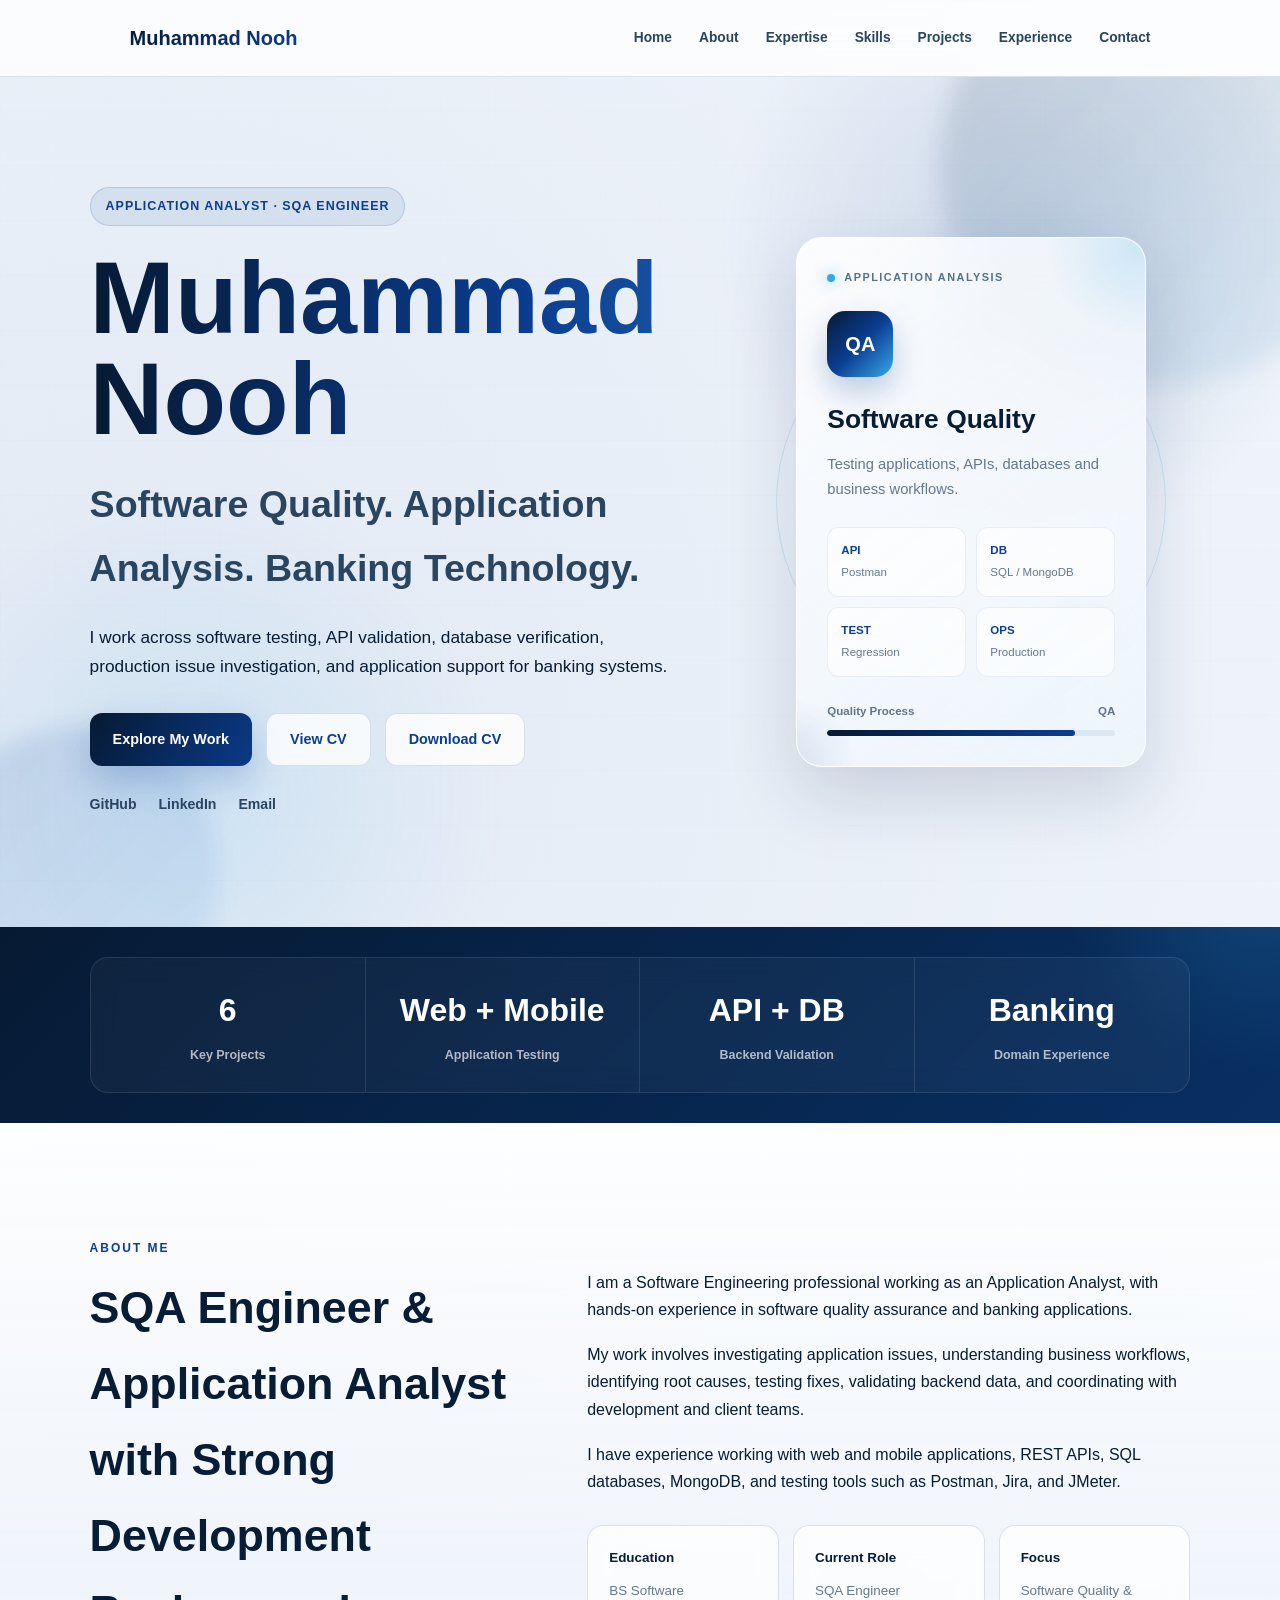
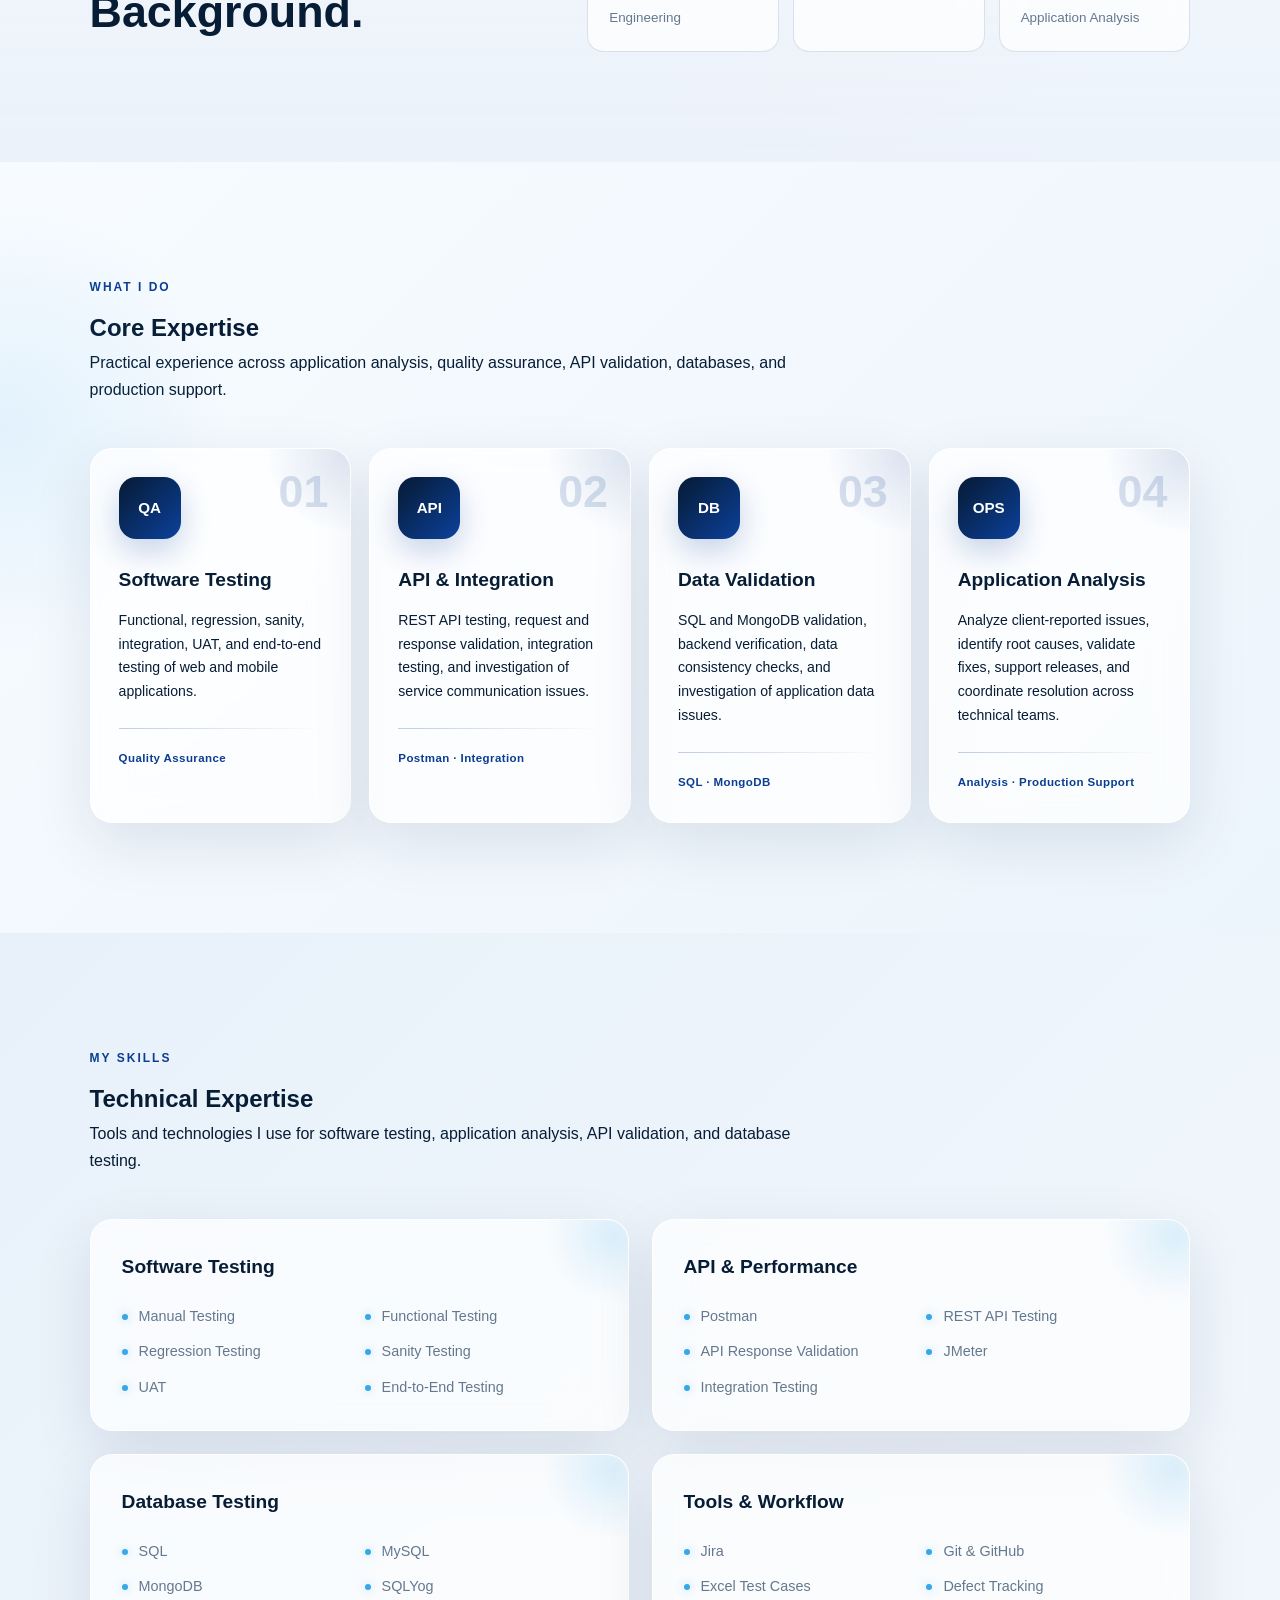
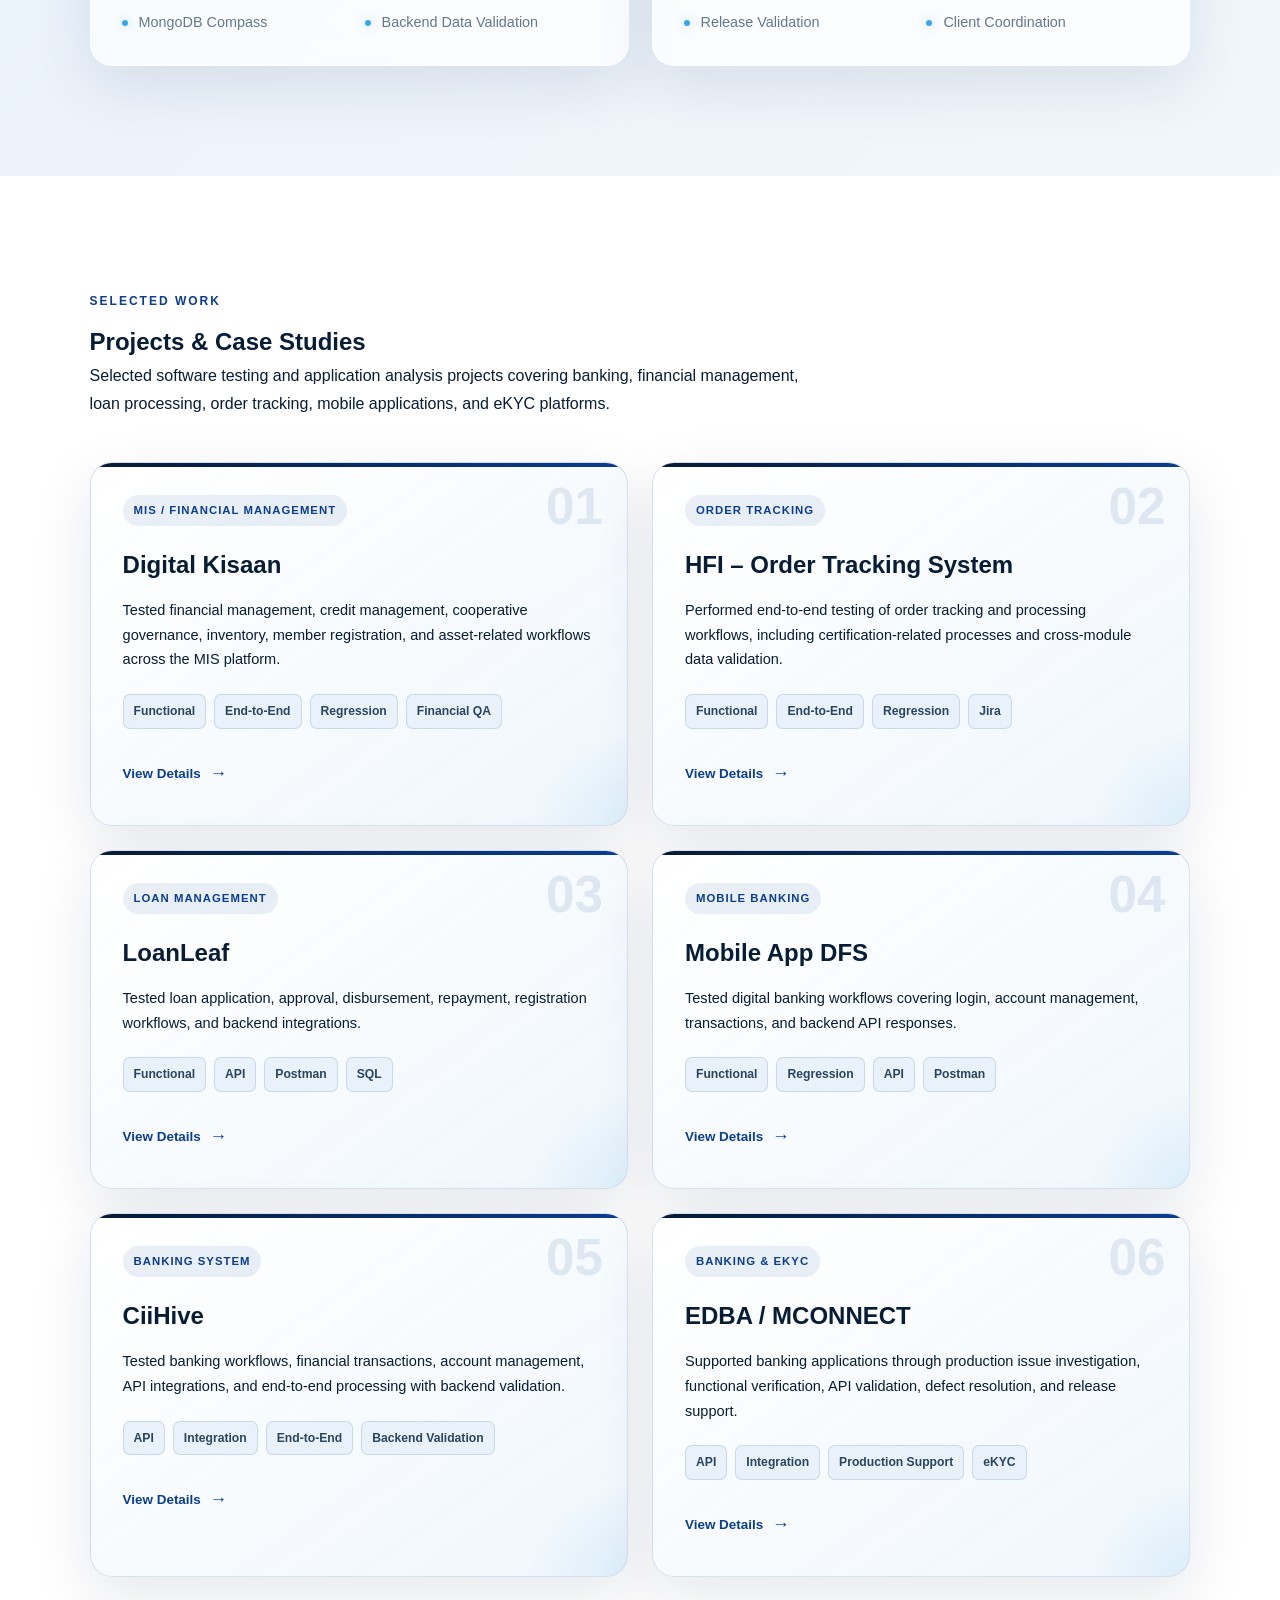
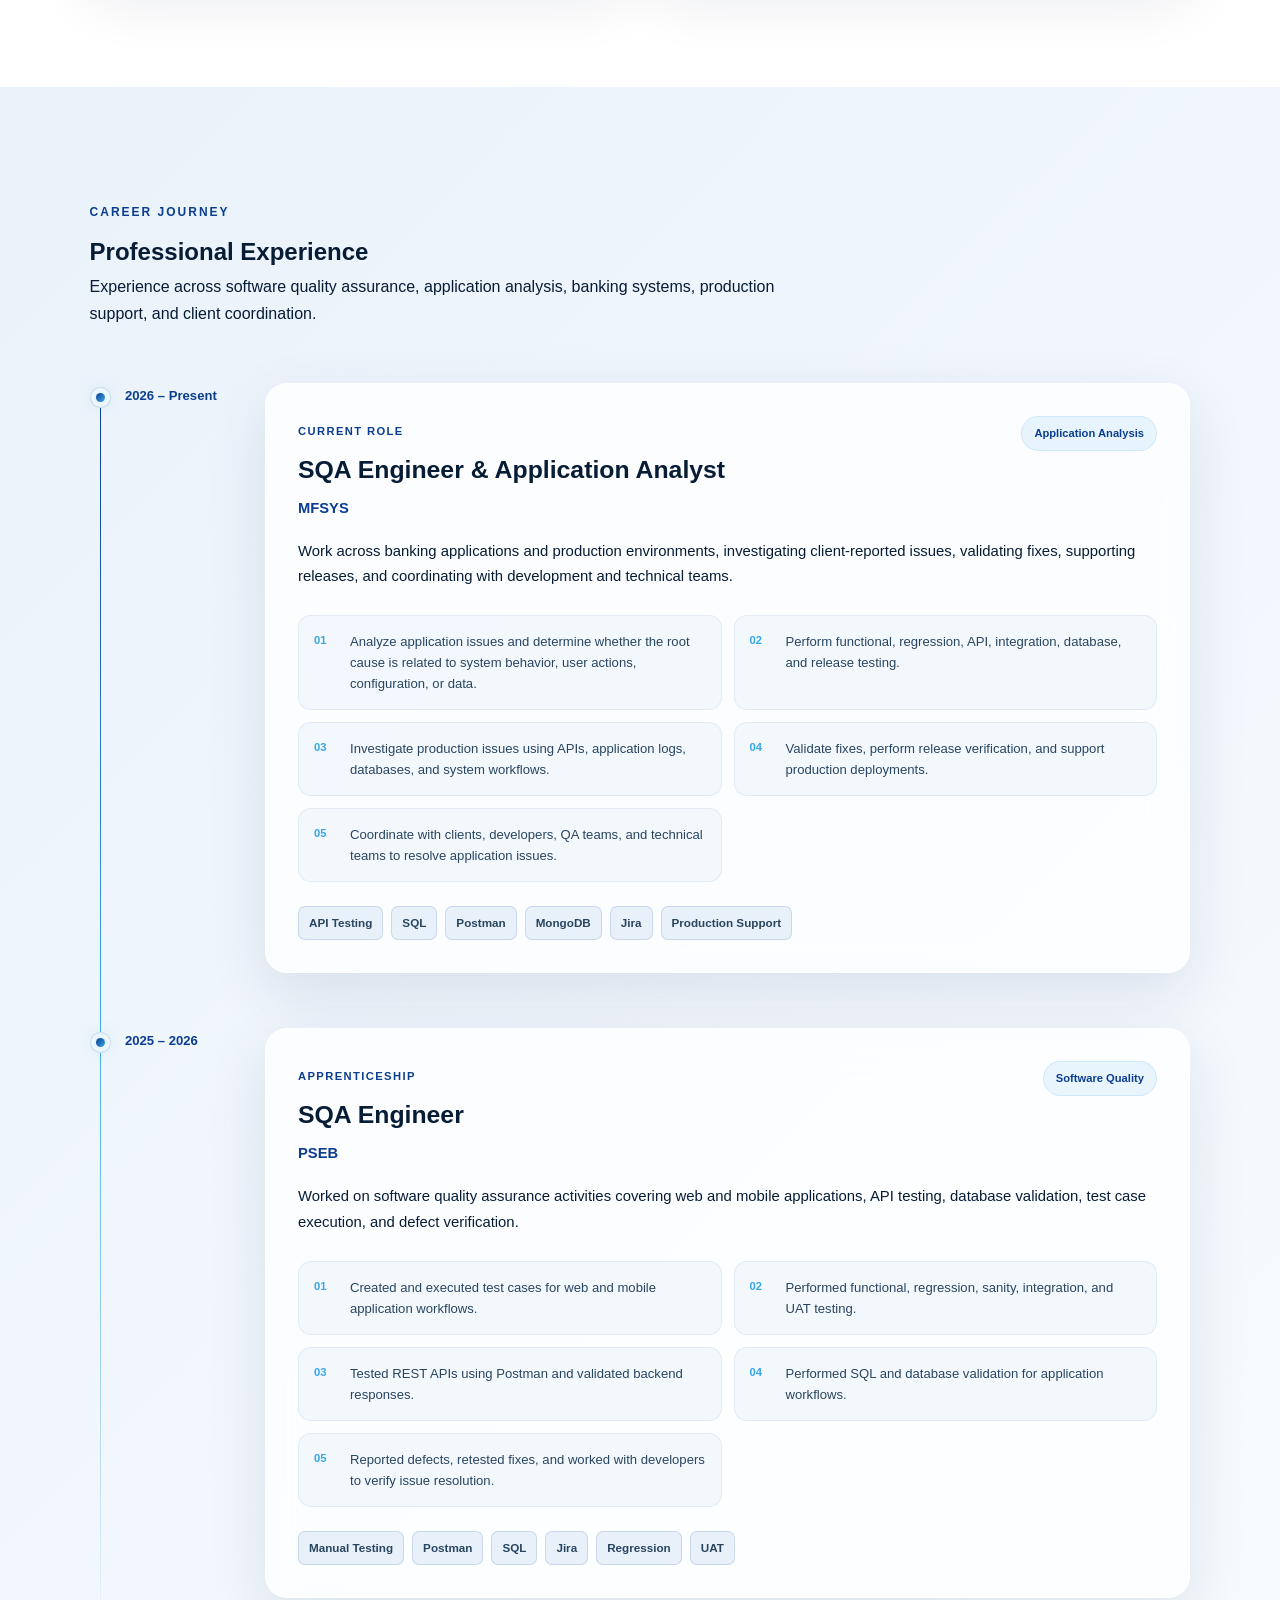
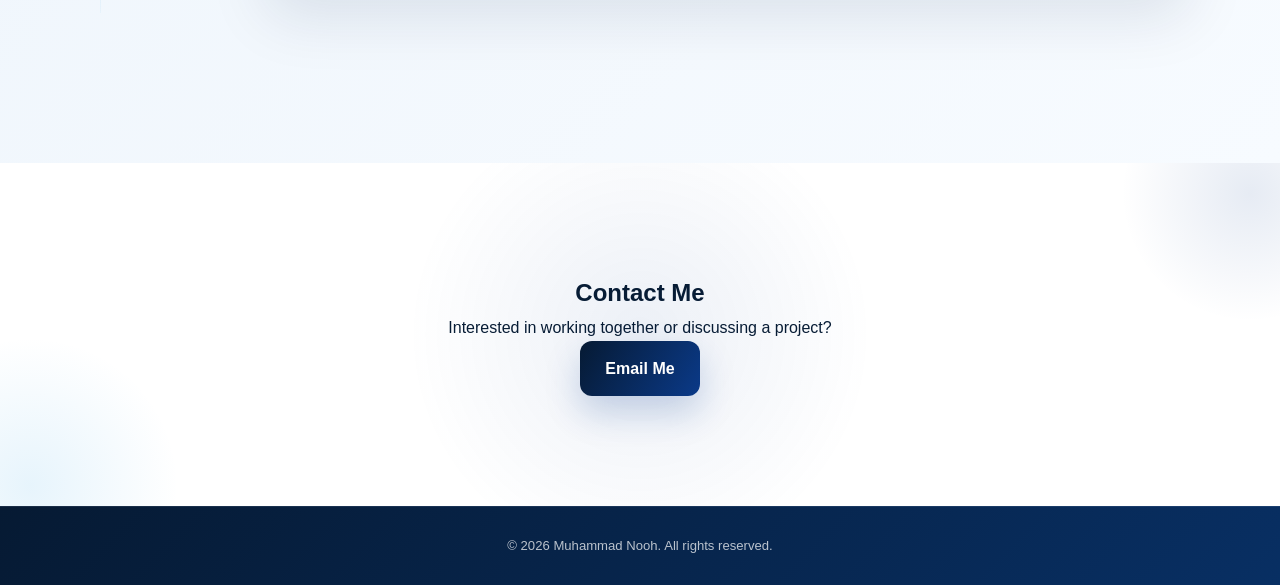
==== index.html @ 26b446c5 "portfolio-version-1.4" ====
<!DOCTYPE html>
<html lang="en">
<head>
    <meta charset="UTF-8">
    <meta name="viewport" content="width=device-width, initial-scale=1.0">

    <title>Muhammad Nooh | Application Analyst & SQA Engineer</title>

    <link rel="stylesheet" href="css/style.css">
</head>

<body>
<!-- Navigation -->
<header class="site-header">

    <nav class="nav-container">

        <a href="#home" class="logo">
            Muhammad Nooh
        </a>

        <button
            class="menu-toggle"
            id="menuToggle"
            aria-label="Open navigation menu"
            aria-expanded="false"
        >
            <span></span>
            <span></span>
            <span></span>
        </button>

        <ul class="nav-menu" id="navMenu">

            <li>
                <a href="#home">Home</a>
            </li>

            <li>
                <a href="#about">About</a>
            </li>

            <li>
                <a href="#expertise">Expertise</a>
            </li>

            <li>
                <a href="#skills">Skills</a>
            </li>

            <li>
                <a href="#projects">Projects</a>
            </li>

            <li>
                <a href="#experience">Experience</a>
            </li>

            <li>
                <a href="#contact">Contact</a>
            </li>

        </ul>

    </nav>

</header>


    <main>

     <!-- Hero Section -->
<section id="home">

   <div class="hero-container">

    <div class="hero-layout">

        <!-- Left Side -->
        <div class="hero-content">

            <p class="hero-role">
                APPLICATION ANALYST · SQA ENGINEER
            </p>

            <h1>
                Muhammad Nooh
            </h1>

            <h2>
                Software Quality.
                Application Analysis.
                Banking Technology.
            </h2>

            <p class="hero-description">
                I work across software testing, API validation,
                database verification, production issue investigation,
                and application support for banking systems.
            </p>

            <div class="hero-buttons">

                <a
                    href="#projects"
                    class="btn primary-btn"
                >
                    Explore My Work
                </a>

                <a
                    href="assets/documents/muhammad-nooh-cv.pdf"
                    class="btn secondary-btn"
                    target="_blank"
                >
                    View CV
                </a>

                <a
                    href="assets/documents/muhammad-nooh-cv.pdf"
                    class="btn secondary-btn"
                    download="Muhammad-Nooh-CV.pdf"
                >
                    Download CV
                </a>

            </div>

            <div class="social-links">

                <a
                    href="https://github.com/Muhammad-Nooh"
                    target="_blank"
                    rel="noopener noreferrer"
                >
                    GitHub
                </a>

                <a
                    href="https://www.linkedin.com/in/muhammad-nooh-1a570b387"
                    target="_blank"
                    rel="noopener noreferrer"
                >
                    LinkedIn
                </a>

                <a href="mailto:sydmuhammadnooh@gmail.com">
                    Email
                </a>

            </div>

        </div>

        <!-- Right Side -->
        <div class="hero-visual">

            <div class="orbit orbit-one"></div>

            <div class="orbit orbit-two"></div>

            <div class="hero-card">

                <div class="card-top">

                    <span class="status-dot"></span>

                    <span>
                        APPLICATION ANALYSIS
                    </span>

                </div>

                <div class="card-icon">
                    QA
                </div>

                <h3>
                    Software Quality
                </h3>

                <p>
                    Testing applications, APIs,
                    databases and business workflows.
                </p>

                <div class="tech-grid">

                    <div>
                        <strong>API</strong>
                        <span>Postman</span>
                    </div>

                    <div>
                        <strong>DB</strong>
                        <span>SQL / MongoDB</span>
                    </div>

                    <div>
                        <strong>TEST</strong>
                        <span>Regression</span>
                    </div>

                    <div>
                        <strong>OPS</strong>
                        <span>Production</span>
                    </div>

                </div>

                <div class="card-progress">

                    <div class="progress-label">
                        <span>Quality Process</span>
                        <span>QA</span>
                    </div>

                    <div class="progress-bar">
                        <span></span>
                    </div>

                </div>

            </div>

        </div>

    </div>

</div>

</section>

<!-- Professional Metrics -->
<section class="metrics">

    <div class="metrics-container">

        <div class="metric">
            <strong>6</strong>
            <span>Key Projects</span>
        </div>

        <div class="metric">
            <strong>Web + Mobile</strong>
            <span>Application Testing</span>
        </div>

        <div class="metric">
            <strong>API + DB</strong>
            <span>Backend Validation</span>
        </div>

        <div class="metric">
            <strong>Banking</strong>
            <span>Domain Experience</span>
        </div>

    </div>

</section>

        <!-- About Section -->
<section id="about">

    <div class="section-container">

        <p class="section-label">ABOUT ME</p>

        <div class="about-grid">

            <div class="about-heading">

                <h2>
                    SQA Engineer & Application Analyst with Strong Development Background.
                </h2>

            </div>


            <div class="about-content">

                <p>
                    I am a Software Engineering professional working as an
                    Application Analyst, with hands-on experience in software
                    quality assurance and banking applications.
                </p>

                <p>
                    My work involves investigating application issues,
                    understanding business workflows, identifying root
                    causes, testing fixes, validating backend data, and
                    coordinating with development and client teams.
                </p>

                <p>
                    I have experience working with web and mobile applications,
                    REST APIs, SQL databases, MongoDB, and testing tools such
                    as Postman, Jira, and JMeter.
                </p>

                <div class="about-details">

                    <div>
                        <strong>Education</strong>
                        <span>BS Software Engineering</span>
                    </div>

                    <div>
                        <strong>Current Role</strong>
                        <span>SQA Engineer</span>
                    </div>

                    <div>
                        <strong>Focus</strong>
                        <span>Software Quality & Application Analysis</span>
                    </div>

                </div>

            </div>

        </div>

    </div>

</section>
<!-- Core Expertise -->
<section id="expertise">

    <div class="section-container">

        <p class="section-label">WHAT I DO</p>

        <h2>Core Expertise</h2>

        <p class="section-description">
            Practical experience across application analysis, quality
            assurance, API validation, databases, and production support.
        </p>


        <div class="expertise-grid">

            <div class="expertise-card">

                <div class="expertise-number">
                    01
                </div>

                <div class="expertise-icon">
                    QA
                </div>

                <h3>Software Testing</h3>

                <p>
                    Functional, regression, sanity, integration,
                    UAT, and end-to-end testing of web and mobile
                    applications.
                </p>

                <div class="expertise-line"></div>

                <span>
                    Quality Assurance
                </span>

            </div>


            <div class="expertise-card">

                <div class="expertise-number">
                    02
                </div>

                <div class="expertise-icon">
                    API
                </div>

                <h3>API & Integration</h3>

                <p>
                    REST API testing, request and response validation,
                    integration testing, and investigation of service
                    communication issues.
                </p>

                <div class="expertise-line"></div>

                <span>
                    Postman · Integration
                </span>

            </div>


            <div class="expertise-card">

                <div class="expertise-number">
                    03
                </div>

                <div class="expertise-icon">
                    DB
                </div>

                <h3>Data Validation</h3>

                <p>
                    SQL and MongoDB validation, backend verification,
                    data consistency checks, and investigation of
                    application data issues.
                </p>

                <div class="expertise-line"></div>

                <span>
                    SQL · MongoDB
                </span>

            </div>


            <div class="expertise-card">

                <div class="expertise-number">
                    04
                </div>

                <div class="expertise-icon">
                    OPS
                </div>

                <h3>Application Analysis</h3>

                <p>
                    Analyze client-reported issues, identify root causes,
                    validate fixes, support releases, and coordinate
                    resolution across technical teams.
                </p>

                <div class="expertise-line"></div>

                <span>
                    Analysis · Production Support
                </span>

            </div>

        </div>

    </div>

</section>

        <!-- Skills Section -->
<section id="skills">

    <div class="section-container">

        <p class="section-label">MY SKILLS</p>

        <h2>Technical Expertise</h2>

        <p class="section-description">
            Tools and technologies I use for software testing,
            application analysis, API validation, and database testing.
        </p>

        <div class="skills-grid">

            <div class="skill-card">
                <h3>Software Testing</h3>

                <ul>
                    <li>Manual Testing</li>
                    <li>Functional Testing</li>
                    <li>Regression Testing</li>
                    <li>Sanity Testing</li>
                    <li>UAT</li>
                    <li>End-to-End Testing</li>
                </ul>
            </div>


            <div class="skill-card">
                <h3>API & Performance</h3>

                <ul>
                    <li>Postman</li>
                    <li>REST API Testing</li>
                    <li>API Response Validation</li>
                    <li>JMeter</li>
                    <li>Integration Testing</li>
                </ul>
            </div>


            <div class="skill-card">
                <h3>Database Testing</h3>

                <ul>
                    <li>SQL</li>
                    <li>MySQL</li>
                    <li>MongoDB</li>
                    <li>SQLYog</li>
                    <li>MongoDB Compass</li>
                    <li>Backend Data Validation</li>
                </ul>
            </div>


            <div class="skill-card">
                <h3>Tools & Workflow</h3>

                <ul>
                    <li>Jira</li>
                    <li>Git & GitHub</li>
                    <li>Excel Test Cases</li>
                    <li>Defect Tracking</li>
                    <li>Release Validation</li>
                    <li>Client Coordination</li>
                </ul>
            </div>

        </div>

    </div>

</section>


<!-- Projects Section -->
<section id="projects">

    <div class="section-container">

        <p class="section-label">SELECTED WORK</p>

        <h2>Projects & Case Studies</h2>

        <p class="section-description">
            Selected software testing and application analysis projects
            covering banking, financial management, loan processing,
            order tracking, mobile applications, and eKYC platforms.
        </p>

        <div class="projects-grid">


            <!-- Digital Kisaan -->
            <article class="project-card">

                <div class="project-number">01</div>

                <div class="project-header">
                    <span class="project-type">
                        MIS / Financial Management
                    </span>
                </div>

                <h3>Digital Kisaan</h3>

                <p>
                    Tested financial management, credit management,
                    cooperative governance, inventory, member registration,
                    and asset-related workflows across the MIS platform.
                </p>

                <div class="project-skills">
                    <span>Functional</span>
                    <span>End-to-End</span>
                    <span>Regression</span>
                    <span>Financial QA</span>
                </div>

                <button
                    class="project-details-btn"
                    data-project="digital-kisaan"
                >
                    View Details
                    <span>→</span>
                </button>

            </article>


            <!-- HFI -->
            <article class="project-card">

                <div class="project-number">02</div>

                <div class="project-header">
                    <span class="project-type">
                        Order Tracking
                    </span>
                </div>

                <h3>HFI – Order Tracking System</h3>

                <p>
                    Performed end-to-end testing of order tracking and
                    processing workflows, including certification-related
                    processes and cross-module data validation.
                </p>

                <div class="project-skills">
                    <span>Functional</span>
                    <span>End-to-End</span>
                    <span>Regression</span>
                    <span>Jira</span>
                </div>

                <button
                    class="project-details-btn"
                    data-project="hfi"
                >
                    View Details
                    <span>→</span>
                </button>

            </article>


            <!-- LoanLeaf -->
            <article class="project-card">

                <div class="project-number">03</div>

                <div class="project-header">
                    <span class="project-type">
                        Loan Management
                    </span>
                </div>

                <h3>LoanLeaf</h3>

                <p>
                    Tested loan application, approval, disbursement,
                    repayment, registration workflows, and backend
                    integrations.
                </p>

                <div class="project-skills">
                    <span>Functional</span>
                    <span>API</span>
                    <span>Postman</span>
                    <span>SQL</span>
                </div>

                <button
                    class="project-details-btn"
                    data-project="loanleaf"
                >
                    View Details
                    <span>→</span>
                </button>

            </article>


            <!-- DFS -->
            <article class="project-card">

                <div class="project-number">04</div>

                <div class="project-header">
                    <span class="project-type">
                        Mobile Banking
                    </span>
                </div>

                <h3>Mobile App DFS</h3>

                <p>
                    Tested digital banking workflows covering login,
                    account management, transactions, and backend API
                    responses.
                </p>

                <div class="project-skills">
                    <span>Functional</span>
                    <span>Regression</span>
                    <span>API</span>
                    <span>Postman</span>
                </div>

                <button
                    class="project-details-btn"
                    data-project="dfs"
                >
                    View Details
                    <span>→</span>
                </button>

            </article>


            <!-- CiiHive -->
            <article class="project-card">

                <div class="project-number">05</div>

                <div class="project-header">
                    <span class="project-type">
                        Banking System
                    </span>
                </div>

                <h3>CiiHive</h3>

                <p>
                    Tested banking workflows, financial transactions,
                    account management, API integrations, and end-to-end
                    processing with backend validation.
                </p>

                <div class="project-skills">
                    <span>API</span>
                    <span>Integration</span>
                    <span>End-to-End</span>
                    <span>Backend Validation</span>
                </div>

                <button
                    class="project-details-btn"
                    data-project="ciihive"
                >
                    View Details
                    <span>→</span>
                </button>

            </article>


            <!-- EDBA / MCONNECT -->
            <article class="project-card">

                <div class="project-number">06</div>

                <div class="project-header">
                    <span class="project-type">
                        Banking & eKYC
                    </span>
                </div>

                <h3>EDBA / MCONNECT</h3>

                <p>
                    Supported banking applications through production
                    issue investigation, functional verification, API
                    validation, defect resolution, and release support.
                </p>

                <div class="project-skills">
                    <span>API</span>
                    <span>Integration</span>
                    <span>Production Support</span>
                    <span>eKYC</span>
                </div>

                <button
                    class="project-details-btn"
                    data-project="ebda"
                >
                    View Details
                    <span>→</span>
                </button>

            </article>

        </div>

    </div>

</section>


<!-- Project Details Modal -->
<div class="project-modal" id="projectModal">

    <div class="project-modal-overlay"></div>

    <div class="project-modal-content">

        <button
            class="project-modal-close"
            id="projectModalClose"
            aria-label="Close project details"
        >
            ×
        </button>

        <span
            class="modal-project-type"
            id="modalProjectType"
        ></span>

        <h3 id="modalProjectTitle"></h3>

        <p id="modalProjectDescription"></p>

        <div class="modal-details-grid">

            <div>
                <strong>Focus</strong>
                <span id="modalProjectFocus"></span>
            </div>

            <div>
                <strong>Testing</strong>
                <span id="modalProjectTesting"></span>
            </div>

            <div>
                <strong>Tools</strong>
                <span id="modalProjectTools"></span>
            </div>

            <div>
                <strong>Contribution</strong>
                <span id="modalProjectContribution"></span>
            </div>

        </div>

    </div>

</div>
      <!-- Experience Section -->
<section id="experience">

    <div class="section-container">

        <p class="section-label">CAREER JOURNEY</p>

        <h2>Professional Experience</h2>

        <p class="section-description">
            Experience across software quality assurance, application
            analysis, banking systems, production support, and client
            coordination.
        </p>


        <div class="experience-timeline">


            <!-- MFSYS -->
            <article class="timeline-item">

                <div class="timeline-marker">

                    <span></span>

                </div>


                <div class="timeline-date">
                    2026 – Present
                </div>


                <div class="timeline-card">

                    <div class="timeline-header">

                        <div>

                            <span class="timeline-type">
                                CURRENT ROLE
                            </span>

                            <h3>
                                SQA Engineer & Application Analyst
                            </h3>

                            <p class="company-name">
                                MFSYS
                            </p>

                        </div>

                        <span class="timeline-badge">
                            Application Analysis
                        </span>

                    </div>


                    <p class="timeline-summary">
                        Work across banking applications and production
                        environments, investigating client-reported issues,
                        validating fixes, supporting releases, and coordinating
                        with development and technical teams.
                    </p>


                    <div class="timeline-responsibilities">

                        <div>
                            <span>01</span>

                            <p>
                                Analyze application issues and determine
                                whether the root cause is related to system
                                behavior, user actions, configuration, or data.
                            </p>
                        </div>


                        <div>
                            <span>02</span>

                            <p>
                                Perform functional, regression, API,
                                integration, database, and release testing.
                            </p>
                        </div>


                        <div>
                            <span>03</span>

                            <p>
                                Investigate production issues using APIs,
                                application logs, databases, and system
                                workflows.
                            </p>
                        </div>


                        <div>
                            <span>04</span>

                            <p>
                                Validate fixes, perform release verification,
                                and support production deployments.
                            </p>
                        </div>


                        <div>
                            <span>05</span>

                            <p>
                                Coordinate with clients, developers,
                                QA teams, and technical teams to resolve
                                application issues.
                            </p>
                        </div>

                    </div>


                    <div class="timeline-tools">

                        <span>API Testing</span>
                        <span>SQL</span>
                        <span>Postman</span>
                        <span>MongoDB</span>
                        <span>Jira</span>
                        <span>Production Support</span>

                    </div>

                </div>

            </article>


            <!-- PSEB -->
            <article class="timeline-item">

                <div class="timeline-marker">

                    <span></span>

                </div>


                <div class="timeline-date">
                    2025 – 2026
                </div>


                <div class="timeline-card">

                    <div class="timeline-header">

                        <div>

                            <span class="timeline-type">
                                APPRENTICESHIP
                            </span>

                            <h3>
                                SQA Engineer
                            </h3>

                            <p class="company-name">
                                PSEB
                            </p>

                        </div>

                        <span class="timeline-badge">
                            Software Quality
                        </span>

                    </div>


                    <p class="timeline-summary">
                        Worked on software quality assurance activities
                        covering web and mobile applications, API testing,
                        database validation, test case execution, and defect
                        verification.
                    </p>


                    <div class="timeline-responsibilities">

                        <div>
                            <span>01</span>

                            <p>
                                Created and executed test cases for web and
                                mobile application workflows.
                            </p>
                        </div>


                        <div>
                            <span>02</span>

                            <p>
                                Performed functional, regression, sanity,
                                integration, and UAT testing.
                            </p>
                        </div>


                        <div>
                            <span>03</span>

                            <p>
                                Tested REST APIs using Postman and validated
                                backend responses.
                            </p>
                        </div>


                        <div>
                            <span>04</span>

                            <p>
                                Performed SQL and database validation for
                                application workflows.
                            </p>
                        </div>


                        <div>
                            <span>05</span>

                            <p>
                                Reported defects, retested fixes, and worked
                                with developers to verify issue resolution.
                            </p>
                        </div>

                    </div>


                    <div class="timeline-tools">

                        <span>Manual Testing</span>
                        <span>Postman</span>
                        <span>SQL</span>
                        <span>Jira</span>
                        <span>Regression</span>
                        <span>UAT</span>

                    </div>

                </div>

            </article>

        </div>

    </div>

</section>

        <!-- Contact Section -->
        <section id="contact">

            <h2>Contact Me</h2>

            <p>
                Interested in working together or discussing a project?
            </p>

            <a href="mailto:sydmuhammadnooh@gmail.com">
                Email Me
            </a>

        </section>

    </main>


    <footer>

        <p>
            © 2026 Muhammad Nooh. All rights reserved.
        </p>

    </footer>


    <script src="js/script.js"></script>

</body>
</html>
---- css/style.css ----
/* =========================================================
   MUHAMMAD NOOH — NAVY BLUE FUTURISTIC PORTFOLIO
========================================================= */

:root {
    /* Main Colors */
    --bg: #f3f7fc;
    --bg-soft: #e8f1fa;

    --surface: rgba(255, 255, 255, 0.82);
    --surface-solid: #ffffff;

    --navy-dark: #061a33;
    --navy: #082f63;
    --navy-light: #0d4d8f;

    --primary: #0b3d91;
    --primary-light: #2f80bd;

    --blue: #38a7e8;
    --blue-light: #72c8f2;

    --text: #071c35;
    --text-soft: #294560;
    --muted: #64788e;

    --border: rgba(11, 61, 145, 0.14);

    --gradient: linear-gradient(
        135deg,
        #061a33 0%,
        #0b3d91 45%,
        #38a7e8 100%
    );

    --gradient-light: linear-gradient(
        135deg,
        #e5f2fc,
        #f4f9fd,
        #dff2fc
    );

    --shadow: 0 20px 60px rgba(6, 32, 70, 0.10);

    --shadow-hover:
        0 30px 80px rgba(6, 32, 70, 0.17);

    --radius: 22px;
}


/* =========================================================
   RESET
========================================================= */

* {
    margin: 0;
    padding: 0;
    box-sizing: border-box;
}

html {
    scroll-behavior: smooth;
}

body {
    font-family: "Inter", "Segoe UI", Arial, sans-serif;

    background:
        radial-gradient(
            circle at 10% 10%,
            rgba(11, 61, 145, 0.07),
            transparent 25%
        ),
        radial-gradient(
            circle at 90% 80%,
            rgba(56, 167, 232, 0.08),
            transparent 25%
        ),
        var(--bg);

    color: var(--text);

    line-height: 1.7;

    overflow-x: hidden;

    position: relative;
}

body::before {
    content: "";

    position: fixed;

    inset: 0;

    pointer-events: none;

    opacity: 0.28;

    background-image:
        linear-gradient(
            rgba(11, 61, 145, 0.035) 1px,
            transparent 1px
        ),
        linear-gradient(
            90deg,
            rgba(56, 167, 232, 0.035) 1px,
            transparent 1px
        );

    background-size: 55px 55px;

    animation: gridMove 18s linear infinite;

    z-index: -2;
}

a {
    color: inherit;

    text-decoration: none;
}

ul {
    list-style: none;
}

section {
    padding: 110px 7%;
}

.section-container {
    max-width: 1200px;

    margin: auto;
}


/* =========================================================
   ANIMATIONS
========================================================= */

@keyframes gridMove {

    from {
        background-position: 0 0;
    }

    to {
        background-position: 55px 55px;
    }
}


@keyframes floatOne {

    0%,
    100% {
        transform: translate3d(0, 0, 0) scale(1);
    }

    50% {
        transform: translate3d(30px, -25px, 0) scale(1.08);
    }
}


@keyframes floatTwo {

    0%,
    100% {
        transform: translate3d(0, 0, 0);
    }

    50% {
        transform: translate3d(-35px, 25px, 0);
    }
}


@keyframes gradientMove {

    0% {
        background-position: 0% 50%;
    }

    50% {
        background-position: 100% 50%;
    }

    100% {
        background-position: 0% 50%;
    }
}


@keyframes pulseGlow {

    0%,
    100% {
        box-shadow:
            0 0 0 0 rgba(11, 61, 145, 0.14),
            0 15px 40px rgba(11, 61, 145, 0.10);
    }

    50% {
        box-shadow:
            0 0 0 14px rgba(11, 61, 145, 0),
            0 20px 55px rgba(11, 61, 145, 0.18);
    }
}


@keyframes floatBadge {

    0%,
    100% {
        transform: translateY(0);
    }

    50% {
        transform: translateY(-8px);
    }
}


/* =========================================================
   NAVIGATION
========================================================= */

.site-header {
    position: sticky;

    top: 0;

    z-index: 2000;

    background:
        rgba(255, 255, 255, 0.78);

    backdrop-filter: blur(18px);

    -webkit-backdrop-filter: blur(18px);

    border-bottom:
        1px solid var(--border);
}

.nav-container {
    max-width: 1200px;

    min-height: 76px;

    margin: auto;

    padding: 0 7%;

    display: flex;

    align-items: center;

    justify-content: space-between;
}

.logo {
    position: relative;

    z-index: 2002;

    font-size: 1.25rem;

    font-weight: 900;

    white-space: nowrap;

    background:
        linear-gradient(
            135deg,
            #061a33,
            #0b3d91,
            #38a7e8
        );

    background-size: 200% 200%;

    -webkit-background-clip: text;

    -webkit-text-fill-color: transparent;

    animation:
        gradientMove 7s ease infinite;
}

.nav-menu {
    display: flex;

    align-items: center;

    gap: 27px;

    margin: 0;

    padding: 0;
}

.nav-menu li {
    list-style: none;
}

.nav-menu a {
    position: relative;

    display: block;

    padding: 8px 0;

    color: var(--text-soft);

    font-size: 0.86rem;

    font-weight: 700;

    transition:
        color 0.25s ease;
}

.nav-menu a::after {
    content: "";

    position: absolute;

    left: 50%;

    bottom: 0;

    width: 0;

    height: 2px;

    border-radius: 999px;

    background:
        linear-gradient(
            90deg,
            #0b3d91,
            #38a7e8
        );

    transform:
        translateX(-50%);

    transition:
        width 0.25s ease;
}

.nav-menu a:hover {
    color: var(--primary);
}

.nav-menu a:hover::after {
    width: 100%;
}


/* Hamburger */

.menu-toggle {
    display: none;

    position: relative;

    z-index: 2002;

    width: 44px;

    height: 44px;

    padding: 0;

    border: 1px solid var(--border);

    border-radius: 12px;

    background:
        rgba(255, 255, 255, 0.75);

    cursor: pointer;

    align-items: center;

    justify-content: center;

    flex-direction: column;

    gap: 5px;
}

.menu-toggle span {
    display: block;

    width: 20px;

    height: 2px;

    border-radius: 10px;

    background: var(--navy);

    transition:
        transform 0.3s ease,
        opacity 0.3s ease;
}

.menu-toggle.active span:nth-child(1) {
    transform:
        translateY(7px)
        rotate(45deg);
}

.menu-toggle.active span:nth-child(2) {
    opacity: 0;
}

.menu-toggle.active span:nth-child(3) {
    transform:
        translateY(-7px)
        rotate(-45deg);
}


/* =========================================================
   HERO
========================================================= */

#home {
    min-height: calc(100vh - 75px);

    display: flex;

    align-items: center;

    position: relative;

    overflow: hidden;

    background:
        radial-gradient(
            circle at 80% 20%,
            rgba(11, 61, 145, 0.14),
            transparent 25%
        ),
        radial-gradient(
            circle at 15% 85%,
            rgba(56, 167, 232, 0.13),
            transparent 24%
        );
}

#home::before {
    content: "";

    position: absolute;

    width: 440px;

    height: 440px;

    top: -130px;

    right: -100px;

    border-radius: 50%;

    background:
        linear-gradient(
            135deg,
            rgba(6, 26, 51, 0.14),
            rgba(56, 167, 232, 0.10)
        );

    filter: blur(12px);

    animation: floatOne 9s ease-in-out infinite;
}

#home::after {
    content: "";

    position: absolute;

    width: 290px;

    height: 290px;

    bottom: -90px;

    left: -70px;

    border-radius: 50%;

    background:
        linear-gradient(
            135deg,
            rgba(11, 61, 145, 0.13),
            rgba(56, 167, 232, 0.09)
        );

    filter: blur(10px);

    animation: floatTwo 10s ease-in-out infinite;
}

.hero-container {
    width: 100%;

    max-width: 1200px;

    margin: auto;

    position: relative;

    z-index: 2;
}

.hero-content {
    max-width: 900px;

    transform:
        translate(
            var(--hero-x, 0px),
            var(--hero-y, 0px)
        );

    transition: transform 0.18s ease-out;
}

.hero-role {
    display: inline-flex;

    padding: 8px 15px;

    margin-bottom: 22px;

    border-radius: 999px;

    background: rgba(11, 61, 145, 0.08);

    border: 1px solid rgba(11, 61, 145, 0.15);

    color: var(--primary) !important;

    font-size: 0.78rem;

    font-weight: 800;

    letter-spacing: 1px;

    animation: floatBadge 4s ease-in-out infinite;
}

.hero-content h1 {
    font-size: clamp(3.7rem, 8vw, 6.5rem);

    font-weight: 900;

    line-height: 0.98;

    margin-bottom: 24px;

    background:
        linear-gradient(
            90deg,
            #061a33,
            #0b3d91,
            #2f80bd,
            #38a7e8,
            #061a33
        );

    background-size: 300% auto;

    -webkit-background-clip: text;

    -webkit-text-fill-color: transparent;

    animation: gradientMove 8s ease infinite;
}

.hero-content h2 {
    max-width: 820px;

    font-size: clamp(1.5rem, 3vw, 2.35rem);

    font-weight: 650;

    color: var(--text-soft);

    margin-bottom: 22px;
}

.hero-description {
    max-width: 720px;

    font-size: 1.08rem;

    margin-bottom: 32px;
}

.hero-buttons {
    display: flex;

    flex-wrap: wrap;

    gap: 14px;
}

.btn {
    display: inline-flex;

    align-items: center;

    justify-content: center;

    padding: 13px 23px;

    border-radius: 12px;

    font-size: 0.9rem;

    font-weight: 800;

    transition:
        transform 0.3s ease,
        box-shadow 0.3s ease;
}

.primary-btn {
    color: #ffffff;

    background:
        linear-gradient(
            120deg,
            #061a33,
            #0b3d91,
            #38a7e8
        );

    background-size: 220% 220%;

    animation: gradientMove 6s ease infinite;

    box-shadow:
        0 14px 35px rgba(11, 61, 145, 0.23);
}

.primary-btn:hover {
    transform: translateY(-5px) scale(1.02);

    box-shadow:
        0 22px 45px rgba(11, 61, 145, 0.30);
}

.secondary-btn {
    background: rgba(255, 255, 255, 0.78);

    border: 1px solid var(--border);

    color: var(--primary);

    backdrop-filter: blur(10px);
}

.secondary-btn:hover {
    transform: translateY(-5px);

    box-shadow: var(--shadow);
}

.social-links {
    display: flex;

    flex-wrap: wrap;

    gap: 22px;

    margin-top: 27px;
}

.social-links a {
    font-size: 0.88rem;

    font-weight: 800;

    color: var(--text-soft);

    transition:
        transform 0.25s ease,
        color 0.25s ease;
}

.social-links a:hover {
    color: var(--primary-light);

    transform: translateY(-3px);
}


/* =========================================================
   SECTION HEADERS
========================================================= */

.section-label {
    display: inline-block;

    color: var(--primary);

    font-size: 0.75rem;

    font-weight: 900;

    letter-spacing: 2px;

    margin-bottom: 10px;
}

.section-description {
    max-width: 720px;

    margin-bottom: 45px;

    font-size: 1rem;
}

/* =========================================================
   HERO LAYOUT & VISUAL
========================================================= */

.hero-layout {
    display: grid;

    grid-template-columns: 1.15fr 0.85fr;

    align-items: center;

    gap: 70px;
}


/* -----------------------------------------
   Hero Visual
----------------------------------------- */

.hero-visual {
    position: relative;

    min-height: 480px;

    display: flex;

    align-items: center;

    justify-content: center;
}


/* -----------------------------------------
   Floating Orbits
----------------------------------------- */

.orbit {
    position: absolute;

    border: 1px solid rgba(56, 167, 232, 0.20);

    border-radius: 50%;

    pointer-events: none;
}

.orbit-one {
    width: 390px;
    height: 390px;

    animation:
        orbitRotate 18s linear infinite;
}

.orbit-two {
    width: 300px;
    height: 300px;

    border-color: rgba(11, 61, 145, 0.18);

    animation:
        orbitRotateReverse 13s linear infinite;
}

.orbit-one::before {
    content: "";

    position: absolute;

    width: 12px;
    height: 12px;

    top: 16px;
    left: 50%;

    border-radius: 50%;

    background: #38a7e8;

    box-shadow:
        0 0 20px rgba(56, 167, 232, 0.70);
}

.orbit-two::before {
    content: "";

    position: absolute;

    width: 9px;
    height: 9px;

    bottom: 25px;
    right: 28px;

    border-radius: 50%;

    background: #0b3d91;

    box-shadow:
        0 0 18px rgba(11, 61, 145, 0.65);
}


/* -----------------------------------------
   Hero Card
----------------------------------------- */

.hero-card {
    position: relative;

    z-index: 5;

    width: 350px;

    padding: 30px;

    border-radius: 26px;

    background:
        linear-gradient(
            145deg,
            rgba(255, 255, 255, 0.88),
            rgba(237, 245, 252, 0.70)
        );

    border: 1px solid rgba(255, 255, 255, 0.85);

    backdrop-filter: blur(20px);

    box-shadow:
        0 30px 70px rgba(5, 35, 75, 0.15);

    animation:
        floatingCard 5s ease-in-out infinite;

    overflow: hidden;
}

.hero-card::before {
    content: "";

    position: absolute;

    width: 180px;
    height: 180px;

    right: -80px;
    top: -80px;

    border-radius: 50%;

    background:
        radial-gradient(
            circle,
            rgba(56, 167, 232, 0.18),
            transparent 70%
        );
}

.hero-card::after {
    content: "";

    position: absolute;

    width: 130px;
    height: 130px;

    left: -70px;
    bottom: -60px;

    border-radius: 50%;

    background:
        radial-gradient(
            circle,
            rgba(11, 61, 145, 0.11),
            transparent 70%
        );
}


/* -----------------------------------------
   Card Header
----------------------------------------- */

.card-top {
    display: flex;

    align-items: center;

    gap: 9px;

    margin-bottom: 24px;

    color: #55708c;

    font-size: 0.68rem;

    font-weight: 900;

    letter-spacing: 1.5px;
}

.status-dot {
    width: 8px;
    height: 8px;

    border-radius: 50%;

    background: #38a7e8;

    box-shadow:
        0 0 14px rgba(56, 167, 232, 0.75);

    animation:
        statusPulse 2s ease-in-out infinite;
}


/* -----------------------------------------
   QA Icon
----------------------------------------- */

.card-icon {
    width: 66px;
    height: 66px;

    display: flex;

    align-items: center;
    justify-content: center;

    margin-bottom: 20px;

    border-radius: 18px;

    color: #ffffff;

    font-size: 1.25rem;

    font-weight: 900;

    background:
        linear-gradient(
            135deg,
            #061a33,
            #0b3d91,
            #38a7e8
        );

    box-shadow:
        0 14px 30px rgba(11, 61, 145, 0.25);

    animation:
        iconFloat 4s ease-in-out infinite;
}

.hero-card h3 {
    position: relative;

    z-index: 2;

    font-size: 1.65rem;

    margin-bottom: 10px;
}

.hero-card > p {
    position: relative;

    z-index: 2;

    color: #64788e;

    font-size: 0.92rem;

    margin-bottom: 25px;
}


/* -----------------------------------------
   Technology Grid
----------------------------------------- */

.tech-grid {
    position: relative;

    z-index: 2;

    display: grid;

    grid-template-columns: repeat(2, 1fr);

    gap: 10px;

    margin-bottom: 25px;
}

.tech-grid div {
    padding: 13px;

    background:
        rgba(255, 255, 255, 0.62);

    border: 1px solid rgba(11, 61, 145, 0.08);

    border-radius: 12px;

    transition:
        transform 0.25s ease,
        background 0.25s ease;
}

.tech-grid div:hover {
    transform: translateY(-4px);

    background:
        rgba(225, 240, 251, 0.85);
}

.tech-grid strong {
    display: block;

    color: #0b3d91;

    font-size: 0.72rem;

    margin-bottom: 3px;
}

.tech-grid span {
    display: block;

    color: #64788e;

    font-size: 0.72rem;

    white-space: nowrap;
}


/* -----------------------------------------
   Progress
----------------------------------------- */

.card-progress {
    position: relative;

    z-index: 2;
}

.progress-label {
    display: flex;

    justify-content: space-between;

    margin-bottom: 8px;

    color: #60748a;

    font-size: 0.72rem;

    font-weight: 700;
}

.progress-bar {
    height: 6px;

    overflow: hidden;

    border-radius: 999px;

    background: #dce7f1;
}

.progress-bar span {
    display: block;

    width: 86%;

    height: 100%;

    border-radius: inherit;

    background:
        linear-gradient(
            90deg,
            #061a33,
            #0b3d91,
            #38a7e8
        );

    background-size: 200% 100%;

    animation:
        progressGlow 4s ease infinite;
}


/* =========================================================
   HERO ANIMATIONS
========================================================= */

@keyframes floatingCard {

    0%,
    100% {
        transform: translateY(0);
    }

    50% {
        transform: translateY(-12px);
    }
}

@keyframes orbitRotate {

    from {
        transform: rotate(0deg);
    }

    to {
        transform: rotate(360deg);
    }
}

@keyframes orbitRotateReverse {

    from {
        transform: rotate(360deg);
    }

    to {
        transform: rotate(0deg);
    }
}

@keyframes statusPulse {

    0%,
    100% {
        transform: scale(1);

        opacity: 1;
    }

    50% {
        transform: scale(1.4);

        opacity: 0.65;
    }
}

@keyframes iconFloat {

    0%,
    100% {
        transform: translateY(0);
    }

    50% {
        transform: translateY(-5px);
    }
}

@keyframes progressGlow {

    0% {
        background-position: 0% 50%;
    }

    50% {
        background-position: 100% 50%;
    }

    100% {
        background-position: 0% 50%;
    }
}


/* =========================================================
   ABOUT
========================================================= */

#about {
    position: relative;

    background:
        linear-gradient(
            180deg,
            rgba(255, 255, 255, 0.90),
            rgba(234, 241, 250, 0.82)
        );
}

.about-grid {
    display: grid;

    grid-template-columns: 0.9fr 1.3fr;

    gap: 80px;

    align-items: start;
}

.about-heading h2 {
    font-size: 2.8rem;

    color: var(--text);
}

.about-content p {
    margin-bottom: 18px;
}

.about-details {
    display: grid;

    grid-template-columns: repeat(3, 1fr);

    gap: 14px;

    margin-top: 30px;
}

.about-details div {
    padding: 21px;

    background: rgba(255, 255, 255, 0.72);

    border: 1px solid var(--border);

    border-radius: 16px;

    backdrop-filter: blur(12px);

    transition:
        transform 0.3s ease,
        box-shadow 0.3s ease;
}

.about-details div:hover {
    transform: translateY(-6px);

    box-shadow: var(--shadow-hover);
}

.about-details strong {
    display: block;

    margin-bottom: 6px;

    font-size: 0.84rem;

    color: var(--text);
}

.about-details span {
    color: var(--muted);

    font-size: 0.84rem;
}


/* =========================================================
   SKILLS
========================================================= */

#skills {
    background:
        linear-gradient(
            135deg,
            #e8f1fa,
            #f4f8fc,
            #e1f2fc
        );

    background-size: 250% 250%;

    animation: gradientMove 15s ease infinite;
}

.skills-grid {
    display: grid;

    grid-template-columns: repeat(2, 1fr);

    gap: 23px;
}

.skill-card {
    position: relative;

    padding: 31px;

    overflow: hidden;

    background:
        rgba(255, 255, 255, 0.70);

    border: 1px solid rgba(255, 255, 255, 0.80);

    border-radius: var(--radius);

    backdrop-filter: blur(18px);

    box-shadow: var(--shadow);

    transition:
        transform 0.35s ease,
        box-shadow 0.35s ease;
}

.skill-card::before {
    content: "";

    position: absolute;

    width: 140px;

    height: 140px;

    right: -55px;

    top: -55px;

    border-radius: 50%;

    background:
        radial-gradient(
            circle,
            rgba(56, 167, 232, 0.16),
            transparent 70%
        );

    transition: transform 0.4s ease;
}

.skill-card:hover::before {
    transform: scale(1.8);
}

.skill-card:hover {
    transform: translateY(-8px);

    box-shadow: var(--shadow-hover);
}

.skill-card h3 {
    position: relative;

    z-index: 2;

    margin-bottom: 20px;

    font-size: 1.2rem;

    color: var(--text);
}

.skill-card ul {
    position: relative;

    z-index: 2;

    display: grid;

    grid-template-columns: repeat(2, 1fr);

    gap: 11px;
}

.skill-card li {
    position: relative;

    padding-left: 17px;

    color: var(--muted);

    font-size: 0.9rem;
}

.skill-card li::before {
    content: "";

    position: absolute;

    width: 6px;

    height: 6px;

    left: 0;

    top: 10px;

    border-radius: 50%;

    background: var(--blue);

    box-shadow:
        0 0 10px rgba(56, 167, 232, 0.45);
}


/* =========================================================
   PROJECTS
========================================================= */

#projects {
    background: #ffffff;
}

.projects-grid {
    display: grid;

    grid-template-columns: repeat(2, 1fr);

    gap: 24px;
}

.project-card {
    position: relative;

    padding: 32px;

    overflow: hidden;

    background:
        linear-gradient(
            145deg,
            rgba(255, 255, 255, 0.98),
            rgba(239, 246, 252, 0.94)
        );

    border: 1px solid var(--border);

    border-radius: var(--radius);

    box-shadow: var(--shadow);

    transition:
        transform 0.35s ease,
        box-shadow 0.35s ease,
        border-color 0.35s ease;
}

.project-card::before {
    content: "";

    position: absolute;

    top: 0;
    left: 0;

    width: 100%;
    height: 4px;

    background:
        linear-gradient(
            90deg,
            #061a33,
            #0b3d91,
            #38a7e8
        );

    background-size: 200% 200%;

    animation: gradientMove 6s ease infinite;
}

.project-card::after {
    content: "";

    position: absolute;

    width: 210px;
    height: 210px;

    right: -110px;
    bottom: -110px;

    border-radius: 50%;

    background:
        radial-gradient(
            circle,
            rgba(56, 167, 232, 0.12),
            transparent 70%
        );

    transition: transform 0.5s ease;
}

.project-card:hover {
    transform: translateY(-9px);

    box-shadow: var(--shadow-hover);

    border-color: rgba(11, 61, 145, 0.20);
}

.project-card:hover::after {
    transform: scale(1.45);
}

.project-number {
    position: absolute;

    top: 18px;
    right: 24px;

    color: rgba(11, 61, 145, 0.10);

    font-size: 3.2rem;

    font-weight: 900;

    line-height: 1;
}

.project-header {
    position: relative;

    z-index: 2;

    margin-bottom: 19px;
}

.project-type {
    display: inline-block;

    padding: 6px 11px;

    border-radius: 999px;

    background: rgba(11, 61, 145, 0.08);

    color: var(--primary);

    font-size: 0.71rem;

    font-weight: 900;

    text-transform: uppercase;

    letter-spacing: 1px;
}

.project-card h3 {
    position: relative;

    z-index: 2;

    margin-bottom: 12px;

    font-size: 1.5rem;

    color: var(--text);
}

.project-card p {
    position: relative;

    z-index: 2;

    margin-bottom: 22px;

    font-size: 0.91rem;
}

.project-skills {
    position: relative;

    z-index: 2;

    display: flex;

    flex-wrap: wrap;

    gap: 8px;

    margin-bottom: 25px;
}

.project-skills span {
    padding: 6px 10px;

    background:
        rgba(232, 241, 250, 0.92);

    border: 1px solid var(--border);

    border-radius: 7px;

    color: var(--text-soft);

    font-size: 0.76rem;

    font-weight: 650;
}

.project-details-btn {
    position: relative;

    z-index: 2;

    display: inline-flex;

    align-items: center;

    gap: 9px;

    padding: 9px 0;

    border: none;

    background: transparent;

    color: var(--primary);

    cursor: pointer;

    font-family: inherit;

    font-size: 0.84rem;

    font-weight: 800;
}

.project-details-btn span {
    font-size: 1.1rem;

    transition:
        transform 0.25s ease;
}

.project-details-btn:hover span {
    transform: translateX(5px);
}


/* =========================================================
   PROJECT MODAL
========================================================= */

.project-modal {
    position: fixed;

    inset: 0;

    z-index: 3000;

    display: flex;

    align-items: center;

    justify-content: center;

    padding: 25px;

    opacity: 0;

    visibility: hidden;

    transition:
        opacity 0.3s ease,
        visibility 0.3s ease;
}

.project-modal.active {
    opacity: 1;

    visibility: visible;
}

.project-modal-overlay {
    position: absolute;

    inset: 0;

    background:
        rgba(3, 17, 35, 0.60);

    backdrop-filter: blur(10px);
}

.project-modal-content {
    position: relative;

    z-index: 2;

    width: min(700px, 100%);

    max-height: 90vh;

    overflow-y: auto;

    padding: 38px;

    background:
        linear-gradient(
            145deg,
            #ffffff,
            #edf5fb
        );

    border: 1px solid rgba(255, 255, 255, 0.85);

    border-radius: 24px;

    box-shadow:
        0 40px 100px rgba(2, 25, 52, 0.28);

    transform: translateY(25px) scale(0.97);

    transition:
        transform 0.35s ease;
}

.project-modal.active .project-modal-content {
    transform: translateY(0) scale(1);
}

.project-modal-close {
    position: absolute;

    top: 16px;
    right: 19px;

    width: 38px;
    height: 38px;

    border: 1px solid var(--border);

    border-radius: 50%;

    background: rgba(255, 255, 255, 0.72);

    color: var(--text);

    font-size: 1.5rem;

    line-height: 1;

    cursor: pointer;

    transition:
        transform 0.2s ease,
        background 0.2s ease;
}

.project-modal-close:hover {
    transform: rotate(90deg);

    background: #e8f1fa;
}

.modal-project-type {
    display: inline-block;

    margin-bottom: 14px;

    color: var(--primary);

    font-size: 0.74rem;

    font-weight: 900;

    letter-spacing: 1.2px;

    text-transform: uppercase;
}

.project-modal-content h3 {
    margin-bottom: 14px;

    font-size: 2rem;

    color: var(--text);
}

.project-modal-content > p {
    margin-bottom: 28px;
}

.modal-details-grid {
    display: grid;

    grid-template-columns: repeat(2, 1fr);

    gap: 13px;
}

.modal-details-grid div {
    padding: 18px;

    background:
        rgba(255, 255, 255, 0.70);

    border: 1px solid var(--border);

    border-radius: 13px;
}

.modal-details-grid strong {
    display: block;

    margin-bottom: 5px;

    color: var(--primary);

    font-size: 0.74rem;

    text-transform: uppercase;

    letter-spacing: 0.7px;
}

.modal-details-grid span {
    color: var(--text-soft);

    font-size: 0.84rem;
}


@media (max-width: 900px) {

    .projects-grid {
        grid-template-columns: 1fr;
    }

}


@media (max-width: 600px) {

    .project-modal-content {
        padding: 28px 22px;
    }

    .project-modal-content h3 {
        font-size: 1.6rem;
    }

    .modal-details-grid {
        grid-template-columns: 1fr;
    }

}

/* =========================================================
   EXPERIENCE TIMELINE
========================================================= */

#experience {
    position: relative;

    background:
        linear-gradient(
            135deg,
            #eaf2fa,
            #f7fbff
        );

    overflow: hidden;
}

.experience-timeline {
    position: relative;

    max-width: 1100px;

    margin: 55px auto 0;
}

.experience-timeline::before {
    content: "";

    position: absolute;

    left: 10px;

    top: 10px;

    bottom: 40px;

    width: 1px;

    background:
        linear-gradient(
            180deg,
            #0b3d91,
            #38a7e8,
            rgba(56, 167, 232, 0.05)
        );
}

.timeline-item {
    position: relative;

    display: grid;

    grid-template-columns: 130px 1fr;

    column-gap: 45px;

    padding-bottom: 55px;
}

.timeline-marker {
    position: absolute;

    left: 0;

    top: 4px;

    width: 21px;

    height: 21px;

    display: flex;

    align-items: center;

    justify-content: center;

    border-radius: 50%;

    background: #f7fbff;

    border: 1px solid rgba(11, 61, 145, 0.16);

    z-index: 3;
}

.timeline-marker span {
    width: 9px;

    height: 9px;

    border-radius: 50%;

    background:
        linear-gradient(
            135deg,
            #0b3d91,
            #38a7e8
        );

    box-shadow:
        0 0 16px rgba(56, 167, 232, 0.55);

    animation:
        pulseGlow 2.7s ease-in-out infinite;
}

.timeline-date {
    grid-column: 1;

    padding-left: 35px;

    padding-top: 2px;

    color: var(--primary);

    font-size: 0.82rem;

    font-weight: 800;
}

.timeline-card {
    grid-column: 2;

    padding: 32px;

    background:
        rgba(255, 255, 255, 0.78);

    border: 1px solid rgba(255, 255, 255, 0.90);

    border-radius: 22px;

    backdrop-filter: blur(18px);

    box-shadow: var(--shadow);

    transition:
        transform 0.35s ease,
        box-shadow 0.35s ease;
}

.timeline-card:hover {
    transform: translateX(7px);

    box-shadow: var(--shadow-hover);
}

.timeline-header {
    display: flex;

    justify-content: space-between;

    align-items: flex-start;

    gap: 20px;

    margin-bottom: 18px;
}

.timeline-type {
    display: inline-block;

    margin-bottom: 8px;

    color: var(--primary);

    font-size: 0.70rem;

    font-weight: 900;

    letter-spacing: 1.4px;
}

.timeline-header h3 {
    margin-bottom: 5px;

    font-size: 1.55rem;

    color: var(--text);
}

.company-name {
    margin: 0;

    color: var(--primary) !important;

    font-size: 0.92rem;

    font-weight: 800;
}

.timeline-badge {
    padding: 7px 12px;

    white-space: nowrap;

    border-radius: 999px;

    background:
        rgba(56, 167, 232, 0.10);

    border: 1px solid rgba(56, 167, 232, 0.15);

    color: var(--primary);

    font-size: 0.70rem;

    font-weight: 800;
}

.timeline-summary {
    max-width: 850px;

    margin-bottom: 26px;

    font-size: 0.93rem;
}

.timeline-responsibilities {
    display: grid;

    grid-template-columns: repeat(2, 1fr);

    gap: 12px;

    margin-bottom: 24px;
}

.timeline-responsibilities > div {
    display: flex;

    align-items: flex-start;

    gap: 12px;

    padding: 15px;

    background:
        rgba(239, 246, 252, 0.75);

    border: 1px solid rgba(11, 61, 145, 0.07);

    border-radius: 13px;
}

.timeline-responsibilities span {
    min-width: 24px;

    color: var(--blue);

    font-size: 0.70rem;

    font-weight: 900;
}

.timeline-responsibilities p {
    color: var(--text-soft);

    font-size: 0.82rem;

    line-height: 1.6;
}

.timeline-tools {
    display: flex;

    flex-wrap: wrap;

    gap: 8px;
}

.timeline-tools span {
    padding: 6px 10px;

    border-radius: 7px;

    background:
        #e8f1fa;

    border: 1px solid var(--border);

    color: var(--text-soft);

    font-size: 0.73rem;

    font-weight: 700;
}


@media (max-width: 900px) {

    .timeline-item {
        grid-template-columns: 1fr;

        row-gap: 15px;

        padding-left: 35px;
    }

    .timeline-date {
        grid-column: 1;

        padding-left: 0;

        padding-top: 0;
    }

    .timeline-card {
        grid-column: 1;
    }

    .timeline-responsibilities {
        grid-template-columns: 1fr;
    }

    .timeline-badge {
        display: none;
    }

}


@media (max-width: 600px) {

    .timeline-card {
        padding: 24px;
    }

    .timeline-header {
        flex-direction: column;
    }

}


/* =========================================================
   CONTACT
========================================================= */

#contact {
    position: relative;

    overflow: hidden;

    text-align: center;

    background:
        radial-gradient(
            circle at 50% 50%,
            rgba(11, 61, 145, 0.08),
            transparent 35%
        ),
        #ffffff;
}

#contact::before {
    content: "";

    position: absolute;

    width: 300px;

    height: 300px;

    left: -120px;

    bottom: -130px;

    border-radius: 50%;

    background:
        radial-gradient(
            circle,
            rgba(56, 167, 232, 0.12),
            transparent 70%
        );

    animation: floatTwo 9s ease-in-out infinite;
}

#contact::after {
    content: "";

    position: absolute;

    width: 260px;

    height: 260px;

    right: -100px;

    top: -100px;

    border-radius: 50%;

    background:
        radial-gradient(
            circle,
            rgba(11, 61, 145, 0.10),
            transparent 70%
        );

    animation: floatOne 8s ease-in-out infinite;
}

#contact .section-container {
    position: relative;

    z-index: 2;

    max-width: 800px;
}

#contact h2 {
    color: var(--text);
}

#contact a {
    display: inline-flex;

    padding: 14px 25px;

    border-radius: 12px;

    background:
        linear-gradient(
            120deg,
            #061a33,
            #0b3d91,
            #38a7e8
        );

    background-size: 220% 220%;

    animation: gradientMove 6s ease infinite;

    color: #ffffff;

    font-weight: 800;

    box-shadow:
        0 16px 35px rgba(11, 61, 145, 0.21);

    transition:
        transform 0.3s ease,
        box-shadow 0.3s ease;
}

#contact a:hover {
    transform: translateY(-5px);

    box-shadow:
        0 22px 45px rgba(11, 61, 145, 0.30);
}


/* =========================================================
   FOOTER
========================================================= */

footer {
    padding: 28px 7%;

    background:
        linear-gradient(
            135deg,
            #061a33,
            #082f63
        );

    border-top: 1px solid rgba(255, 255, 255, 0.08);

    text-align: center;
}

footer p {
    color: rgba(255, 255, 255, 0.72);

    font-size: 0.82rem;
}


/* =========================================================
   SCROLL REVEAL
========================================================= */

.reveal {
    opacity: 0;

    transform: translateY(35px);

    transition:
        opacity 0.8s ease,
        transform 0.8s ease;
}

.reveal.visible {
    opacity: 1;

    transform: translateY(0);
}


/* =========================================================
   MOBILE
========================================================= */

@media (max-width: 900px) {

    nav {
        padding-left: 5%;

        padding-right: 5%;
    }

    nav ul {
        gap: 17px;
    }

    .about-grid {
        grid-template-columns: 1fr;

        gap: 35px;
    }

    .about-details {
        grid-template-columns: 1fr;
    }

    .skills-grid {
        grid-template-columns: 1fr;
    }

    .projects-grid {
        grid-template-columns: 1fr;
    }
}


@media (max-width: 768px) {

    /* =========================
       General
    ========================= */

    section {
        padding: 80px 6%;
    }


    /* =========================
       Mobile Navigation
    ========================= */

    .nav-container {
        min-height: 70px;
        padding: 0 5%;
    }

    .menu-toggle {
        display: flex;
    }

    .nav-menu {
        position: fixed;

        top: 70px;
        left: 0;

        width: 100%;

        padding: 18px 5% 25px;

        display: flex;
        flex-direction: column;
        align-items: stretch;

        gap: 4px;

        background: rgba(255, 255, 255, 0.97);

        backdrop-filter: blur(20px);
        -webkit-backdrop-filter: blur(20px);

        border-bottom: 1px solid var(--border);

        box-shadow:
            0 18px 45px rgba(6, 32, 70, 0.12);

        transform: translateY(-140%);

        opacity: 0;
        visibility: hidden;

        transition:
            transform 0.35s ease,
            opacity 0.35s ease,
            visibility 0.35s ease;
    }

    .nav-menu.active {
        transform: translateY(0);

        opacity: 1;

        visibility: visible;
    }

    .nav-menu li {
        width: 100%;
    }

    .nav-menu a {
        width: 100%;

        padding: 13px 14px;

        border-radius: 10px;

        font-size: 0.92rem;
    }

    .nav-menu a:hover {
        background:
            rgba(11, 61, 145, 0.06);
    }

    .nav-menu a::after {
        display: none;
    }


    /* =========================
       Hero
    ========================= */

    #home {
        min-height: auto;

        padding-top: 100px;
        padding-bottom: 100px;
    }

    .hero-layout {
        grid-template-columns: 1fr;

        gap: 55px;
    }

    .hero-content h1 {
        font-size: 3.2rem;
    }

    .hero-content h2 {
        font-size: 1.45rem;
    }

    .hero-description {
        font-size: 1rem;
    }

    .hero-buttons {
        flex-direction: column;

        align-items: stretch;
    }

    .hero-buttons .btn {
        width: 100%;
    }

    .hero-visual {
        min-height: 420px;
    }


    /* =========================
       Skills
    ========================= */

    .skill-card ul {
        grid-template-columns: 1fr;
    }


    /* =========================
       Experience
    ========================= */

    .timeline-item {
        grid-template-columns: 1fr;

        gap: 16px;

        padding-left: 35px;
    }

    .timeline-date {
        grid-column: 1;

        padding-left: 0;
    }

    .timeline-card {
        grid-column: 1;
    }

    .timeline-responsibilities {
        grid-template-columns: 1fr;
    }

    .timeline-badge {
        display: none;
    }

    .experience-content:hover,
    .timeline-card:hover {
        transform: translateY(-4px);
    }


    /* =========================
       Projects
    ========================= */

    .projects-grid {
        grid-template-columns: 1fr;
    }


    /* =========================
       Expertise
    ========================= */

    .expertise-grid {
        grid-template-columns: 1fr;
    }


    /* =========================
       About
    ========================= */

    .about-grid {
        grid-template-columns: 1fr;

        gap: 35px;
    }

    .about-details {
        grid-template-columns: 1fr;
    }

    .about-heading h2,
    h2 {
        font-size: 2.15rem;
    }


    /* =========================
       Metrics
    ========================= */

    .metrics-container {
        grid-template-columns: repeat(2, 1fr);
    }


    /* =========================
       Modal
    ========================= */

    .modal-details-grid {
        grid-template-columns: 1fr;
    }

}


@media (max-width: 480px) {

    section {
        padding: 70px 5%;
    }

    .hero-content h1 {
        font-size: 2.65rem;
    }

    .hero-buttons {
        flex-direction: column;
    }

    .btn {
        width: 100%;
    }

    .social-links {
        gap: 15px;
    }

    .skill-card,
    .project-card,
    .experience-content {
        padding: 23px;
    }
}
@media (max-width: 900px) {

    .hero-layout {
        grid-template-columns: 1fr;

        gap: 60px;
    }

    .hero-visual {
        min-height: 420px;
    }

    .hero-card {
        width: 340px;
    }

}


@media (max-width: 480px) {

    .hero-visual {
        min-height: 350px;
    }

    .orbit-one {
        width: 310px;
        height: 310px;
    }

    .orbit-two {
        width: 240px;
        height: 240px;
    }

    .hero-card {
        width: 310px;

        padding: 24px;
    }

}
/* =========================================================
   PROFESSIONAL METRICS
========================================================= */

.metrics {
    padding: 30px 7%;

    background:
        linear-gradient(
            135deg,
            #061a33,
            #082f63
        );

    position: relative;

    overflow: hidden;
}

.metrics::before {
    content: "";

    position: absolute;

    width: 400px;
    height: 400px;

    right: -180px;
    top: -250px;

    border-radius: 50%;

    background:
        radial-gradient(
            circle,
            rgba(56, 167, 232, 0.20),
            transparent 70%
        );

    animation: floatOne 8s ease-in-out infinite;
}

.metrics-container {
    position: relative;

    z-index: 2;

    max-width: 1100px;

    margin: auto;

    display: grid;

    grid-template-columns: repeat(4, 1fr);

    border: 1px solid rgba(255, 255, 255, 0.10);

    border-radius: 18px;

    overflow: hidden;

    background:
        rgba(255, 255, 255, 0.04);

    backdrop-filter: blur(12px);
}

.metric {
    padding: 25px;

    text-align: center;

    border-right:
        1px solid rgba(255, 255, 255, 0.10);

    transition:
        background 0.3s ease,
        transform 0.3s ease;
}

.metric:last-child {
    border-right: none;
}

.metric:hover {
    background:
        rgba(56, 167, 232, 0.08);

    transform: translateY(-4px);
}

.metric strong {
    display: block;

    font-size: 2rem;

    font-weight: 900;

    color: #ffffff;

    margin-bottom: 3px;
}

.metric span {
    color:
        rgba(255, 255, 255, 0.68);

    font-size: 0.78rem;

    font-weight: 600;
}


@media (max-width: 768px) {

    .metrics-container {
        grid-template-columns: repeat(2, 1fr);
    }

    .metric:nth-child(2) {
        border-right: none;
    }

    .metric:nth-child(-n + 2) {
        border-bottom:
            1px solid rgba(255, 255, 255, 0.10);
    }

}


@media (max-width: 480px) {

    .metrics-container {
        grid-template-columns: 1fr;
    }

    .metric {
        border-right: none;

        border-bottom:
            1px solid rgba(255, 255, 255, 0.10);
    }

    .metric:last-child {
        border-bottom: none;
    }

}
/* =========================================================
   CORE EXPERTISE
========================================================= */

#expertise {
    position: relative;

    overflow: hidden;

    background:
        linear-gradient(
            135deg,
            #f7fbff,
            #eaf3fb,
            #f4f8fc
        );

    background-size: 250% 250%;

    animation: gradientMove 16s ease infinite;
}

#expertise::before {
    content: "";

    position: absolute;

    width: 450px;
    height: 450px;

    left: -220px;
    top: 40px;

    border-radius: 50%;

    background:
        radial-gradient(
            circle,
            rgba(56, 167, 232, 0.10),
            transparent 70%
        );

    animation: floatTwo 10s ease-in-out infinite;
}

.expertise-grid {
    position: relative;

    z-index: 2;

    display: grid;

    grid-template-columns: repeat(4, 1fr);

    gap: 18px;
}

.expertise-card {
    position: relative;

    min-height: 340px;

    padding: 28px;

    overflow: hidden;

    background:
        rgba(255, 255, 255, 0.72);

    border:
        1px solid rgba(255, 255, 255, 0.90);

    border-radius: 22px;

    backdrop-filter: blur(18px);

    box-shadow: var(--shadow);

    transition:
        transform 0.35s ease,
        box-shadow 0.35s ease;
}

.expertise-card:hover {
    transform:
        translateY(-10px);

    box-shadow:
        var(--shadow-hover);
}

.expertise-card::before {
    content: "";

    position: absolute;

    width: 160px;
    height: 160px;

    right: -75px;
    top: -75px;

    border-radius: 50%;

    background:
        radial-gradient(
            circle,
            rgba(11, 61, 145, 0.13),
            transparent 70%
        );

    transition:
        transform 0.5s ease;
}

.expertise-card:hover::before {
    transform: scale(1.7);
}

.expertise-number {
    position: absolute;

    top: 20px;
    right: 22px;

    color: rgba(11, 61, 145, 0.16);

    font-size: 2.8rem;

    font-weight: 900;

    line-height: 1;
}

.expertise-icon {
    position: relative;

    z-index: 2;

    width: 62px;
    height: 62px;

    display: flex;

    align-items: center;
    justify-content: center;

    margin-bottom: 25px;

    border-radius: 17px;

    color: #ffffff;

    font-size: 0.95rem;

    font-weight: 900;

    background:
        linear-gradient(
            135deg,
            #061a33,
            #0b3d91,
            #38a7e8
        );

    background-size: 180% 180%;

    animation:
        gradientMove 6s ease infinite;

    box-shadow:
        0 12px 30px rgba(11, 61, 145, 0.22);
}

.expertise-card h3 {
    position: relative;

    z-index: 2;

    margin-bottom: 12px;

    font-size: 1.2rem;

    color: var(--text);
}

.expertise-card p {
    position: relative;

    z-index: 2;

    font-size: 0.88rem;

    line-height: 1.7;

    margin-bottom: 24px;
}

.expertise-line {
    position: relative;

    z-index: 2;

    width: 100%;

    height: 1px;

    margin-bottom: 14px;

    background:
        linear-gradient(
            90deg,
            rgba(11, 61, 145, 0.25),
            transparent
        );
}

.expertise-card > span {
    position: relative;

    z-index: 2;

    color: var(--primary);

    font-size: 0.72rem;

    font-weight: 800;

    letter-spacing: 0.4px;
}


@media (max-width: 1050px) {

    .expertise-grid {
        grid-template-columns: repeat(2, 1fr);
    }

}


@media (max-width: 600px) {

    .expertise-grid {
        grid-template-columns: 1fr;
    }

    .expertise-card {
        min-height: auto;
    }

}
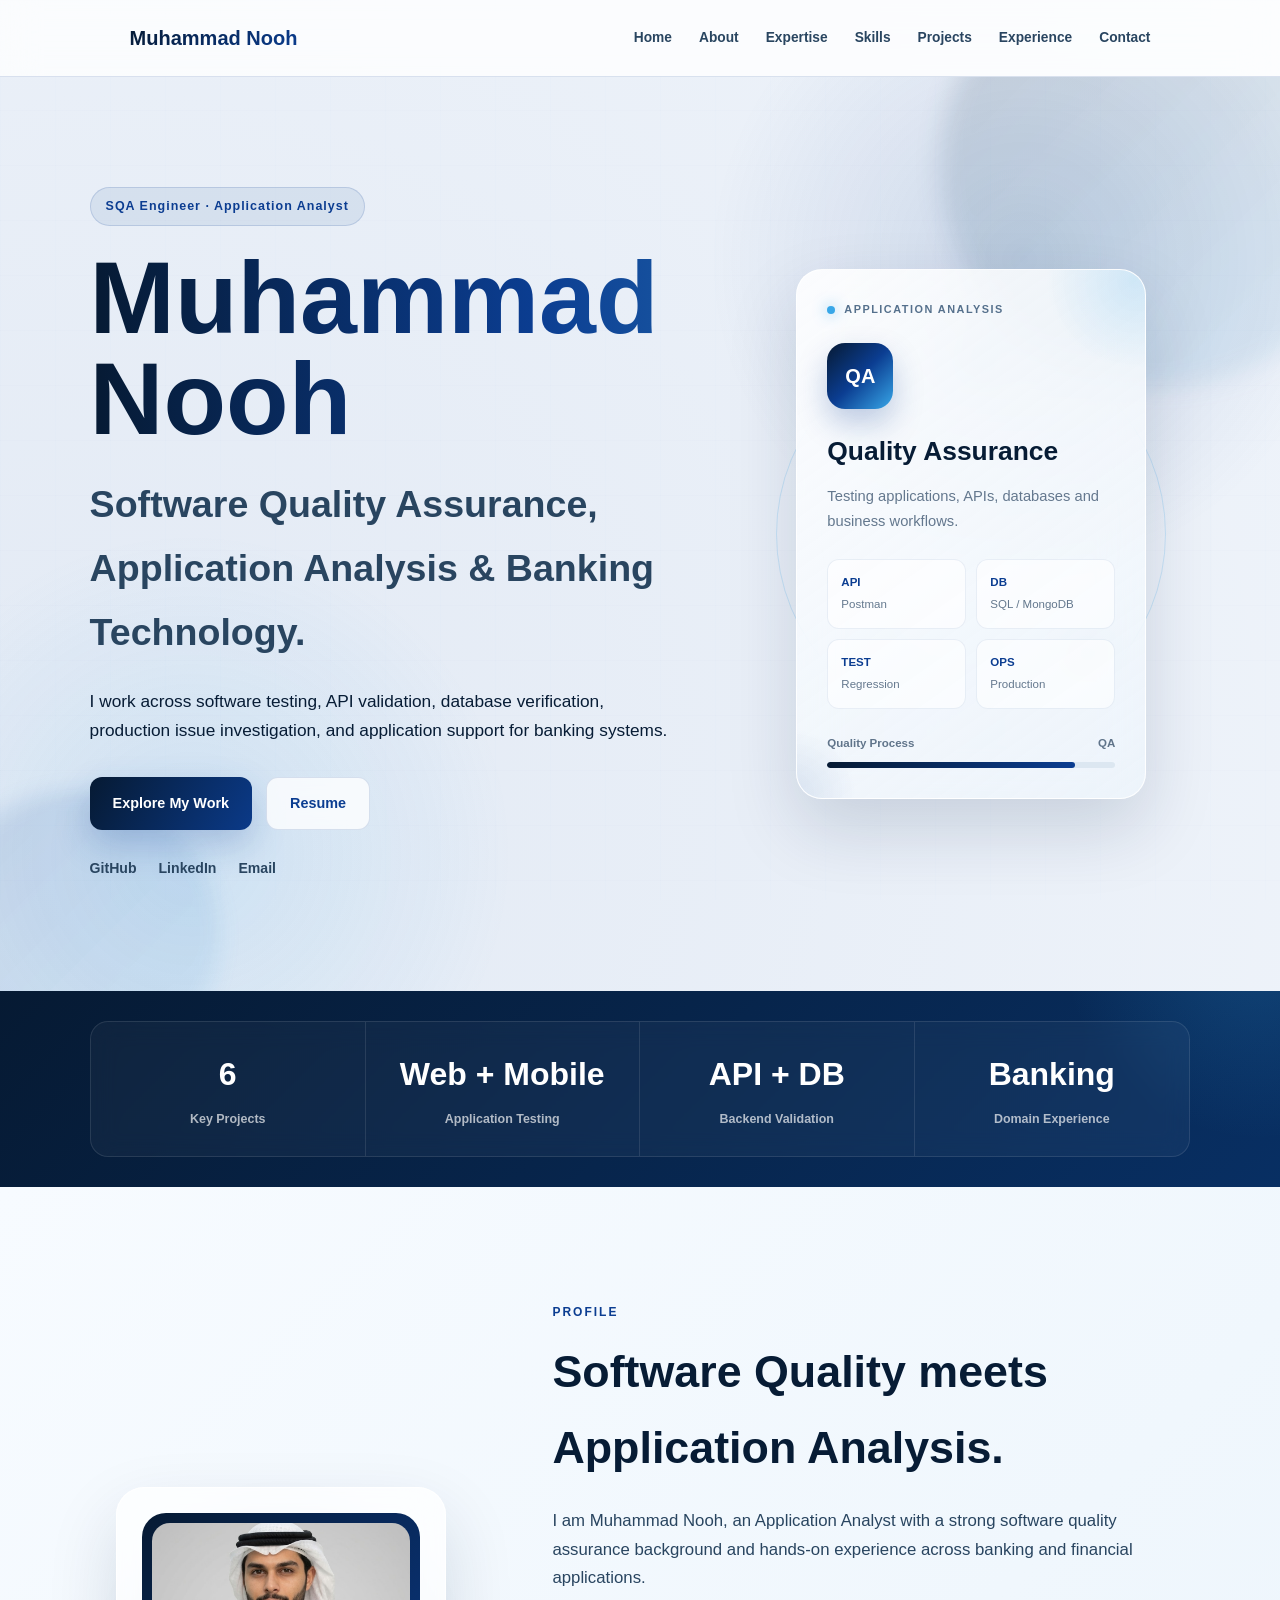
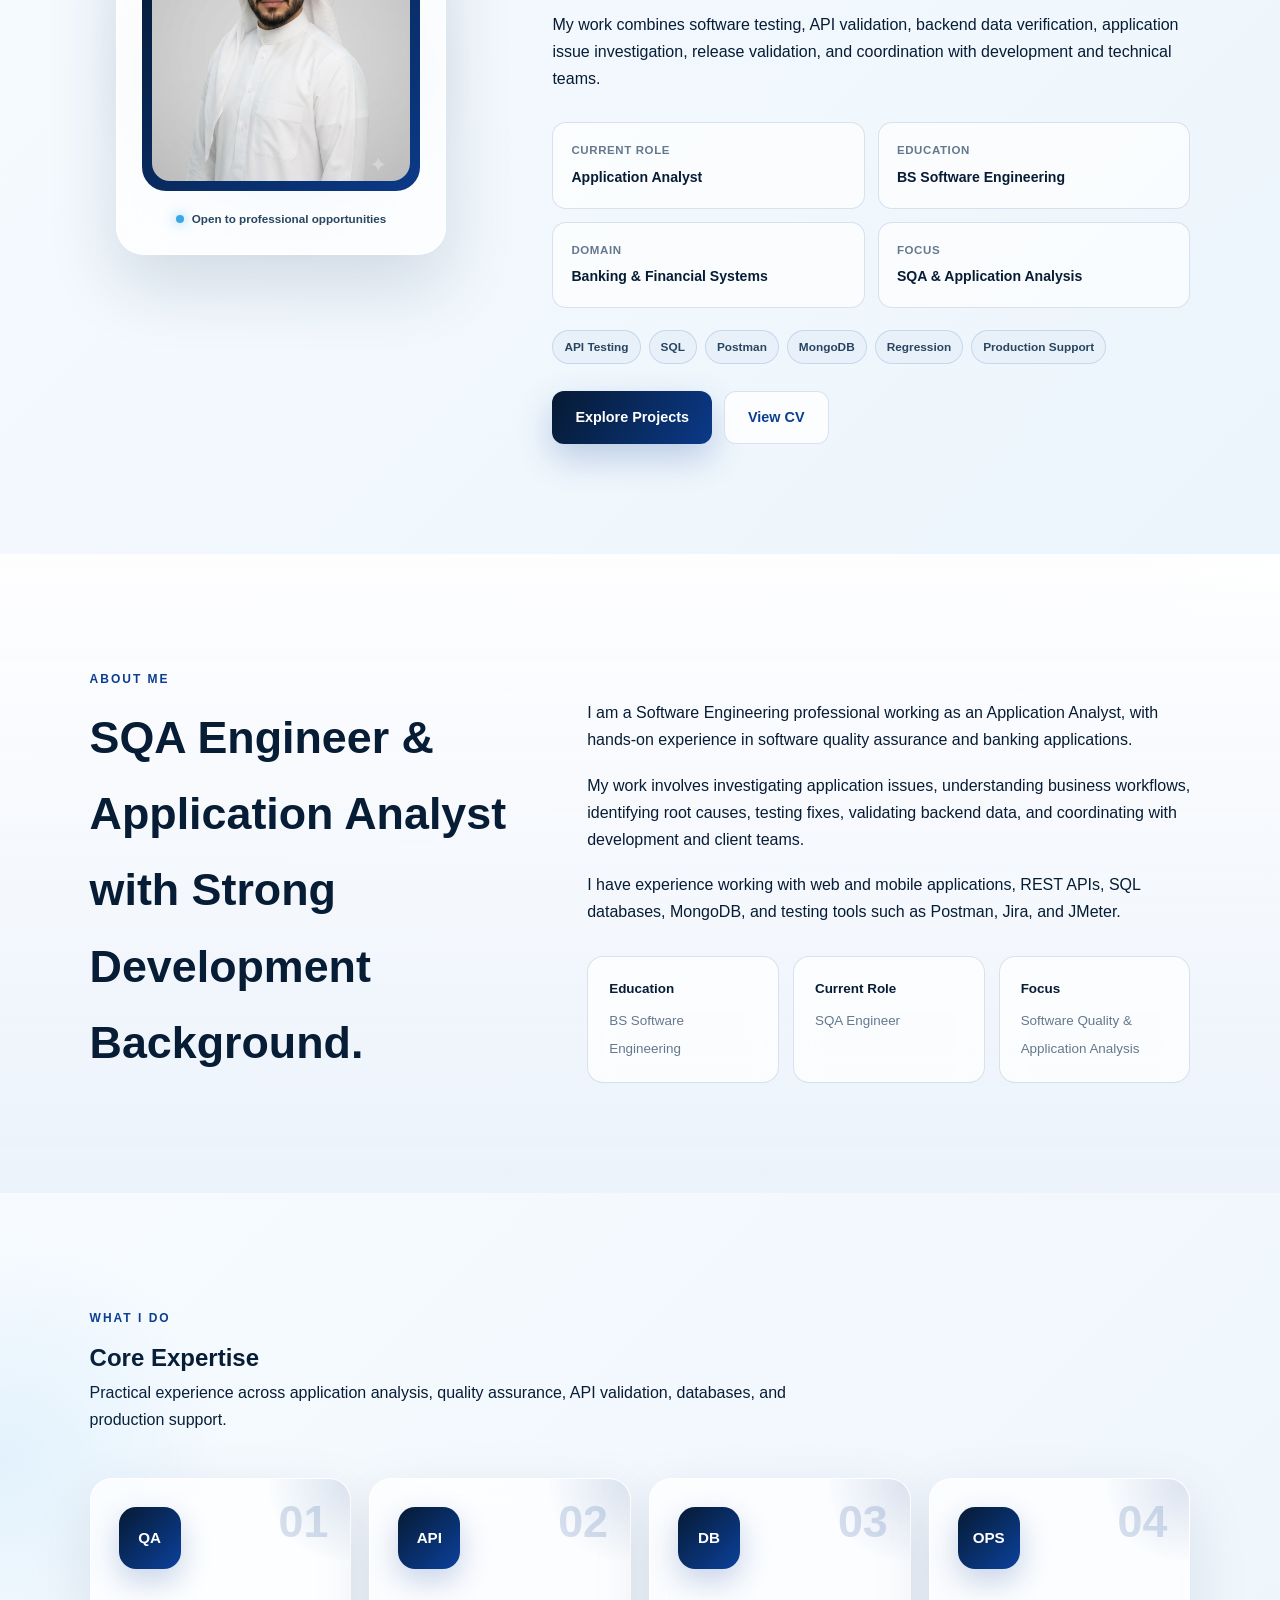
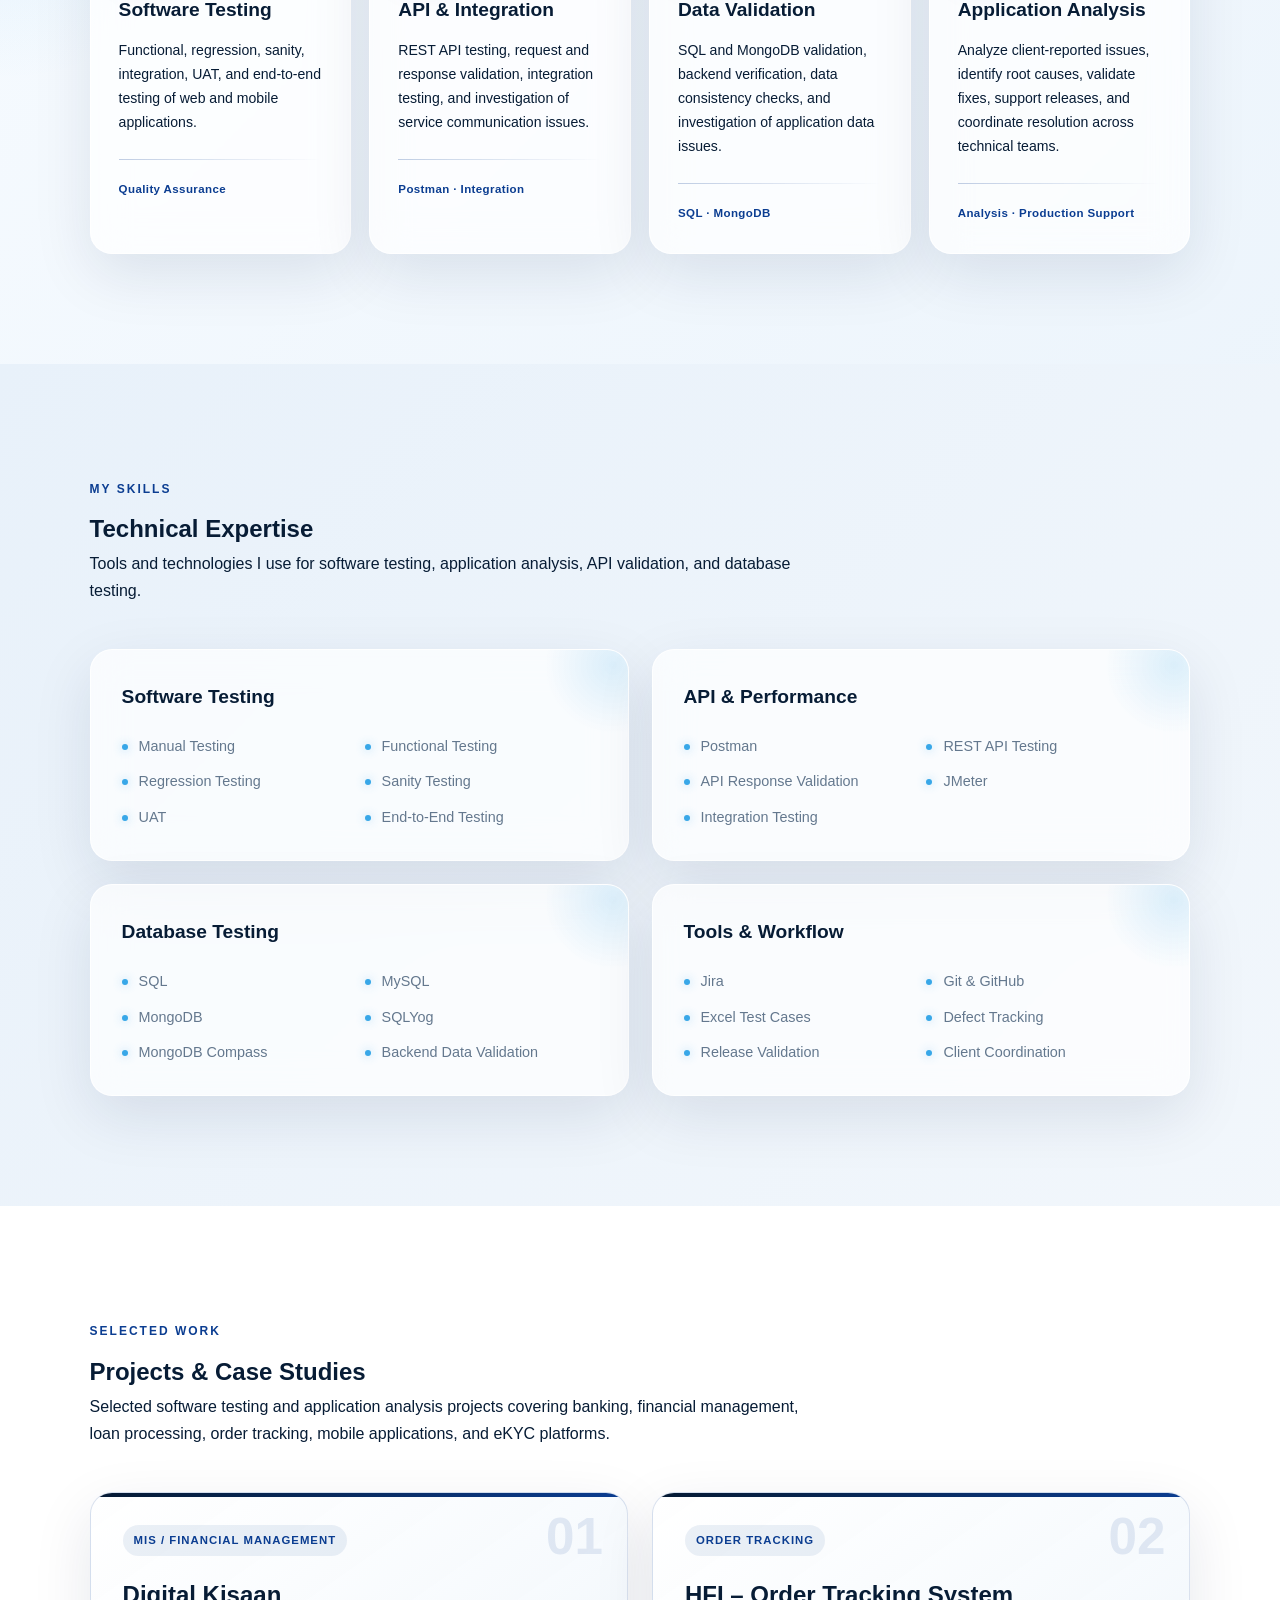
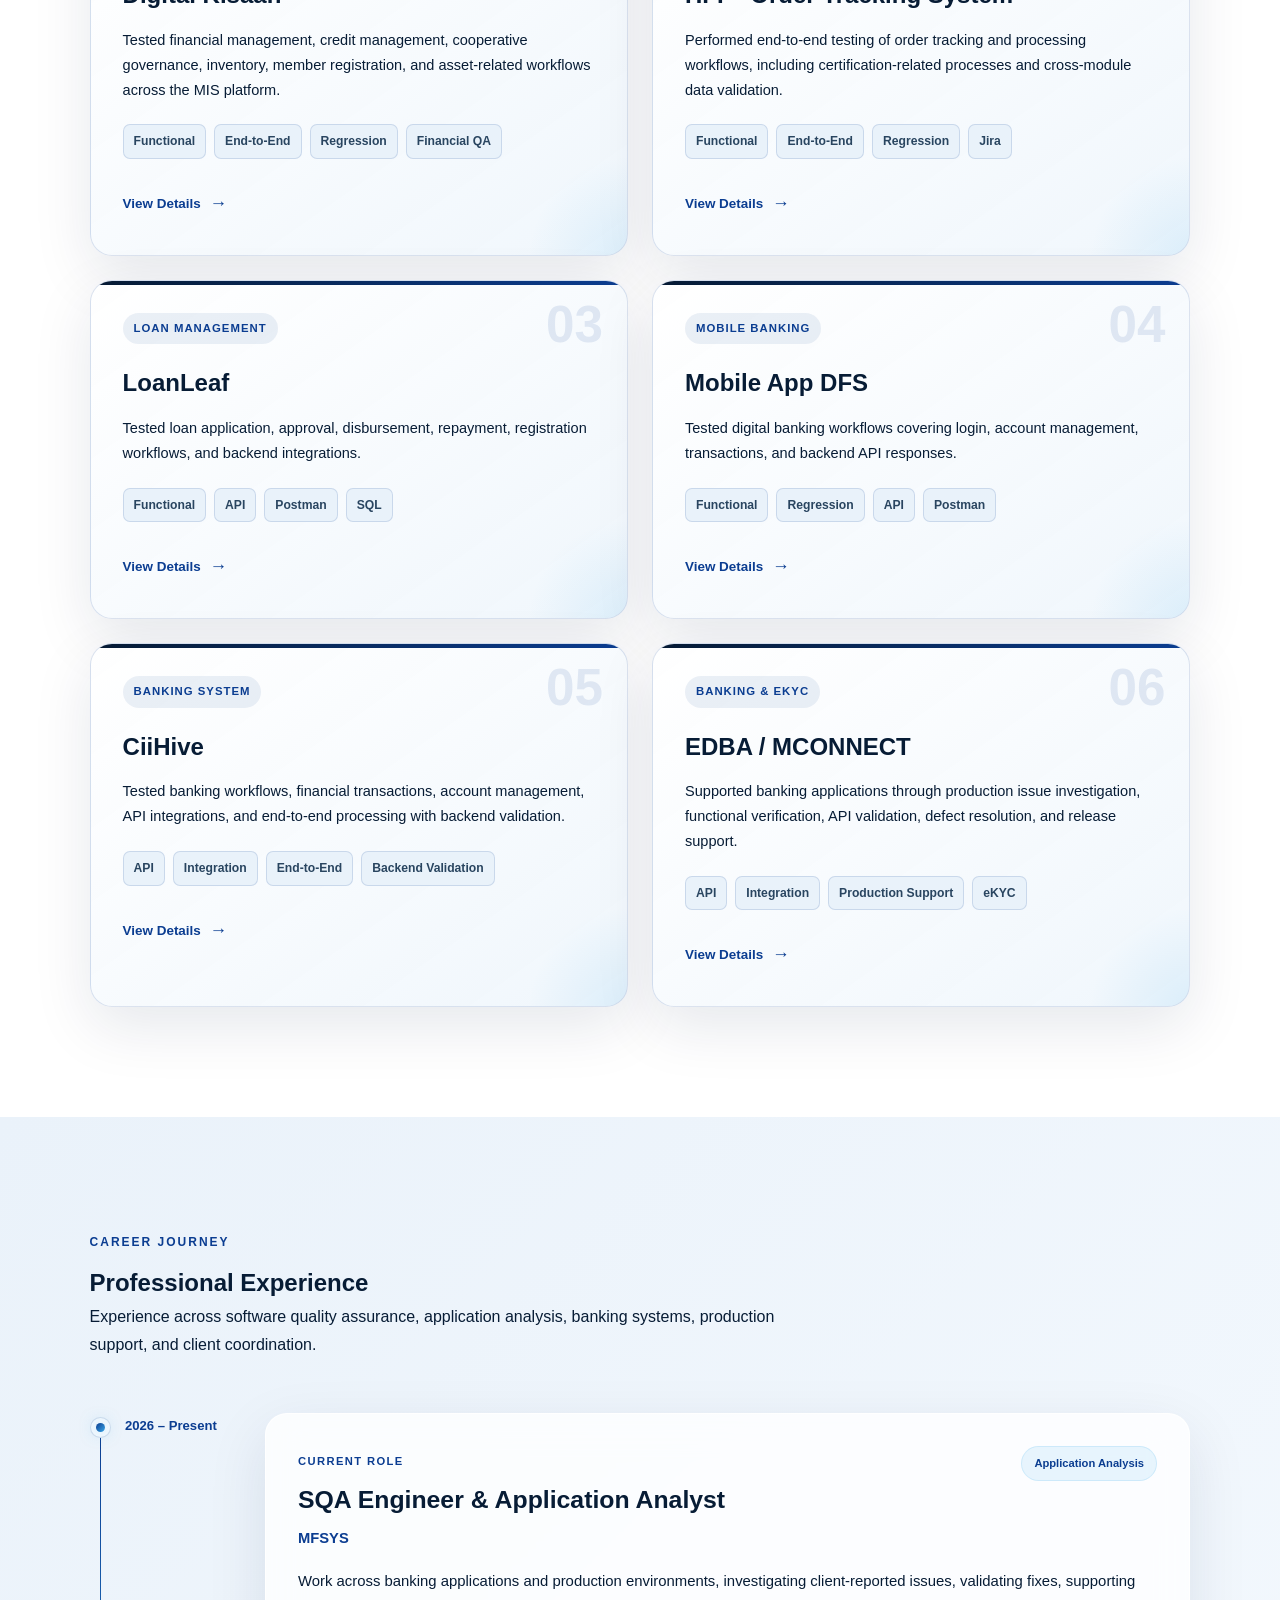
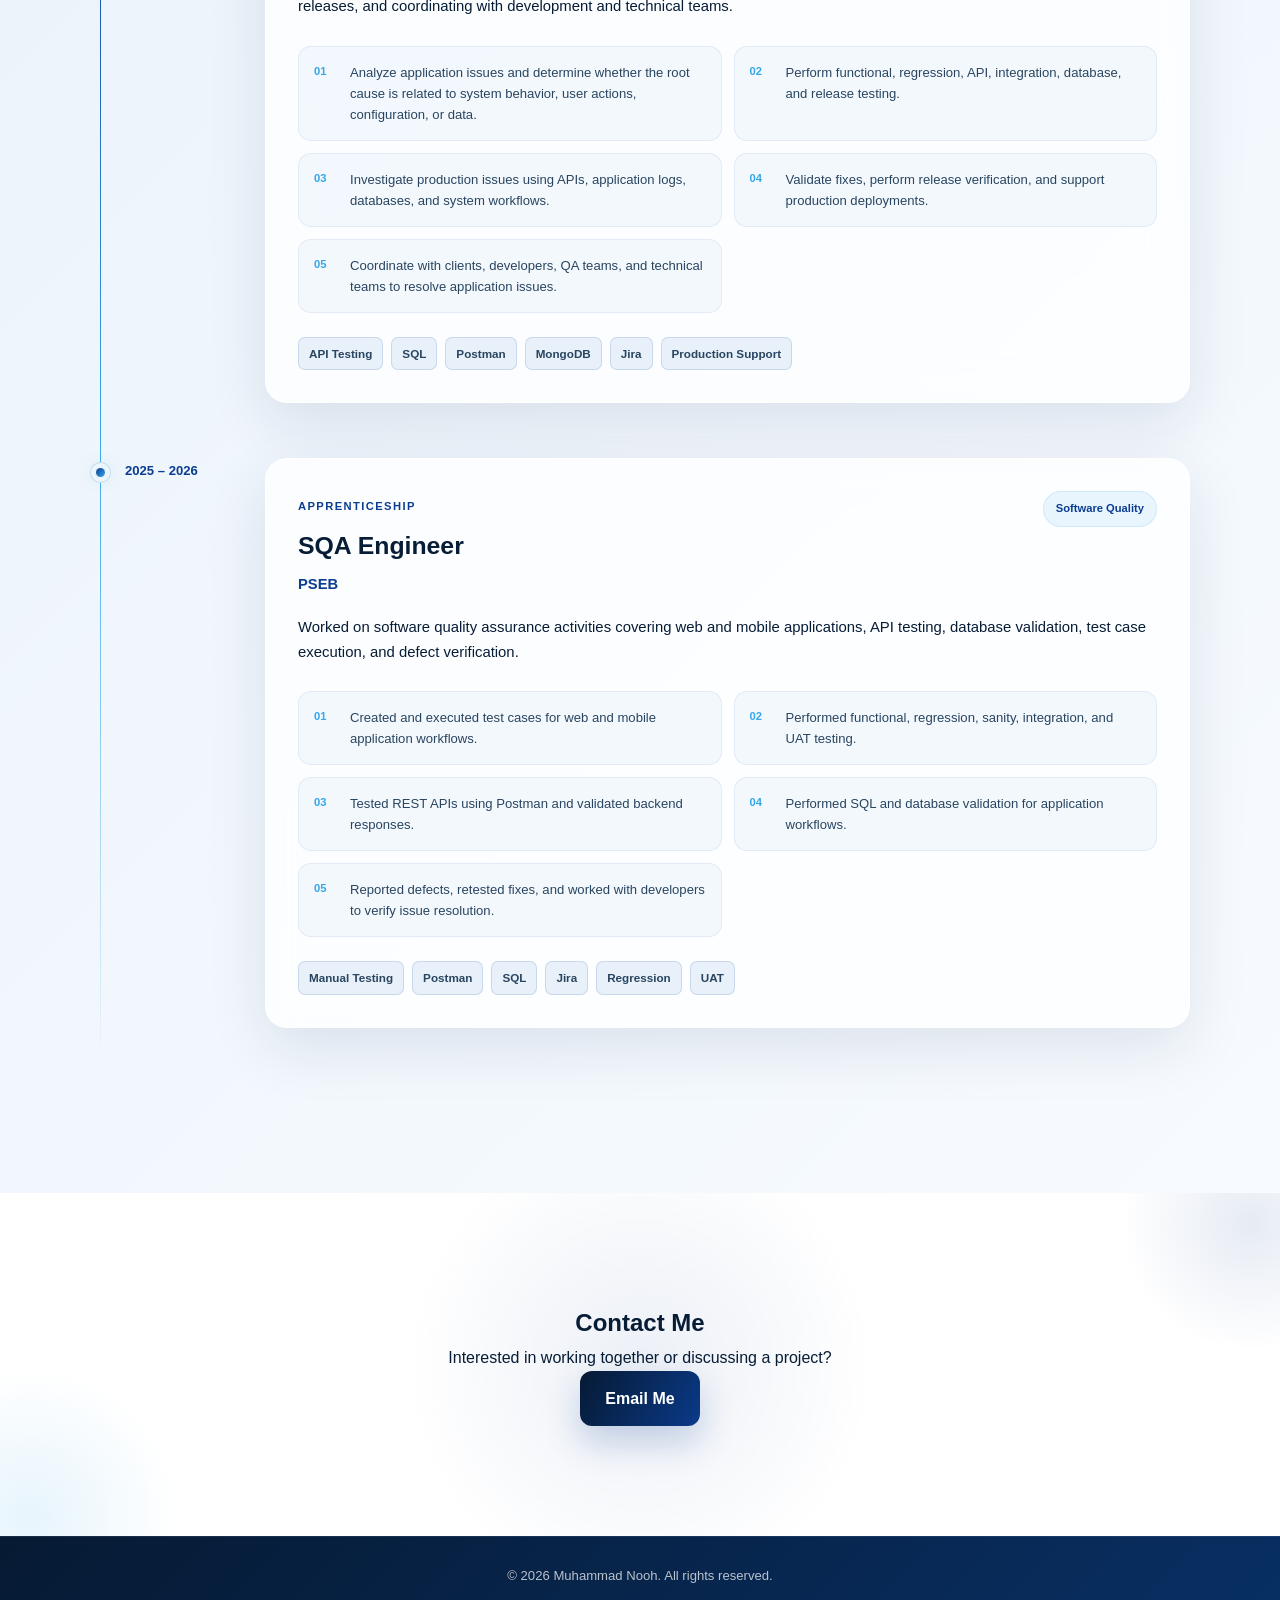
==== commit f4c70664: "s" ====
--- a/index.html
+++ b/index.html
@@ -80,7 +80,7 @@
         <div class="hero-content">
 
             <p class="hero-role">
-                APPLICATION ANALYST · SQA ENGINEER
+                SQA Engineer · Application Analyst
             </p>
 
             <h1>
@@ -88,9 +88,7 @@
             </h1>
 
             <h2>
-                Software Quality.
-                Application Analysis.
-                Banking Technology.
+                Software Quality Assurance, Application Analysis & Banking Technology.
             </h2>
 
             <p class="hero-description">
@@ -113,15 +111,7 @@
                     class="btn secondary-btn"
                     target="_blank"
                 >
-                    View CV
-                </a>
-
-                <a
-                    href="assets/documents/muhammad-nooh-cv.pdf"
-                    class="btn secondary-btn"
-                    download="Muhammad-Nooh-CV.pdf"
-                >
-                    Download CV
+                    Resume
                 </a>
 
             </div>
@@ -176,7 +166,7 @@
                 </div>
 
                 <h3>
-                    Software Quality
+                     Quality Assurance
                 </h3>
 
                 <p>
@@ -254,6 +244,128 @@
         <div class="metric">
             <strong>Banking</strong>
             <span>Domain Experience</span>
+        </div>
+
+    </div>
+
+</section>
+
+<!-- Profile Section -->
+<section id="profile">
+
+    <div class="section-container">
+
+        <div class="profile-layout">
+
+            <!-- Profile Visual -->
+            <div class="profile-visual">
+
+                <div class="profile-glow"></div>
+
+                <div class="profile-card">
+
+                    <div class="profile-photo-frame">
+
+                        <img
+                            src="assets/images/profile.jpg"
+                            alt="Muhammad Nooh"
+                            class="profile-photo"
+                        >
+
+                    </div>
+
+                    <div class="profile-status">
+                        <span></span>
+                        Open to professional opportunities
+                    </div>
+
+                </div>
+
+            </div>
+
+
+            <!-- Profile Content -->
+            <div class="profile-content">
+
+                <p class="section-label">
+                    PROFILE
+                </p>
+
+                <h2>
+                    Software Quality meets
+                    Application Analysis.
+                </h2>
+
+                <p class="profile-intro">
+                    I am Muhammad Nooh, an Application Analyst with a
+                    strong software quality assurance background and
+                    hands-on experience across banking and financial
+                    applications.
+                </p>
+
+                <p>
+                    My work combines software testing, API validation,
+                    backend data verification, application issue
+                    investigation, release validation, and coordination
+                    with development and technical teams.
+                </p>
+
+                <div class="profile-info-grid">
+
+                    <div class="profile-info">
+                        <span>Current Role</span>
+                        <strong>Application Analyst</strong>
+                    </div>
+
+                    <div class="profile-info">
+                        <span>Education</span>
+                        <strong>BS Software Engineering</strong>
+                    </div>
+
+                    <div class="profile-info">
+                        <span>Domain</span>
+                        <strong>Banking & Financial Systems</strong>
+                    </div>
+
+                    <div class="profile-info">
+                        <span>Focus</span>
+                        <strong>SQA & Application Analysis</strong>
+                    </div>
+
+                </div>
+
+                <div class="profile-tags">
+
+                    <span>API Testing</span>
+                    <span>SQL</span>
+                    <span>Postman</span>
+                    <span>MongoDB</span>
+                    <span>Regression</span>
+                    <span>Production Support</span>
+
+                </div>
+
+                <div class="profile-actions">
+
+                    <a
+                        href="#projects"
+                        class="btn primary-btn"
+                    >
+                        Explore Projects
+                    </a>
+
+                    <a
+                        href="assets/documents/muhammad-nooh-cv.pdf"
+                        class="btn secondary-btn"
+                        target="_blank"
+                    >
+                        View CV
+                    </a>
+
+                </div>
+
+            </div>
+
         </div>
 
     </div>
--- a/css/style.css
+++ b/css/style.css
@@ -2391,21 +2391,35 @@
    MOBILE
 ========================================================= */
 
+/* =========================================================
+   RESPONSIVE LAYOUT
+========================================================= */
+
+@media (max-width: 1050px) {
+
+    .expertise-grid {
+        grid-template-columns: repeat(2, 1fr);
+    }
+}
+
+
 @media (max-width: 900px) {
 
-    nav {
-        padding-left: 5%;
-
-        padding-right: 5%;
-    }
-
-    nav ul {
-        gap: 17px;
+    .hero-layout {
+        grid-template-columns: 1fr;
+        gap: 60px;
+    }
+
+    .hero-visual {
+        min-height: 420px;
+    }
+
+    .hero-card {
+        width: 340px;
     }
 
     .about-grid {
         grid-template-columns: 1fr;
-
         gap: 35px;
     }
 
@@ -2423,16 +2437,11 @@
 }
 
 
-@media (max-width: 768px) {
-
-    /* =========================
-       General
-    ========================= */
+@media (max-width: 850px) {
 
     section {
         padding: 80px 6%;
     }
-
 
     /* =========================
        Mobile Navigation
@@ -2449,10 +2458,8 @@
 
     .nav-menu {
         position: fixed;
-
         top: 70px;
         left: 0;
-
         width: 100%;
 
         padding: 18px 5% 25px;
@@ -2460,36 +2467,31 @@
         display: flex;
         flex-direction: column;
         align-items: stretch;
-
         gap: 4px;
 
         background: rgba(255, 255, 255, 0.97);
-
         backdrop-filter: blur(20px);
         -webkit-backdrop-filter: blur(20px);
 
         border-bottom: 1px solid var(--border);
-
-        box-shadow:
-            0 18px 45px rgba(6, 32, 70, 0.12);
-
-        transform: translateY(-140%);
-
+        box-shadow: 0 18px 45px rgba(6, 32, 70, 0.12);
+
+        transform: translateY(-110%);
         opacity: 0;
         visibility: hidden;
+        pointer-events: none;
 
         transition:
-            transform 0.35s ease,
-            opacity 0.35s ease,
-            visibility 0.35s ease;
+            transform 0.38s cubic-bezier(0.22, 1, 0.36, 1),
+            opacity 0.25s ease,
+            visibility 0.38s ease;
     }
 
     .nav-menu.active {
         transform: translateY(0);
-
         opacity: 1;
-
         visibility: visible;
+        pointer-events: auto;
     }
 
     .nav-menu li {
@@ -2498,23 +2500,20 @@
 
     .nav-menu a {
         width: 100%;
-
         padding: 13px 14px;
-
         border-radius: 10px;
-
         font-size: 0.92rem;
+        transform: none;
     }
 
     .nav-menu a:hover {
-        background:
-            rgba(11, 61, 145, 0.06);
+        background: rgba(11, 61, 145, 0.06);
+        transform: translateX(4px);
     }
 
     .nav-menu a::after {
         display: none;
     }
-
 
     /* =========================
        Hero
@@ -2522,14 +2521,12 @@
 
     #home {
         min-height: auto;
-
         padding-top: 100px;
         padding-bottom: 100px;
     }
 
     .hero-layout {
         grid-template-columns: 1fr;
-
         gap: 55px;
     }
 
@@ -2547,7 +2544,6 @@
 
     .hero-buttons {
         flex-direction: column;
-
         align-items: stretch;
     }
 
@@ -2558,7 +2554,6 @@
     .hero-visual {
         min-height: 420px;
     }
-
 
     /* =========================
        Skills
@@ -2568,22 +2563,18 @@
         grid-template-columns: 1fr;
     }
 
-
     /* =========================
        Experience
     ========================= */
 
     .timeline-item {
         grid-template-columns: 1fr;
-
         gap: 16px;
-
         padding-left: 35px;
     }
 
     .timeline-date {
         grid-column: 1;
-
         padding-left: 0;
     }
 
@@ -2599,20 +2590,9 @@
         display: none;
     }
 
-    .experience-content:hover,
     .timeline-card:hover {
         transform: translateY(-4px);
     }
-
-
-    /* =========================
-       Projects
-    ========================= */
-
-    .projects-grid {
-        grid-template-columns: 1fr;
-    }
-
 
     /* =========================
        Expertise
@@ -2622,27 +2602,6 @@
         grid-template-columns: 1fr;
     }
 
-
-    /* =========================
-       About
-    ========================= */
-
-    .about-grid {
-        grid-template-columns: 1fr;
-
-        gap: 35px;
-    }
-
-    .about-details {
-        grid-template-columns: 1fr;
-    }
-
-    .about-heading h2,
-    h2 {
-        font-size: 2.15rem;
-    }
-
-
     /* =========================
        Metrics
     ========================= */
@@ -2651,6 +2610,13 @@
         grid-template-columns: repeat(2, 1fr);
     }
 
+    .metric:nth-child(2) {
+        border-right: none;
+    }
+
+    .metric:nth-child(-n + 2) {
+        border-bottom: 1px solid rgba(255, 255, 255, 0.10);
+    }
 
     /* =========================
        Modal
@@ -2659,7 +2625,26 @@
     .modal-details-grid {
         grid-template-columns: 1fr;
     }
-
+}
+
+
+@media (max-width: 600px) {
+
+    .timeline-card {
+        padding: 24px;
+    }
+
+    .timeline-header {
+        flex-direction: column;
+    }
+
+    .expertise-grid {
+        grid-template-columns: 1fr;
+    }
+
+    .expertise-card {
+        min-height: auto;
+    }
 }
 
 
@@ -2667,6 +2652,19 @@
 
     section {
         padding: 70px 5%;
+    }
+
+    .logo {
+        font-size: 1.1rem;
+    }
+
+    .nav-container {
+        padding: 0 5%;
+    }
+
+    .menu-toggle {
+        width: 42px;
+        height: 42px;
     }
 
     .hero-content h1 {
@@ -2690,27 +2688,6 @@
     .experience-content {
         padding: 23px;
     }
-}
-@media (max-width: 900px) {
-
-    .hero-layout {
-        grid-template-columns: 1fr;
-
-        gap: 60px;
-    }
-
-    .hero-visual {
-        min-height: 420px;
-    }
-
-    .hero-card {
-        width: 340px;
-    }
-
-}
-
-
-@media (max-width: 480px) {
 
     .hero-visual {
         min-height: 350px;
@@ -2728,11 +2705,24 @@
 
     .hero-card {
         width: 310px;
-
         padding: 24px;
     }
 
-}
+    .metrics-container {
+        grid-template-columns: 1fr;
+    }
+
+    .metric {
+        border-right: none;
+        border-bottom: 1px solid rgba(255, 255, 255, 0.10);
+    }
+
+    .metric:last-child {
+        border-bottom: none;
+    }
+}
+
+
 /* =========================================================
    PROFESSIONAL METRICS
 ========================================================= */
@@ -3133,4 +3123,407 @@
         min-height: auto;
     }
 
+}
+/* =========================================================
+   PROFILE SECTION
+========================================================= */
+
+#profile {
+    position: relative;
+
+    overflow: hidden;
+
+    background:
+        linear-gradient(
+            135deg,
+            #f7fbff,
+            #e9f3fb,
+            #f4f9fd
+        );
+
+    background-size: 250% 250%;
+
+    animation:
+        gradientMove 15s ease infinite;
+}
+
+.profile-layout {
+    display: grid;
+
+    grid-template-columns: 0.75fr 1.25fr;
+
+    align-items: center;
+
+    gap: 80px;
+}
+
+
+/* =========================================================
+   PROFILE VISUAL
+========================================================= */
+
+.profile-visual {
+    position: relative;
+
+    min-height: 470px;
+
+    display: flex;
+
+    align-items: center;
+
+    justify-content: center;
+}
+
+.profile-glow {
+    position: absolute;
+
+    width: 380px;
+    height: 380px;
+
+    border-radius: 50%;
+
+    background:
+        radial-gradient(
+            circle,
+            rgba(56, 167, 232, 0.20),
+            rgba(11, 61, 145, 0.08),
+            transparent 70%
+        );
+
+    filter: blur(8px);
+
+    animation:
+        floatOne 8s ease-in-out infinite;
+}
+
+.profile-card {
+    position: relative;
+
+    z-index: 2;
+
+    width: 330px;
+
+    padding: 25px;
+
+    border-radius: 28px;
+
+    background:
+        rgba(255, 255, 255, 0.72);
+
+    border:
+        1px solid rgba(255, 255, 255, 0.90);
+
+    backdrop-filter: blur(20px);
+
+    box-shadow:
+        0 30px 70px rgba(6, 32, 70, 0.14);
+
+    animation:
+        floatingCard 5.5s ease-in-out infinite;
+}
+
+
+/* =========================================================
+   PROFILE PHOTO
+========================================================= */
+
+.profile-photo-frame {
+    width: 100%;
+
+    aspect-ratio: 1 / 1;
+
+    padding: 10px;
+
+    border-radius: 24px;
+
+    background:
+        linear-gradient(
+            135deg,
+            #061a33,
+            #0b3d91,
+            #38a7e8
+        );
+
+    background-size: 220% 220%;
+
+    animation:
+        gradientMove 7s ease infinite;
+}
+
+
+/* Actual Profile Photo */
+
+.profile-photo {
+    width: 100%;
+    height: 100%;
+
+    display: block;
+
+    object-fit: cover;
+
+    object-position: center;
+
+    border-radius: 18px;
+
+    background:
+        #edf5fb;
+
+    transition:
+        transform 0.5s ease,
+        filter 0.5s ease;
+}
+
+
+/* Photo Hover Effect */
+
+.profile-photo-frame:hover .profile-photo {
+    transform: scale(1.03);
+
+    filter:
+        brightness(1.03)
+        contrast(1.02);
+}
+
+/* =========================================================
+   PROFILE STATUS
+========================================================= */
+
+.profile-status {
+    display: flex;
+
+    align-items: center;
+
+    justify-content: center;
+
+    gap: 8px;
+
+    margin-top: 18px;
+
+    color: var(--text-soft);
+
+    font-size: 0.73rem;
+
+    font-weight: 700;
+
+    text-align: center;
+}
+
+.profile-status span {
+    width: 8px;
+    height: 8px;
+
+    flex-shrink: 0;
+
+    border-radius: 50%;
+
+    background: #38a7e8;
+
+    box-shadow:
+        0 0 12px rgba(56, 167, 232, 0.70);
+
+    animation:
+        statusPulse 2s ease-in-out infinite;
+}
+
+
+/* =========================================================
+   PROFILE CONTENT
+========================================================= */
+
+.profile-content {
+    max-width: 700px;
+}
+
+.profile-content h2 {
+    max-width: 600px;
+
+    font-size: 2.8rem;
+
+    color: var(--text);
+
+    margin-bottom: 22px;
+}
+
+.profile-intro {
+    font-size: 1.05rem;
+
+    color: var(--text-soft);
+
+    margin-bottom: 18px;
+}
+
+.profile-content > p:not(.section-label) {
+    margin-bottom: 18px;
+}
+
+
+/* =========================================================
+   PROFILE INFO
+========================================================= */
+
+.profile-info-grid {
+    display: grid;
+
+    grid-template-columns: repeat(2, 1fr);
+
+    gap: 13px;
+
+    margin-top: 30px;
+}
+
+.profile-info {
+    padding: 18px;
+
+    background:
+        rgba(255, 255, 255, 0.66);
+
+    border:
+        1px solid var(--border);
+
+    border-radius: 14px;
+
+    transition:
+        transform 0.3s ease,
+        box-shadow 0.3s ease;
+}
+
+.profile-info:hover {
+    transform: translateY(-4px);
+
+    box-shadow:
+        var(--shadow);
+}
+
+.profile-info span {
+    display: block;
+
+    margin-bottom: 5px;
+
+    color: var(--muted);
+
+    font-size: 0.72rem;
+
+    font-weight: 700;
+
+    text-transform: uppercase;
+
+    letter-spacing: 0.6px;
+}
+
+.profile-info strong {
+    display: block;
+
+    color: var(--text);
+
+    font-size: 0.88rem;
+}
+
+
+/* =========================================================
+   PROFILE TAGS
+========================================================= */
+
+.profile-tags {
+    display: flex;
+
+    flex-wrap: wrap;
+
+    gap: 8px;
+
+    margin-top: 22px;
+}
+
+.profile-tags span {
+    padding: 6px 11px;
+
+    border-radius: 999px;
+
+    background:
+        #e8f1fa;
+
+    border:
+        1px solid var(--border);
+
+    color:
+        var(--text-soft);
+
+    font-size: 0.74rem;
+
+    font-weight: 700;
+}
+
+
+/* =========================================================
+   PROFILE ACTIONS
+========================================================= */
+
+.profile-actions {
+    display: flex;
+
+    flex-wrap: wrap;
+
+    gap: 12px;
+
+    margin-top: 27px;
+}
+
+
+/* =========================================================
+   PROFILE RESPONSIVE
+========================================================= */
+
+@media (max-width: 900px) {
+
+    .profile-layout {
+        grid-template-columns: 1fr;
+
+        gap: 45px;
+    }
+
+    .profile-visual {
+        min-height: 400px;
+    }
+
+    .profile-card {
+        width: 320px;
+    }
+
+}
+
+
+@media (max-width: 600px) {
+
+    .profile-content h2 {
+        font-size: 2.15rem;
+    }
+
+    .profile-info-grid {
+        grid-template-columns: 1fr;
+    }
+
+    .profile-visual {
+        min-height: 350px;
+    }
+
+    .profile-card {
+        width: 290px;
+    }
+
+}
+
+
+@media (max-width: 480px) {
+
+    .profile-actions {
+        flex-direction: column;
+    }
+
+    .profile-actions .btn {
+        width: 100%;
+    }
+
+    .profile-card {
+        width: 270px;
+    }
+
 }
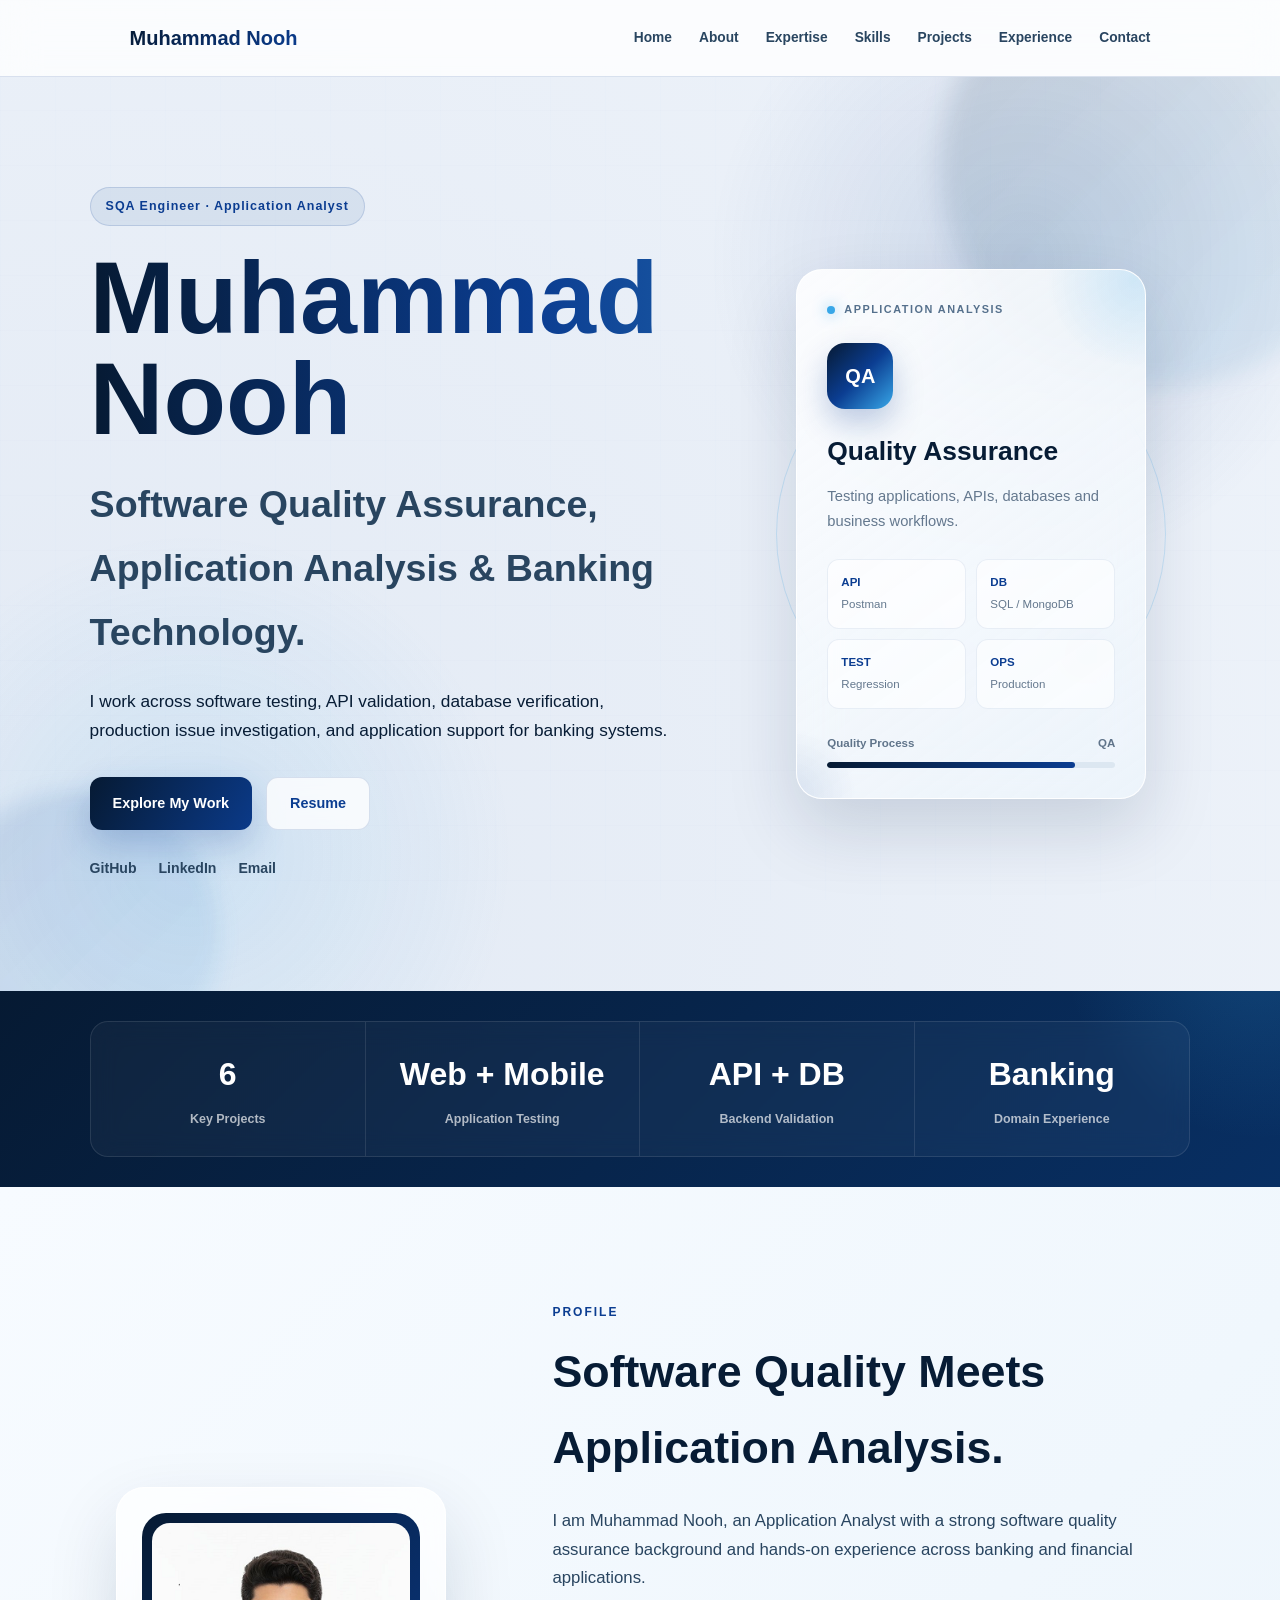
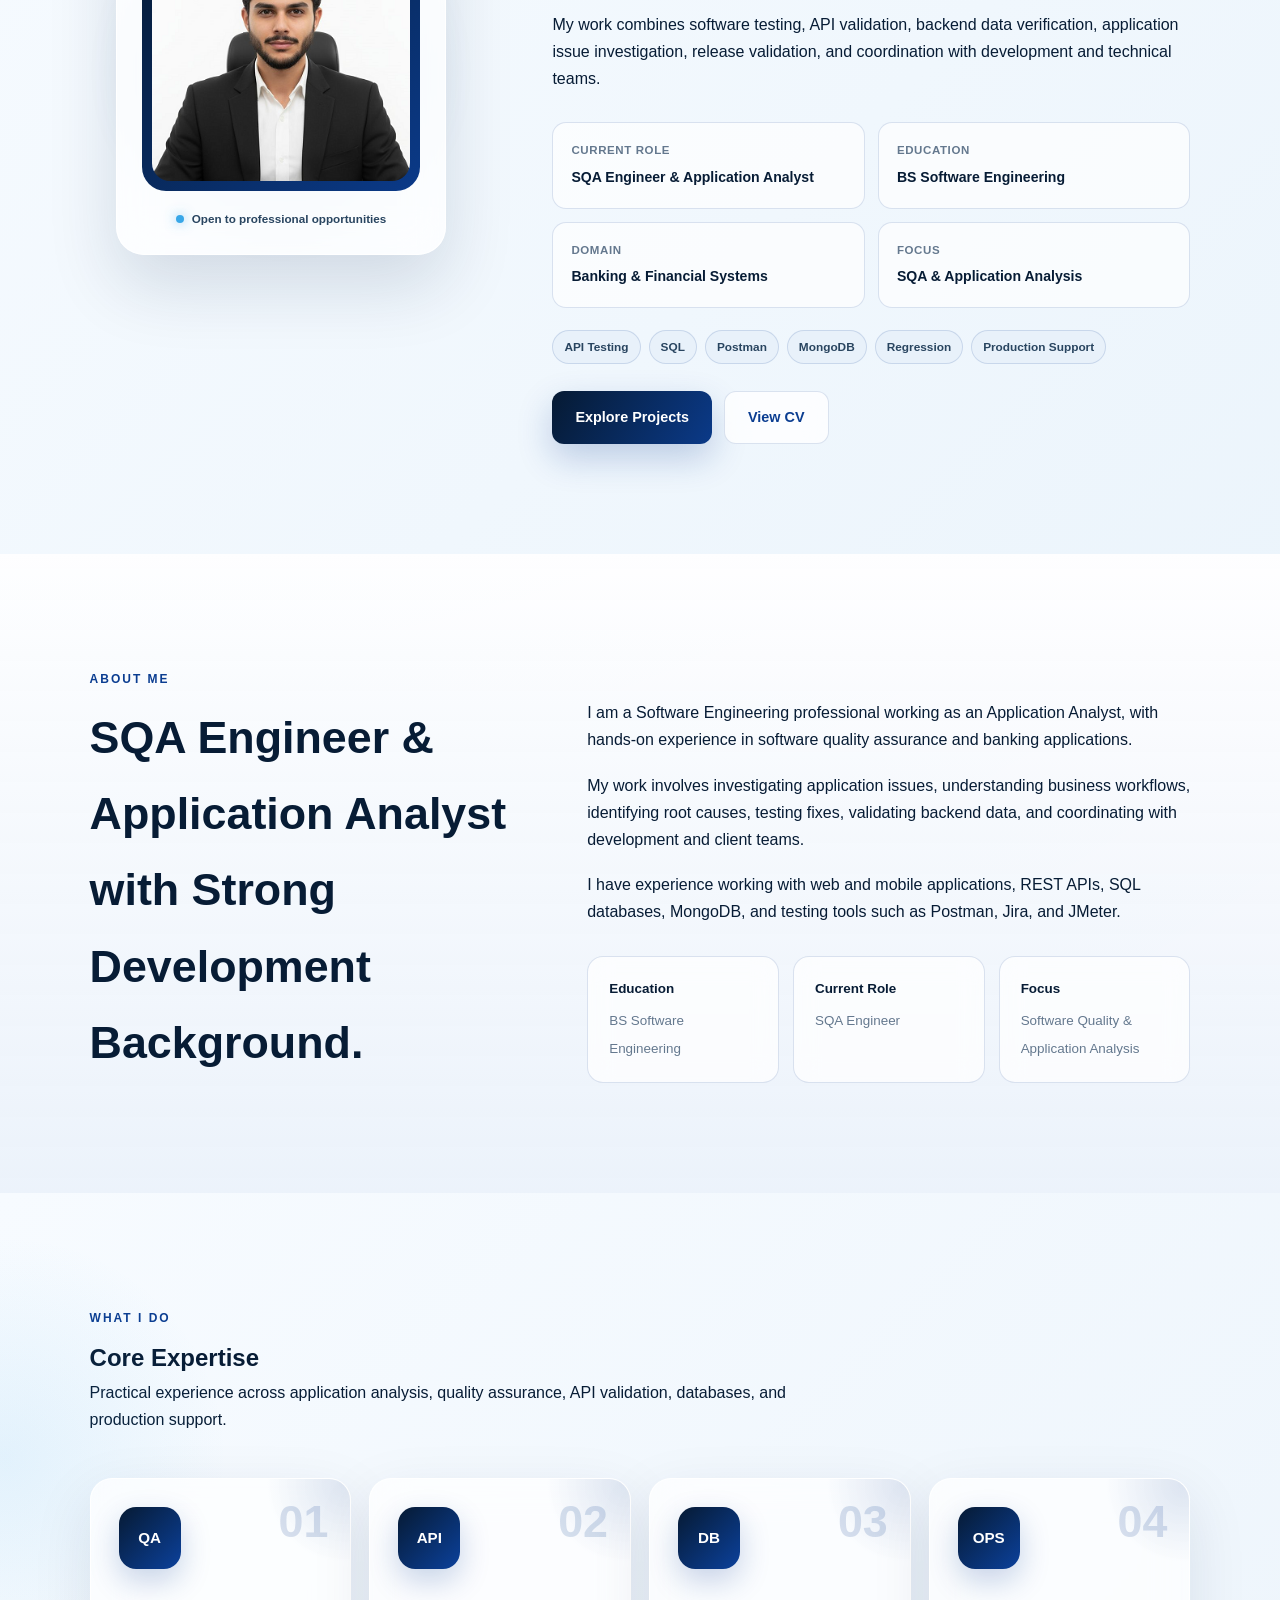
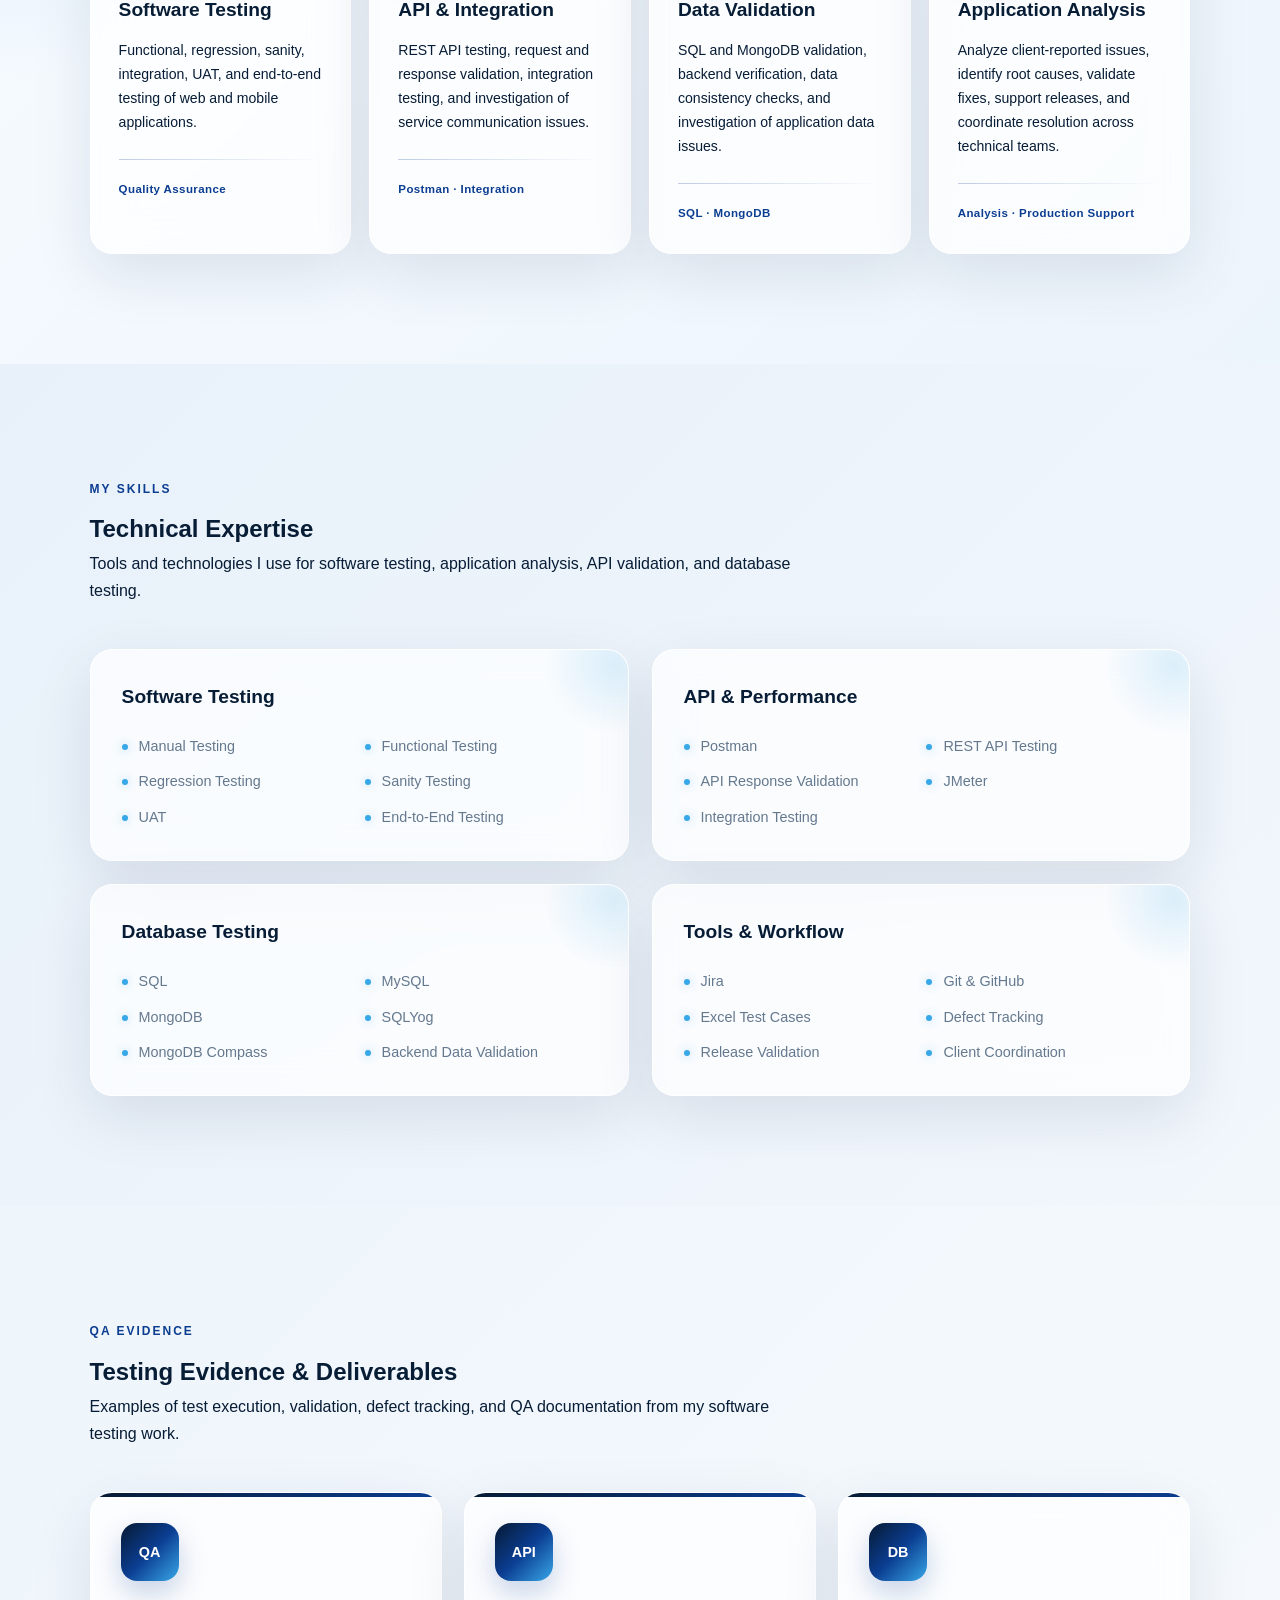
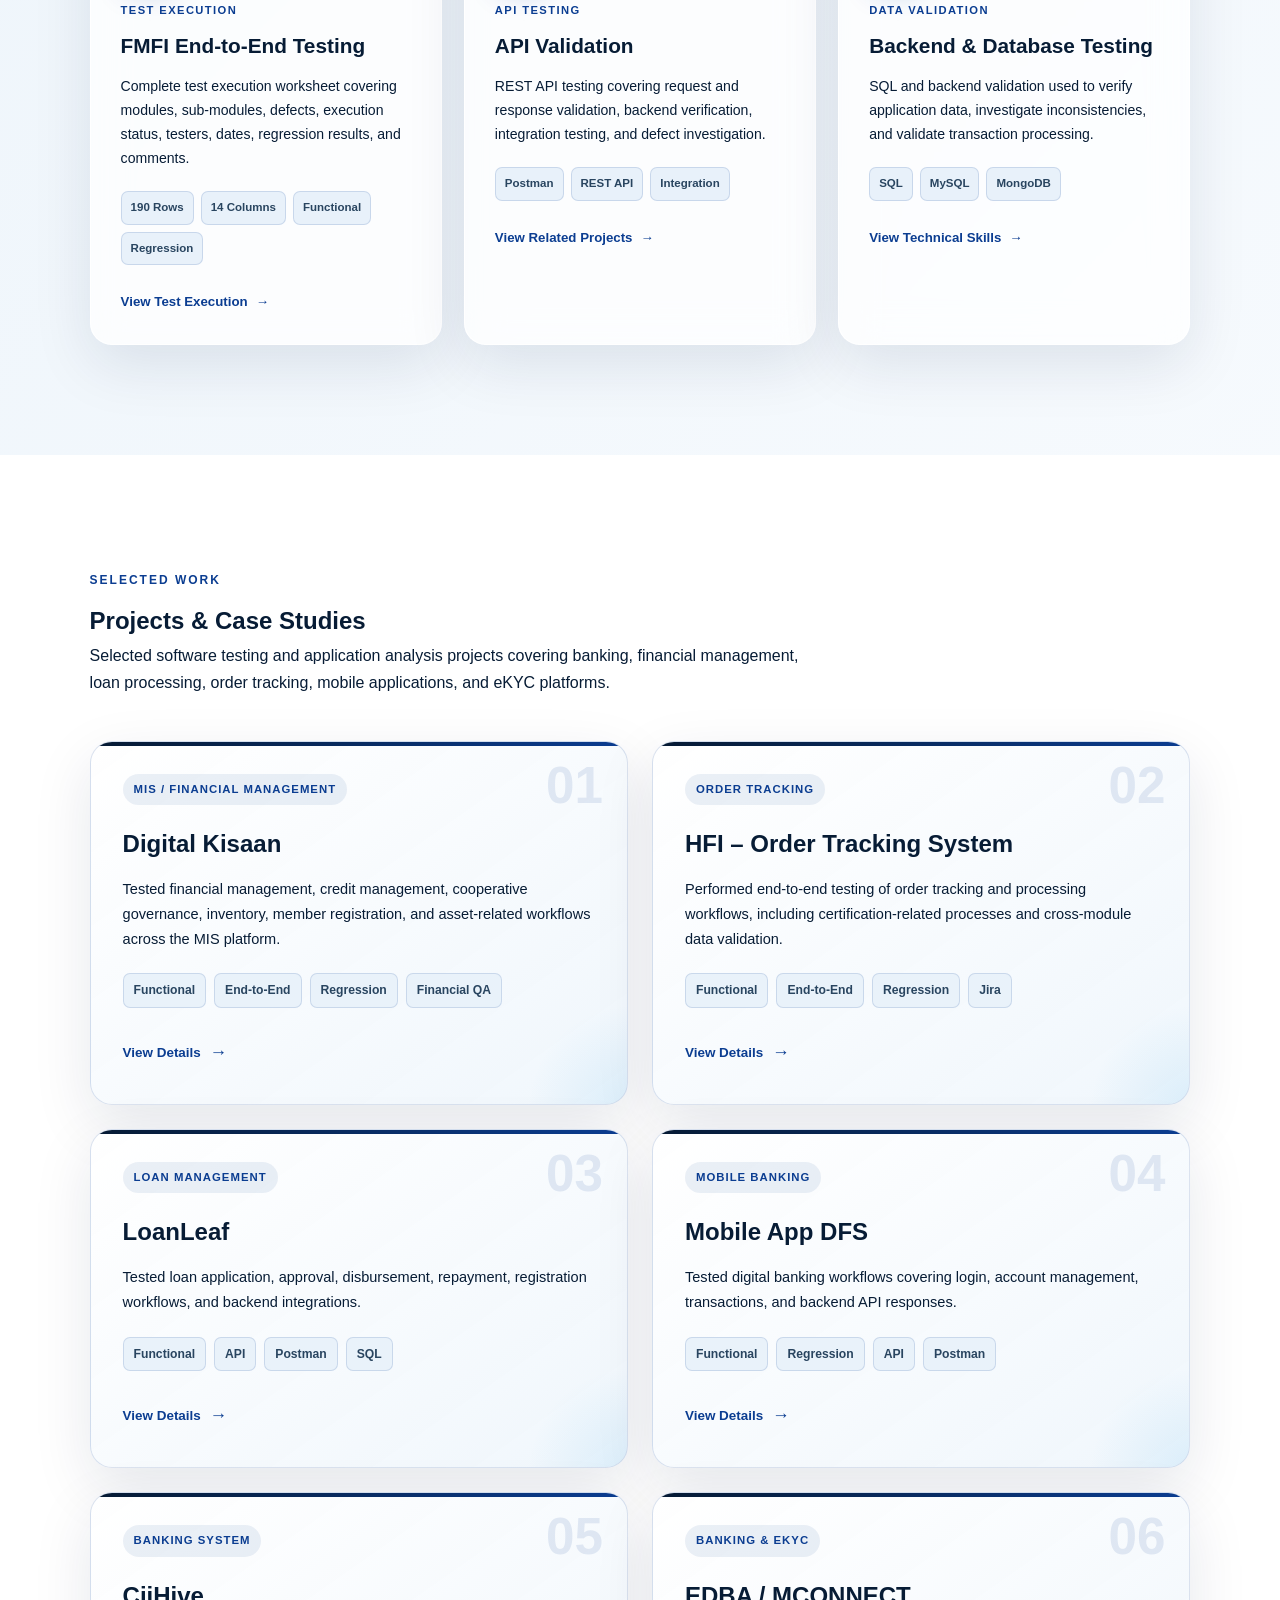
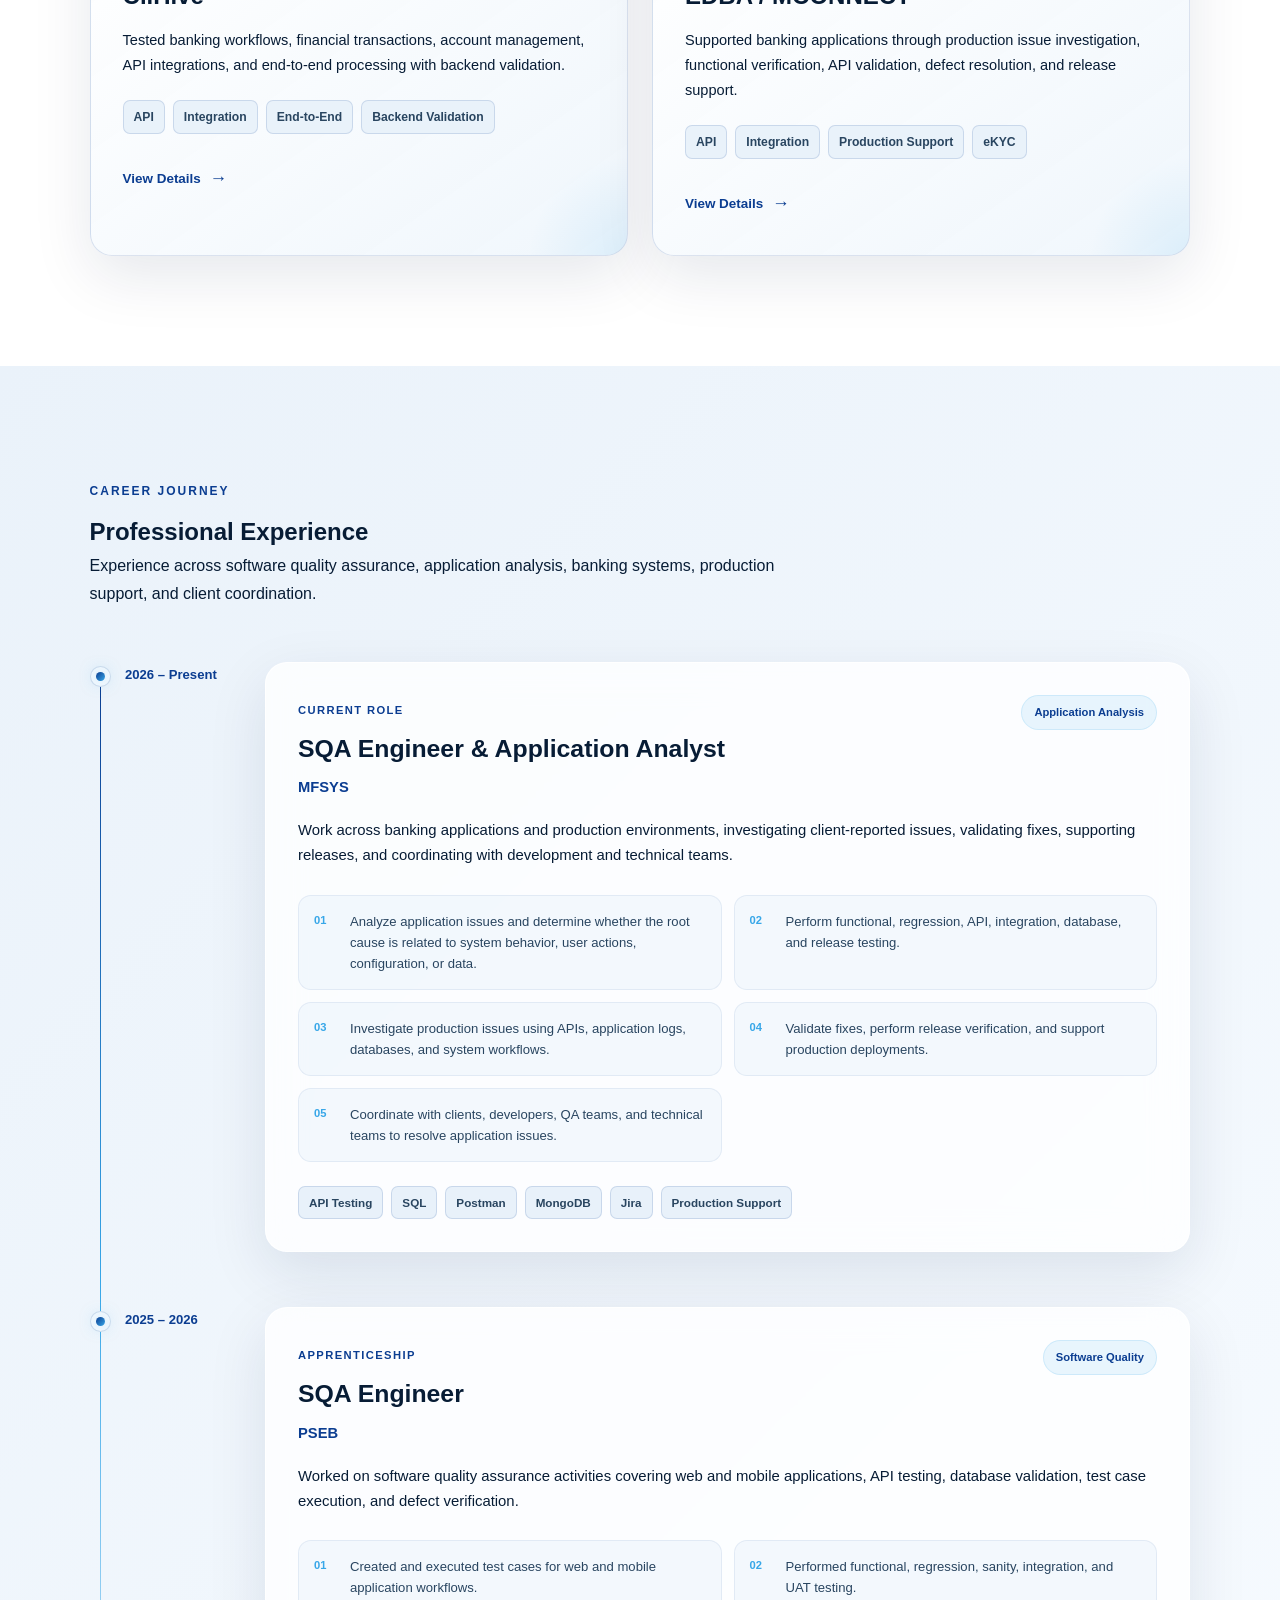
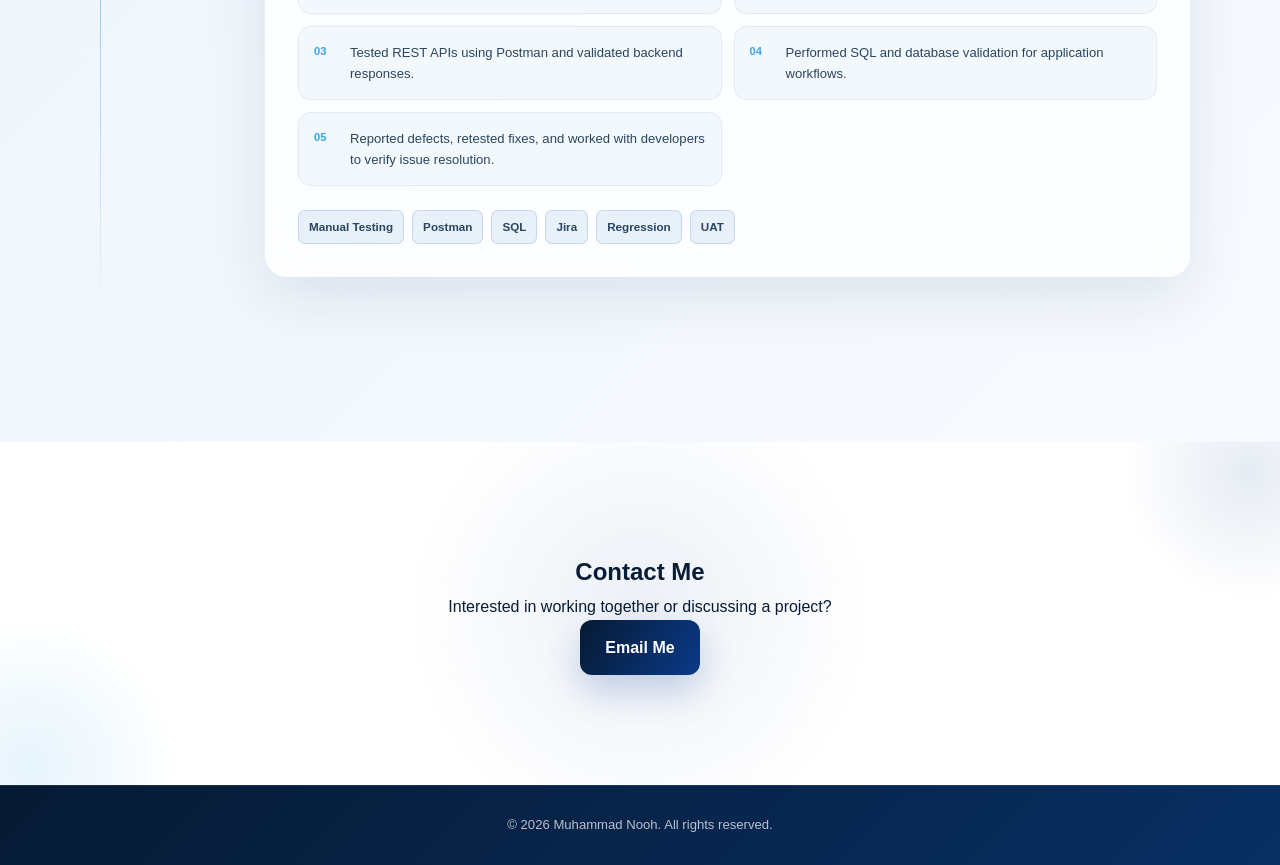
==== commit d33f56d4: "portfolio-version-1.6" ====
--- a/index.html
+++ b/index.html
@@ -292,7 +292,7 @@
                 </p>
 
                 <h2>
-                    Software Quality meets
+                    Software Quality Meets
                     Application Analysis.
                 </h2>
 
@@ -314,7 +314,7 @@
 
                     <div class="profile-info">
                         <span>Current Role</span>
-                        <strong>Application Analyst</strong>
+                        <strong>SQA Engineer & Application Analyst</strong>
                     </div>
 
                     <div class="profile-info">
@@ -643,6 +643,152 @@
 
 </section>
 
+<!-- QA Evidence Section -->
+<section id="qa-evidence">
+
+    <div class="section-container">
+
+        <p class="section-label">
+            QA EVIDENCE
+        </p>
+
+        <h2>
+            Testing Evidence & Deliverables
+        </h2>
+
+        <p class="section-description">
+            Examples of test execution, validation, defect tracking,
+            and QA documentation from my software testing work.
+        </p>
+
+
+        <div class="qa-evidence-grid">
+
+            <!-- Test Case Execution -->
+            <article class="qa-evidence-card">
+
+                <div class="qa-evidence-icon">
+                    QA
+                </div>
+
+                <span class="qa-evidence-type">
+                    TEST EXECUTION
+                </span>
+
+                <h3>
+                    FMFI End-to-End Testing
+                </h3>
+
+                <p>
+                    Complete test execution worksheet covering modules,
+                    sub-modules, defects, execution status, testers,
+                    dates, regression results, and comments.
+                </p>
+
+                <div class="qa-evidence-tags">
+
+                    <span>190 Rows</span>
+                    <span>14 Columns</span>
+                    <span>Functional</span>
+                    <span>Regression</span>
+
+                </div>
+
+                <a
+                    href="test-cases.html"
+                    class="qa-evidence-link"
+                >
+                    View Test Execution
+                    <span>→</span>
+                </a>
+
+            </article>
+
+
+            <!-- API Testing -->
+            <article class="qa-evidence-card">
+
+                <div class="qa-evidence-icon">
+                    API
+                </div>
+
+                <span class="qa-evidence-type">
+                    API TESTING
+                </span>
+
+                <h3>
+                    API Validation
+                </h3>
+
+                <p>
+                    REST API testing covering request and response
+                    validation, backend verification, integration
+                    testing, and defect investigation.
+                </p>
+
+                <div class="qa-evidence-tags">
+
+                    <span>Postman</span>
+                    <span>REST API</span>
+                    <span>Integration</span>
+
+                </div>
+
+                <a
+                    href="#projects"
+                    class="qa-evidence-link"
+                >
+                    View Related Projects
+                    <span>→</span>
+                </a>
+
+            </article>
+
+
+            <!-- Database -->
+            <article class="qa-evidence-card">
+
+                <div class="qa-evidence-icon">
+                    DB
+                </div>
+
+                <span class="qa-evidence-type">
+                    DATA VALIDATION
+                </span>
+
+                <h3>
+                    Backend & Database Testing
+                </h3>
+
+                <p>
+                    SQL and backend validation used to verify application
+                    data, investigate inconsistencies, and validate
+                    transaction processing.
+                </p>
+
+                <div class="qa-evidence-tags">
+
+                    <span>SQL</span>
+                    <span>MySQL</span>
+                    <span>MongoDB</span>
+
+                </div>
+
+                <a
+                    href="#skills"
+                    class="qa-evidence-link"
+                >
+                    View Technical Skills
+                    <span>→</span>
+                </a>
+
+            </article>
+
+        </div>
+
+    </div>
+
+</section>
 
 <!-- Projects Section -->
 <section id="projects">
--- a/css/style.css
+++ b/css/style.css
@@ -3526,4 +3526,212 @@
         width: 270px;
     }
 
+}
+/* =========================================================
+   QA EVIDENCE
+========================================================= */
+
+#qa-evidence {
+    position: relative;
+
+    background:
+        linear-gradient(
+            135deg,
+            #eef5fb,
+            #f8fbfe,
+            #e6f3fb
+        );
+
+    background-size: 250% 250%;
+
+    animation:
+        gradientMove 16s ease infinite;
+
+    overflow: hidden;
+}
+
+.qa-evidence-grid {
+    display: grid;
+
+    grid-template-columns:
+        repeat(3, 1fr);
+
+    gap: 22px;
+}
+
+.qa-evidence-card {
+    position: relative;
+
+    padding: 30px;
+
+    overflow: hidden;
+
+    background:
+        rgba(255, 255, 255, 0.75);
+
+    border:
+        1px solid rgba(255, 255, 255, 0.90);
+
+    border-radius: var(--radius);
+
+    backdrop-filter: blur(18px);
+
+    box-shadow: var(--shadow);
+
+    transition:
+        transform 0.35s ease,
+        box-shadow 0.35s ease;
+}
+
+.qa-evidence-card::before {
+    content: "";
+
+    position: absolute;
+
+    top: 0;
+    left: 0;
+
+    width: 100%;
+    height: 4px;
+
+    background:
+        linear-gradient(
+            90deg,
+            #061a33,
+            #0b3d91,
+            #38a7e8
+        );
+
+    background-size: 200% 200%;
+
+    animation:
+        gradientMove 6s ease infinite;
+}
+
+.qa-evidence-card:hover {
+    transform:
+        translateY(-8px);
+
+    box-shadow:
+        var(--shadow-hover);
+}
+
+.qa-evidence-icon {
+    width: 58px;
+    height: 58px;
+
+    display: flex;
+
+    align-items: center;
+    justify-content: center;
+
+    margin-bottom: 20px;
+
+    border-radius: 16px;
+
+    color: #ffffff;
+
+    font-size: 0.9rem;
+
+    font-weight: 900;
+
+    background:
+        linear-gradient(
+            135deg,
+            #061a33,
+            #0b3d91,
+            #38a7e8
+        );
+
+    box-shadow:
+        0 12px 28px rgba(11, 61, 145, 0.22);
+}
+
+.qa-evidence-type {
+    display: block;
+
+    margin-bottom: 8px;
+
+    color: var(--primary);
+
+    font-size: 0.70rem;
+
+    font-weight: 900;
+
+    letter-spacing: 1.4px;
+}
+
+.qa-evidence-card h3 {
+    margin-bottom: 12px;
+
+    font-size: 1.3rem;
+
+    color: var(--text);
+}
+
+.qa-evidence-card p {
+    margin-bottom: 20px;
+
+    font-size: 0.88rem;
+}
+
+.qa-evidence-tags {
+    display: flex;
+
+    flex-wrap: wrap;
+
+    gap: 7px;
+
+    margin-bottom: 22px;
+}
+
+.qa-evidence-tags span {
+    padding: 6px 9px;
+
+    background:
+        #e8f1fa;
+
+    border:
+        1px solid var(--border);
+
+    border-radius: 7px;
+
+    color: var(--text-soft);
+
+    font-size: 0.72rem;
+
+    font-weight: 700;
+}
+
+.qa-evidence-link {
+    display: inline-flex;
+
+    align-items: center;
+
+    gap: 8px;
+
+    color: var(--primary);
+
+    font-size: 0.83rem;
+
+    font-weight: 800;
+}
+
+.qa-evidence-link span {
+    transition:
+        transform 0.25s ease;
+}
+
+.qa-evidence-link:hover span {
+    transform:
+        translateX(5px);
+}
+
+
+@media (max-width: 900px) {
+
+    .qa-evidence-grid {
+        grid-template-columns: 1fr;
+    }
+
 }
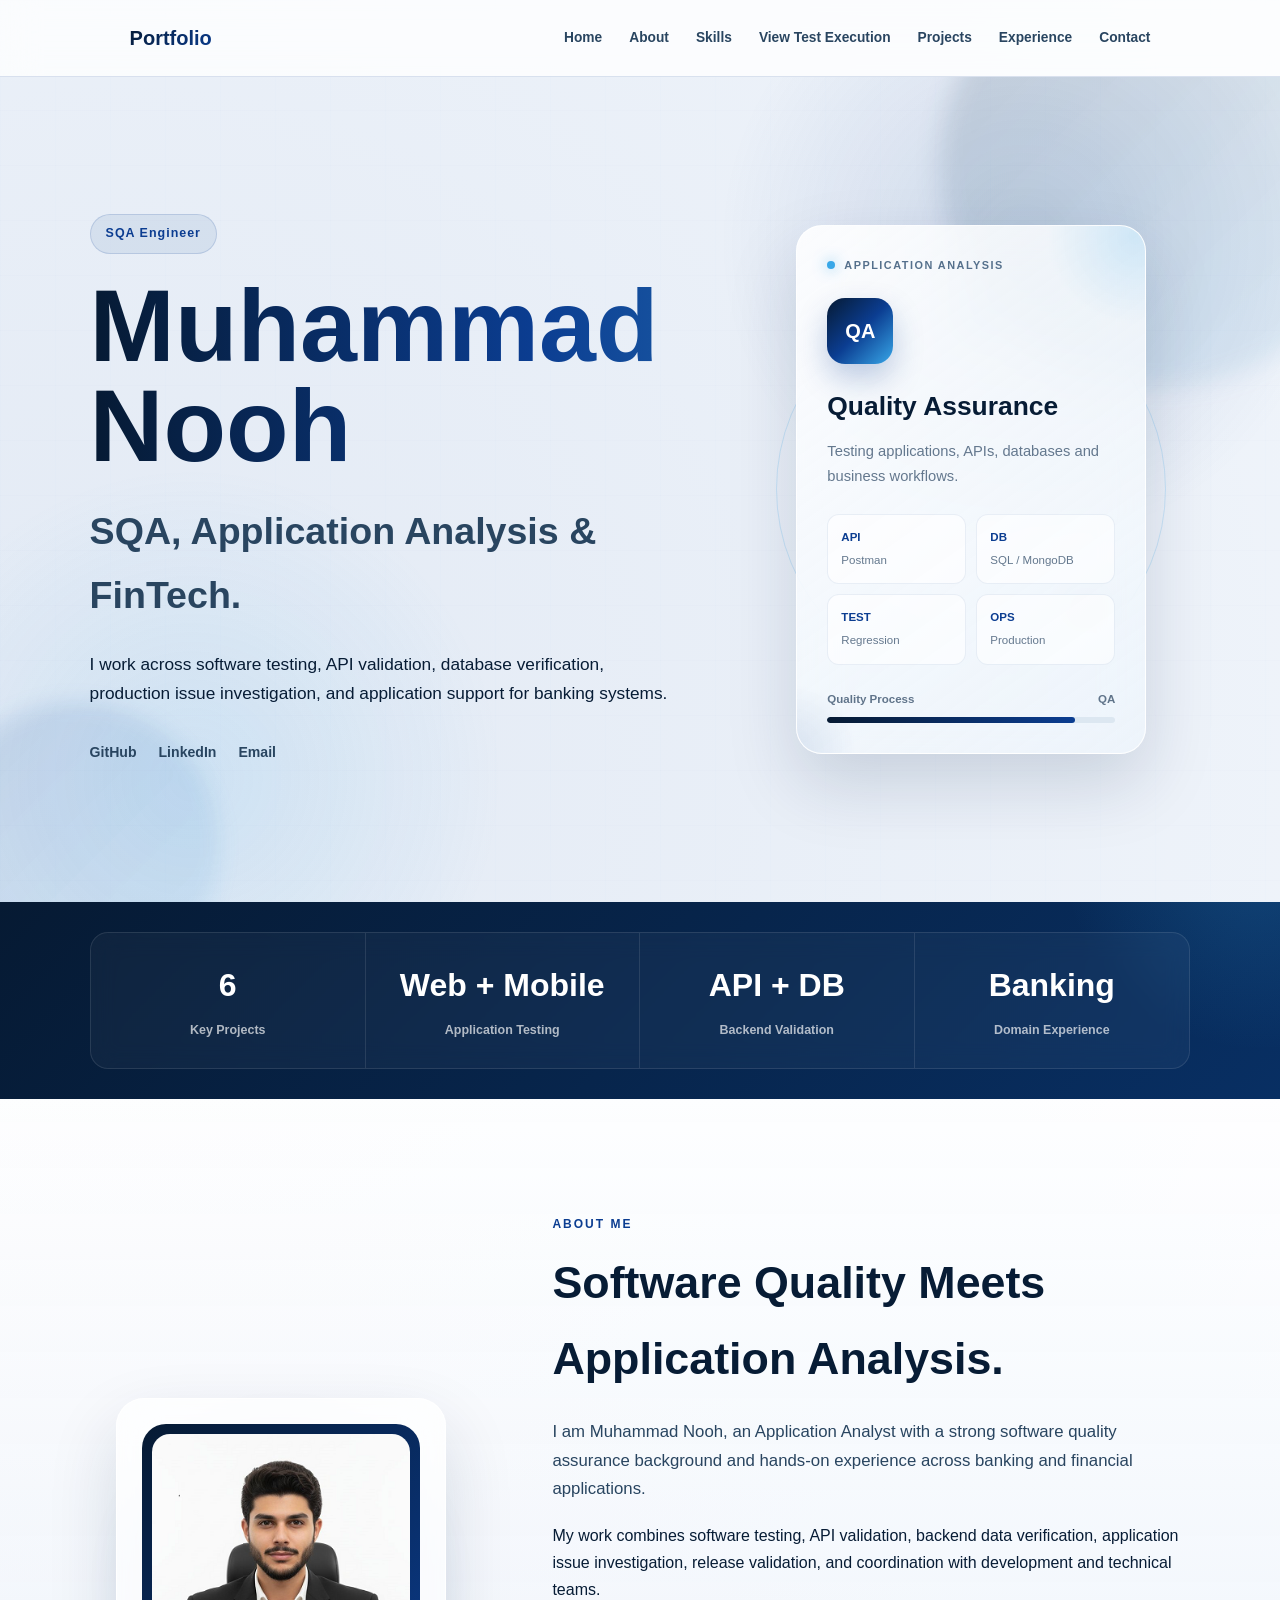
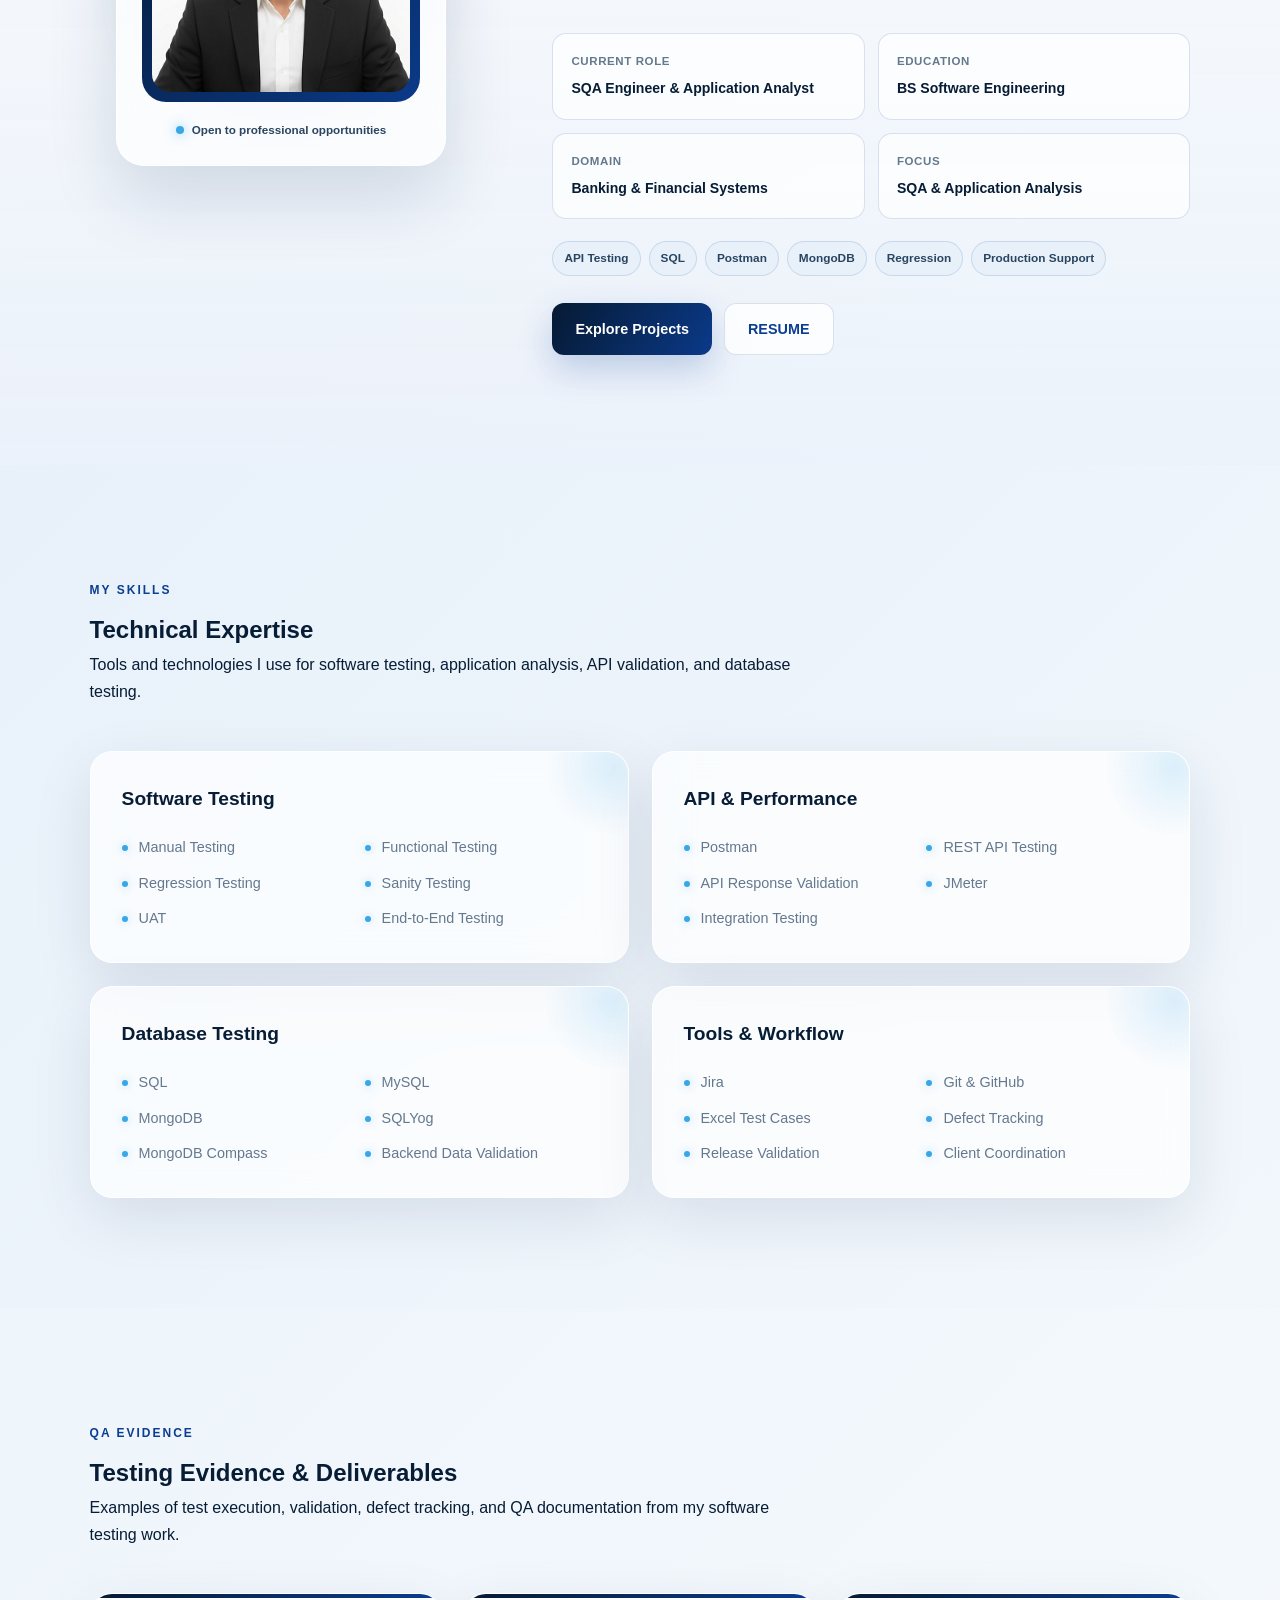
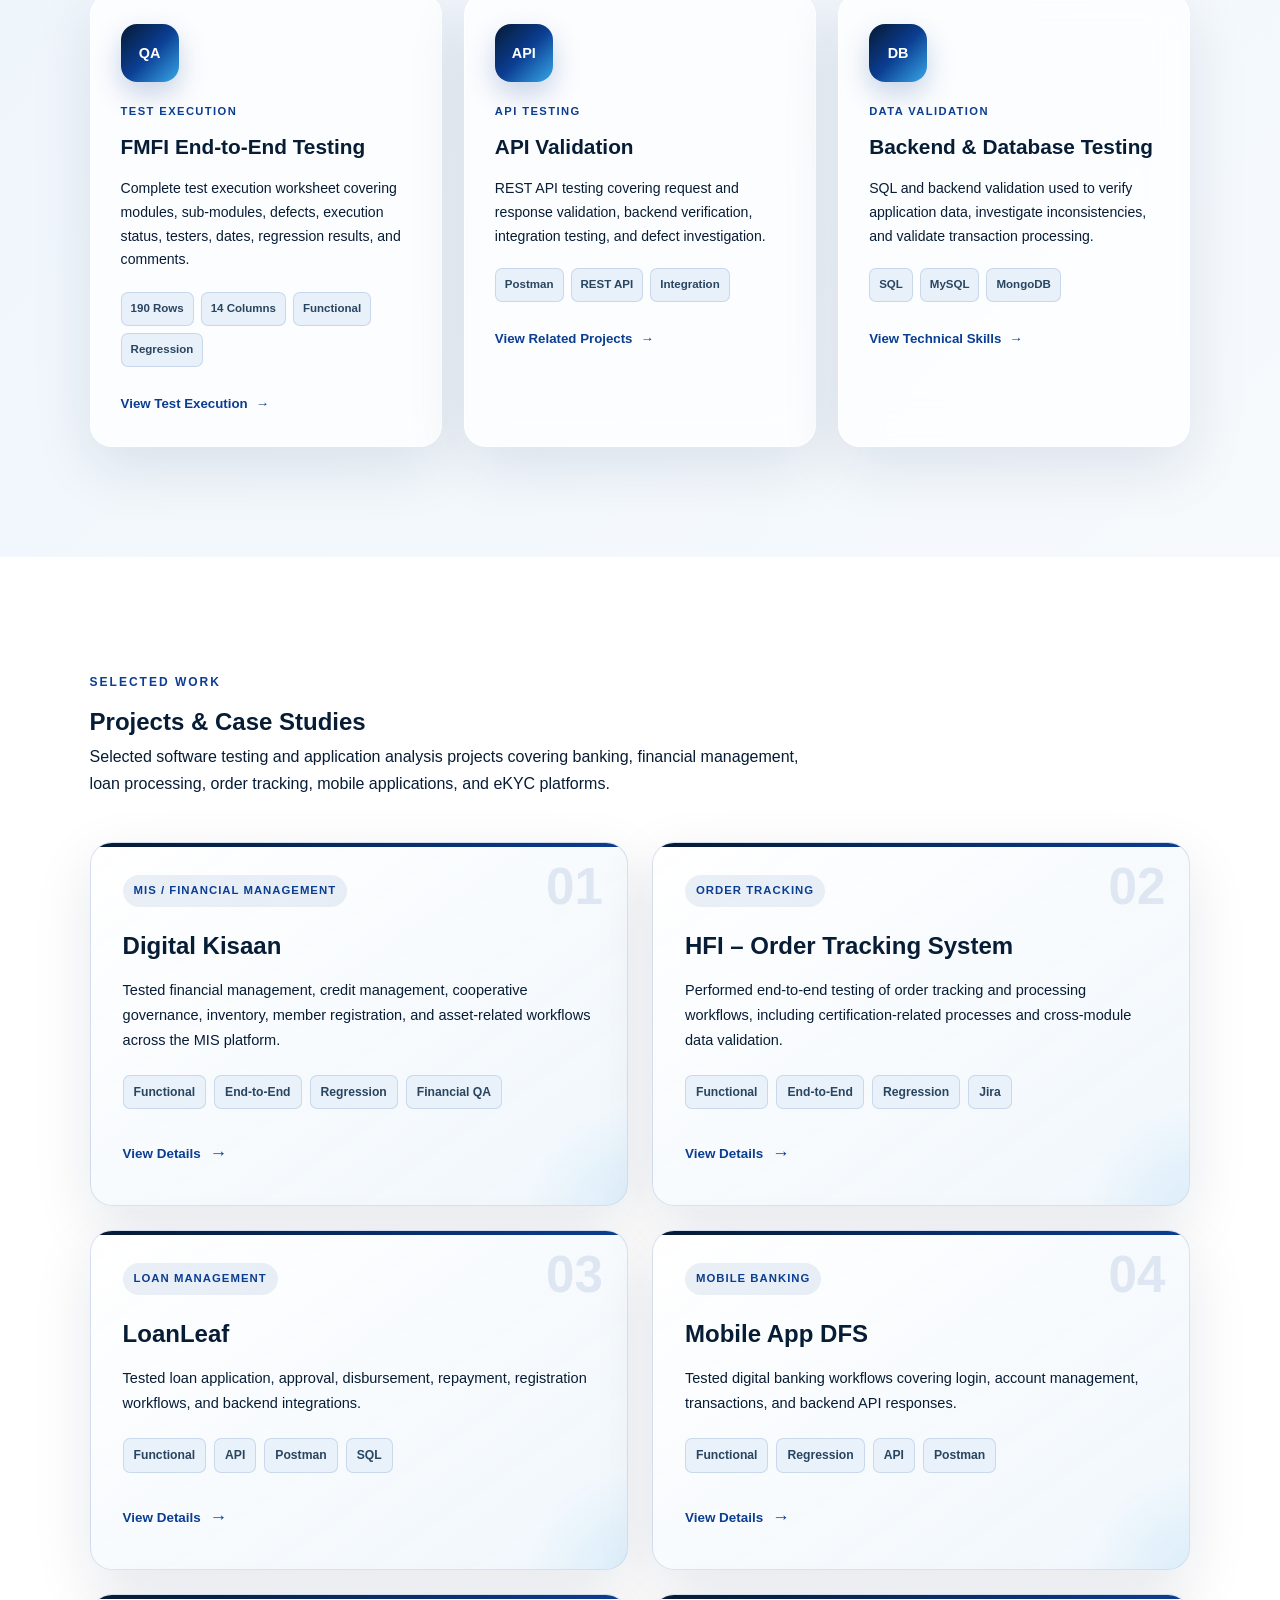
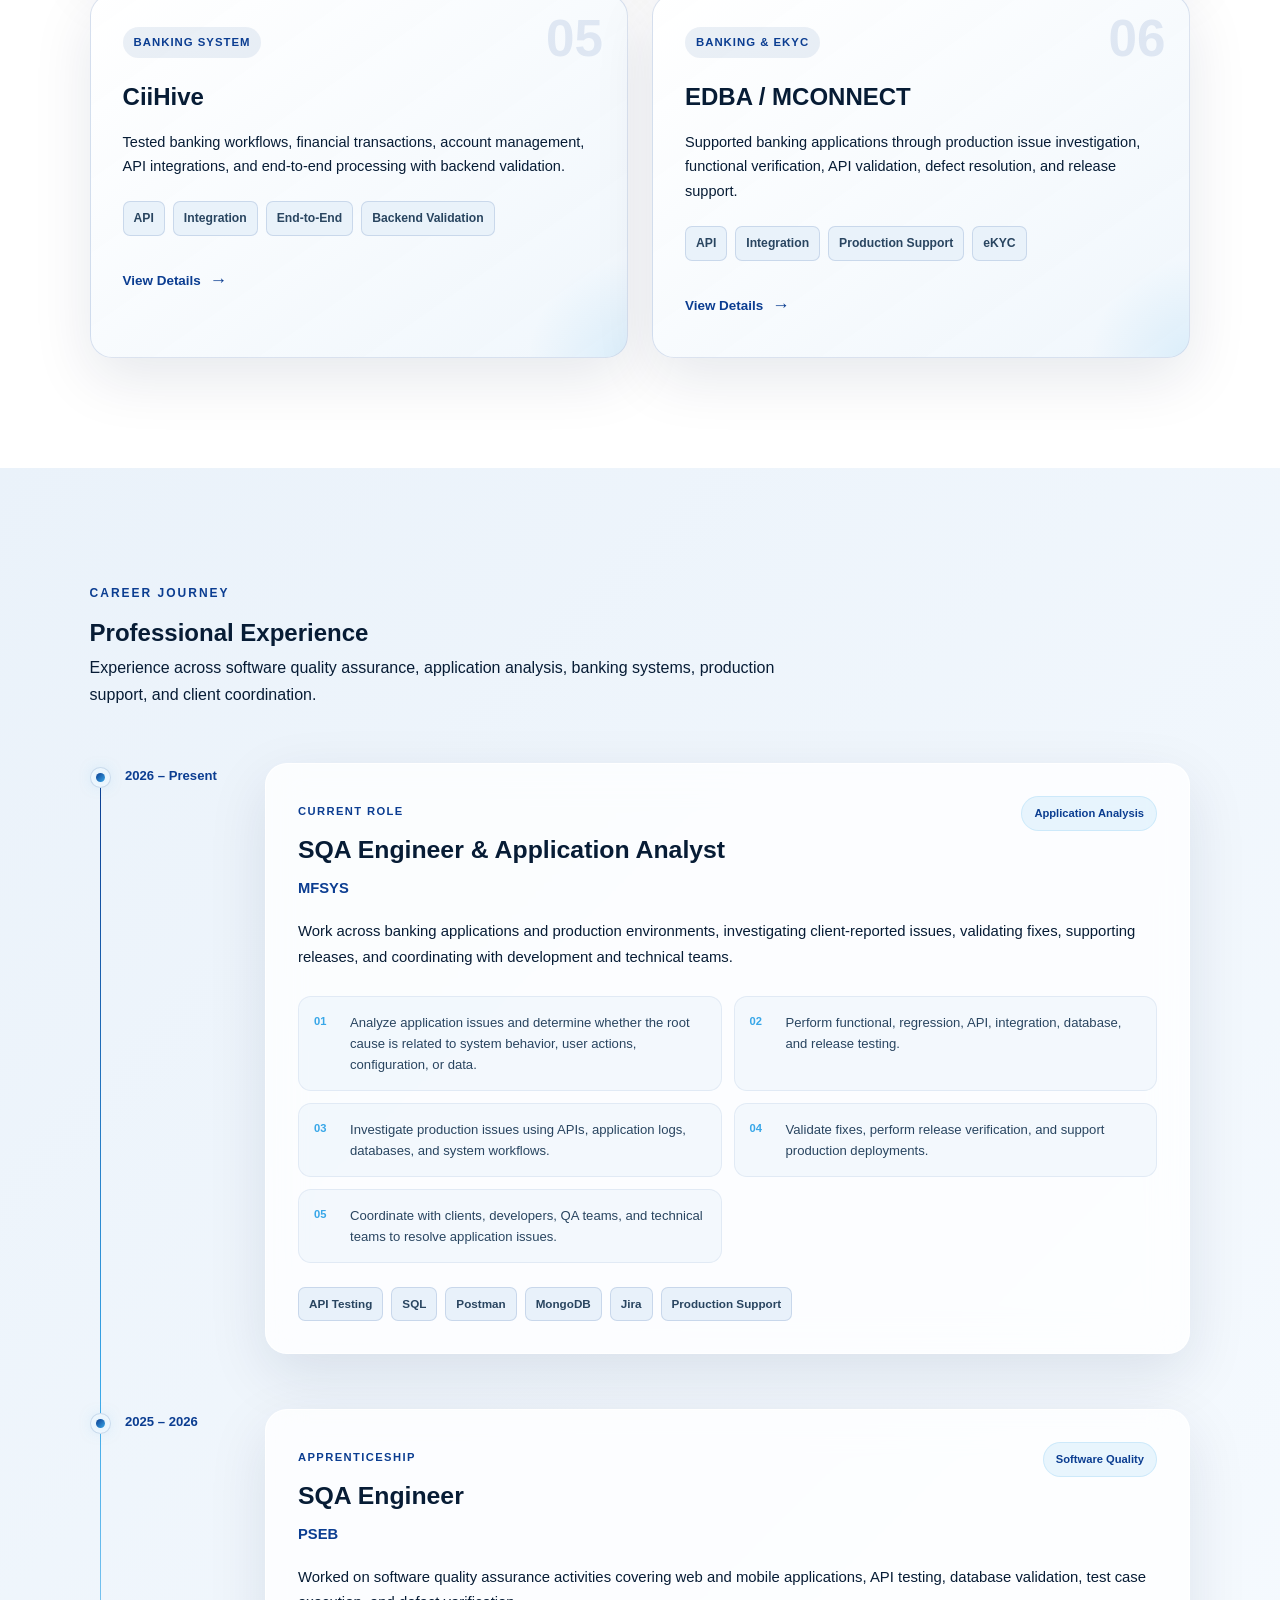
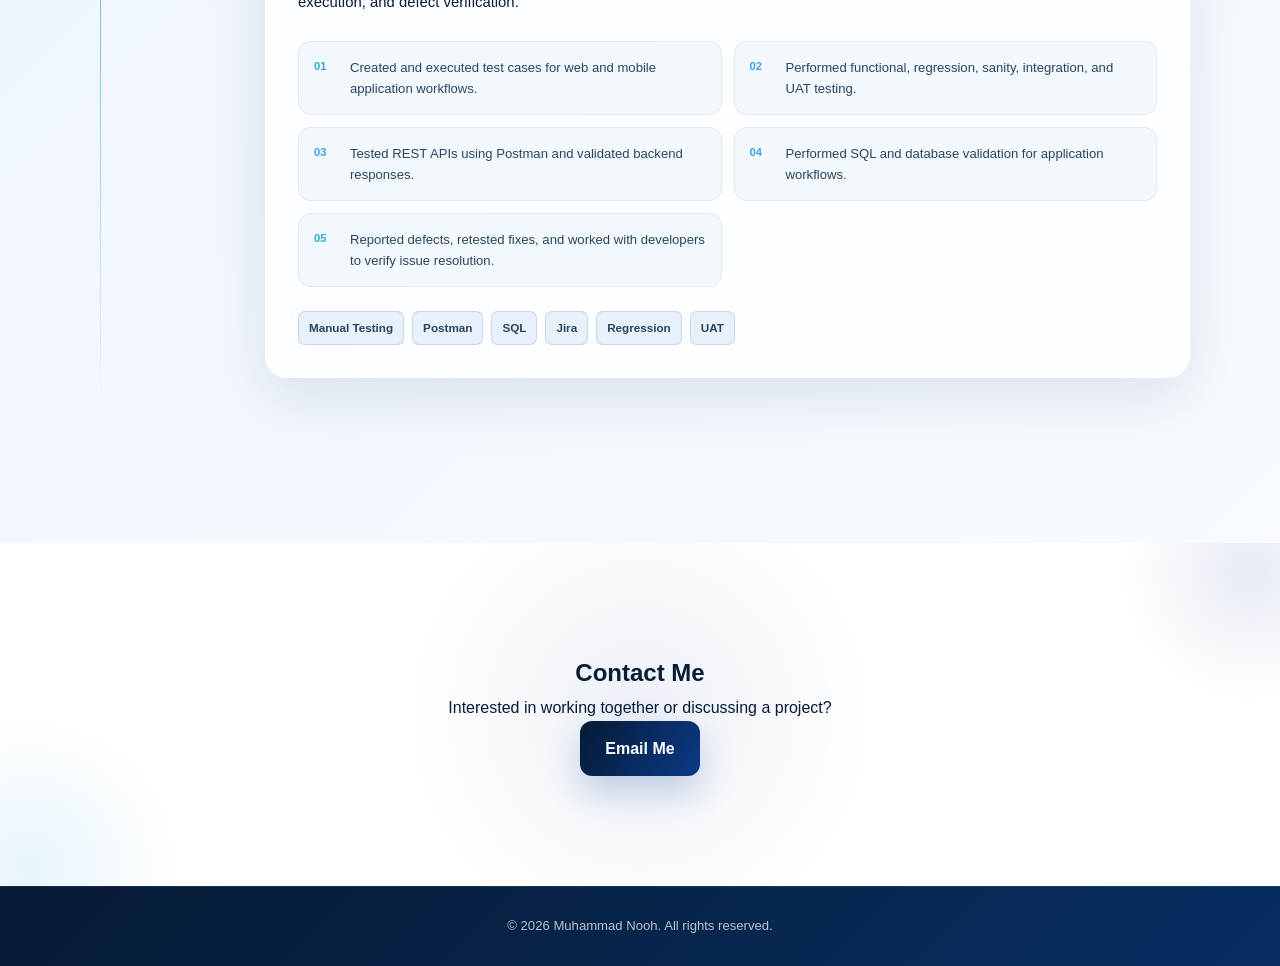
==== commit dbf318df: "portfolio-version-1.7" ====
--- a/index.html
+++ b/index.html
@@ -16,7 +16,7 @@
     <nav class="nav-container">
 
         <a href="#home" class="logo">
-            Muhammad Nooh
+           Portfolio
         </a>
 
         <button
@@ -41,11 +41,16 @@
             </li>
 
             <li>
-                <a href="#expertise">Expertise</a>
+                <a href="#skills">Skills</a>
             </li>
 
             <li>
-                <a href="#skills">Skills</a>
+                 <a
+                    href="test-cases.html"
+                    class="qa-evidence-link"
+                >
+                    View Test Execution
+                </a>
             </li>
 
             <li>
@@ -80,15 +85,13 @@
         <div class="hero-content">
 
             <p class="hero-role">
-                SQA Engineer · Application Analyst
+                SQA Engineer
             </p>
 
-            <h1>
-                Muhammad Nooh
-            </h1>
+            <h1>Muhammad Nooh</h1>
 
             <h2>
-                Software Quality Assurance, Application Analysis & Banking Technology.
+                SQA, Application Analysis & FinTech.
             </h2>
 
             <p class="hero-description">
@@ -96,25 +99,6 @@
                 database verification, production issue investigation,
                 and application support for banking systems.
             </p>
-
-            <div class="hero-buttons">
-
-                <a
-                    href="#projects"
-                    class="btn primary-btn"
-                >
-                    Explore My Work
-                </a>
-
-                <a
-                    href="assets/documents/muhammad-nooh-cv.pdf"
-                    class="btn secondary-btn"
-                    target="_blank"
-                >
-                    Resume
-                </a>
-
-            </div>
 
             <div class="social-links">
 
@@ -251,7 +235,7 @@
 </section>
 
 <!-- Profile Section -->
-<section id="profile">
+<section id="about">
 
     <div class="section-container">
 
@@ -288,7 +272,7 @@
             <div class="profile-content">
 
                 <p class="section-label">
-                    PROFILE
+                    ABOUT ME
                 </p>
 
                 <h2>
@@ -359,205 +343,10 @@
                         class="btn secondary-btn"
                         target="_blank"
                     >
-                        View CV
+                        RESUME
                     </a>
 
                 </div>
-
-            </div>
-
-        </div>
-
-    </div>
-
-</section>
-
-        <!-- About Section -->
-<section id="about">
-
-    <div class="section-container">
-
-        <p class="section-label">ABOUT ME</p>
-
-        <div class="about-grid">
-
-            <div class="about-heading">
-
-                <h2>
-                    SQA Engineer & Application Analyst with Strong Development Background.
-                </h2>
-
-            </div>
-
-
-            <div class="about-content">
-
-                <p>
-                    I am a Software Engineering professional working as an
-                    Application Analyst, with hands-on experience in software
-                    quality assurance and banking applications.
-                </p>
-
-                <p>
-                    My work involves investigating application issues,
-                    understanding business workflows, identifying root
-                    causes, testing fixes, validating backend data, and
-                    coordinating with development and client teams.
-                </p>
-
-                <p>
-                    I have experience working with web and mobile applications,
-                    REST APIs, SQL databases, MongoDB, and testing tools such
-                    as Postman, Jira, and JMeter.
-                </p>
-
-                <div class="about-details">
-
-                    <div>
-                        <strong>Education</strong>
-                        <span>BS Software Engineering</span>
-                    </div>
-
-                    <div>
-                        <strong>Current Role</strong>
-                        <span>SQA Engineer</span>
-                    </div>
-
-                    <div>
-                        <strong>Focus</strong>
-                        <span>Software Quality & Application Analysis</span>
-                    </div>
-
-                </div>
-
-            </div>
-
-        </div>
-
-    </div>
-
-</section>
-<!-- Core Expertise -->
-<section id="expertise">
-
-    <div class="section-container">
-
-        <p class="section-label">WHAT I DO</p>
-
-        <h2>Core Expertise</h2>
-
-        <p class="section-description">
-            Practical experience across application analysis, quality
-            assurance, API validation, databases, and production support.
-        </p>
-
-
-        <div class="expertise-grid">
-
-            <div class="expertise-card">
-
-                <div class="expertise-number">
-                    01
-                </div>
-
-                <div class="expertise-icon">
-                    QA
-                </div>
-
-                <h3>Software Testing</h3>
-
-                <p>
-                    Functional, regression, sanity, integration,
-                    UAT, and end-to-end testing of web and mobile
-                    applications.
-                </p>
-
-                <div class="expertise-line"></div>
-
-                <span>
-                    Quality Assurance
-                </span>
-
-            </div>
-
-
-            <div class="expertise-card">
-
-                <div class="expertise-number">
-                    02
-                </div>
-
-                <div class="expertise-icon">
-                    API
-                </div>
-
-                <h3>API & Integration</h3>
-
-                <p>
-                    REST API testing, request and response validation,
-                    integration testing, and investigation of service
-                    communication issues.
-                </p>
-
-                <div class="expertise-line"></div>
-
-                <span>
-                    Postman · Integration
-                </span>
-
-            </div>
-
-
-            <div class="expertise-card">
-
-                <div class="expertise-number">
-                    03
-                </div>
-
-                <div class="expertise-icon">
-                    DB
-                </div>
-
-                <h3>Data Validation</h3>
-
-                <p>
-                    SQL and MongoDB validation, backend verification,
-                    data consistency checks, and investigation of
-                    application data issues.
-                </p>
-
-                <div class="expertise-line"></div>
-
-                <span>
-                    SQL · MongoDB
-                </span>
-
-            </div>
-
-
-            <div class="expertise-card">
-
-                <div class="expertise-number">
-                    04
-                </div>
-
-                <div class="expertise-icon">
-                    OPS
-                </div>
-
-                <h3>Application Analysis</h3>
-
-                <p>
-                    Analyze client-reported issues, identify root causes,
-                    validate fixes, support releases, and coordinate
-                    resolution across technical teams.
-                </p>
-
-                <div class="expertise-line"></div>
-
-                <span>
-                    Analysis · Production Support
-                </span>
 
             </div>
 
--- a/css/style.css
+++ b/css/style.css
@@ -1217,7 +1217,6 @@
 /* =========================================================
    ABOUT
 ========================================================= */
-
 #about {
     position: relative;
 
@@ -1296,7 +1295,6 @@
 
     font-size: 0.84rem;
 }
-
 
 /* =========================================================
    SKILLS
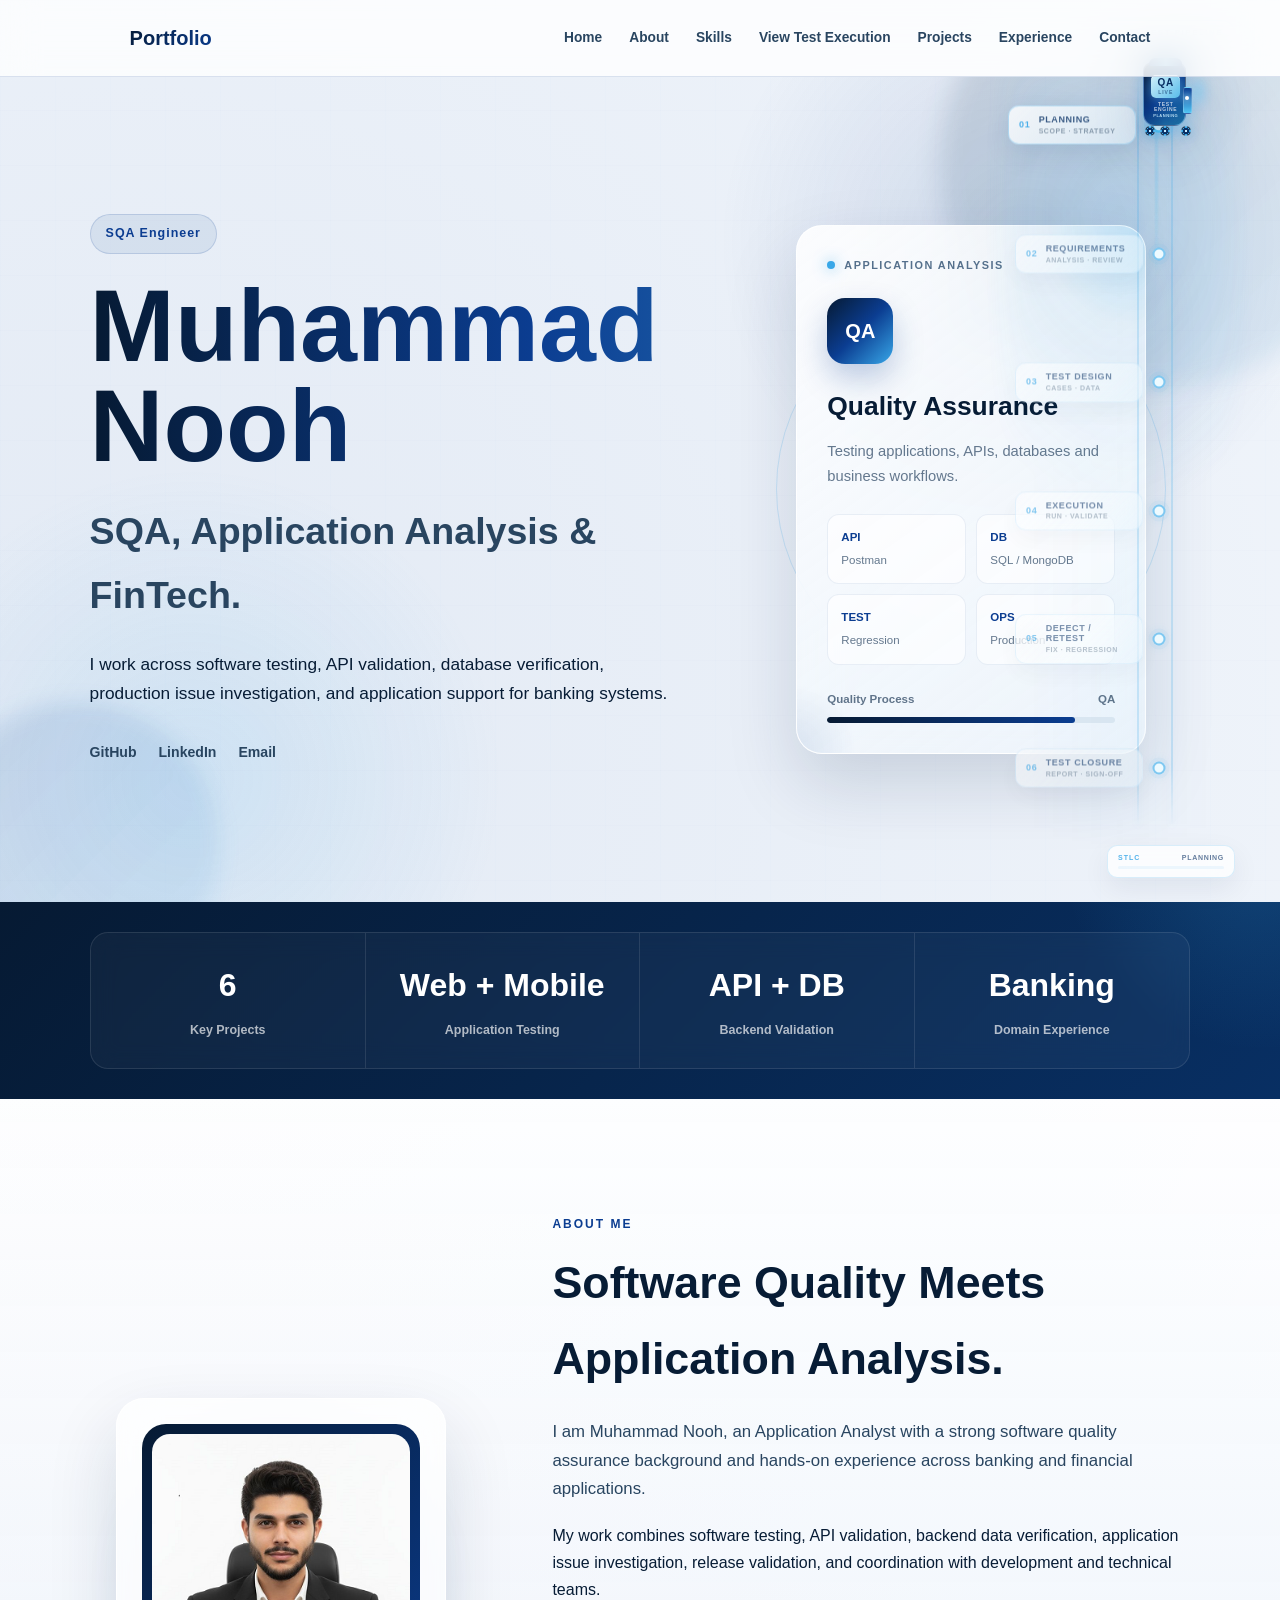
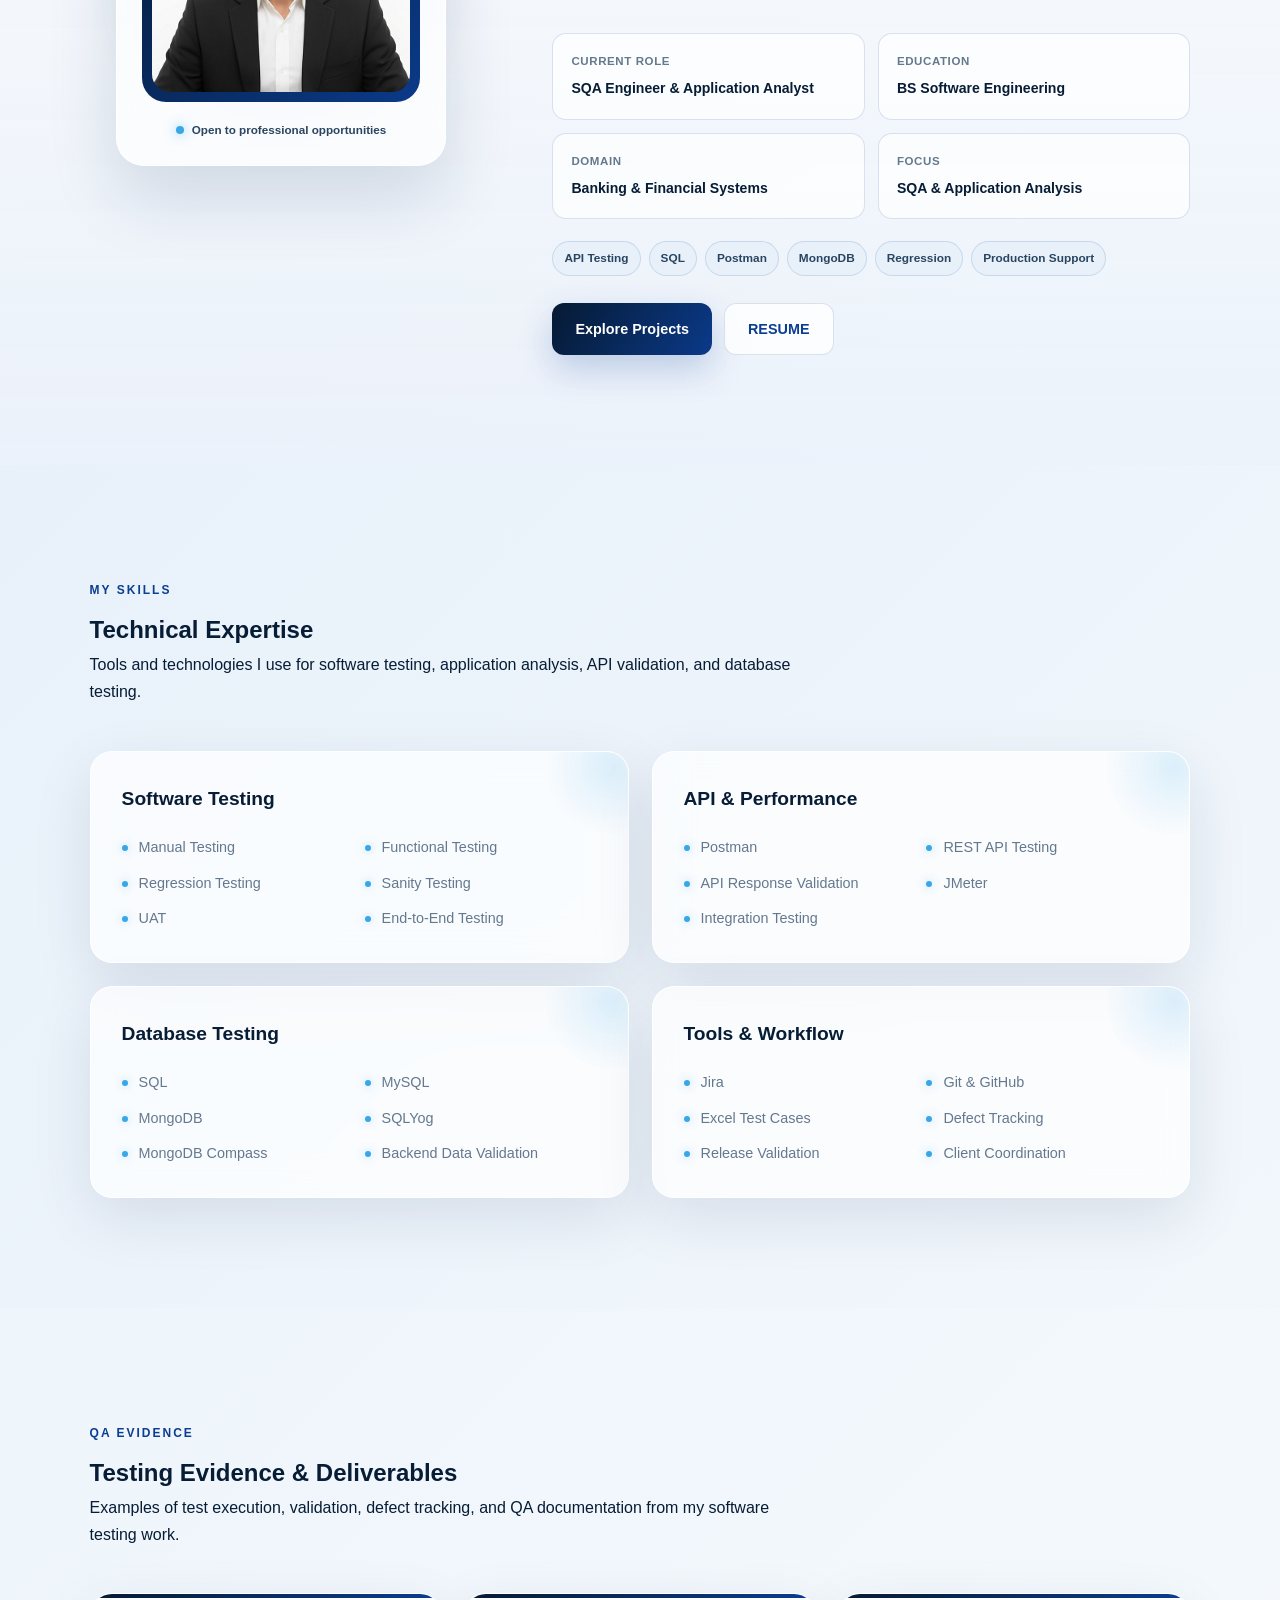
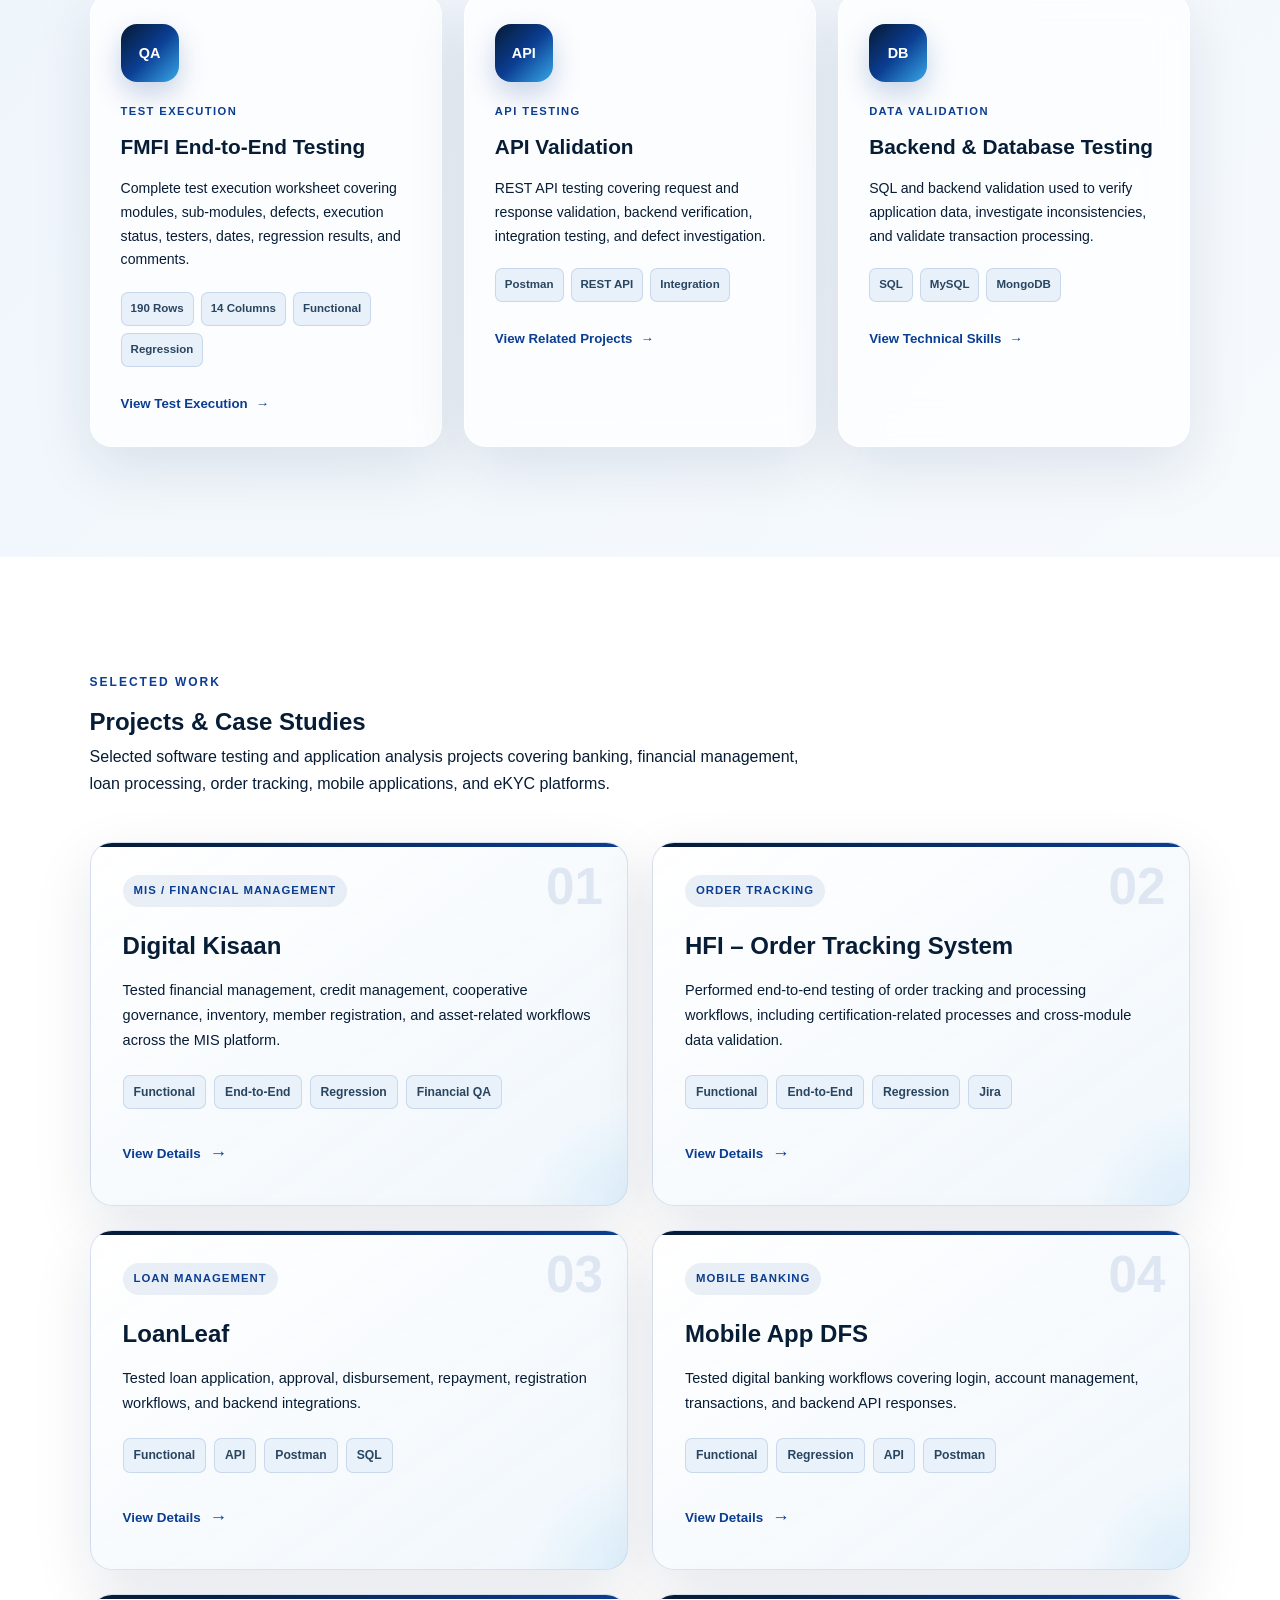
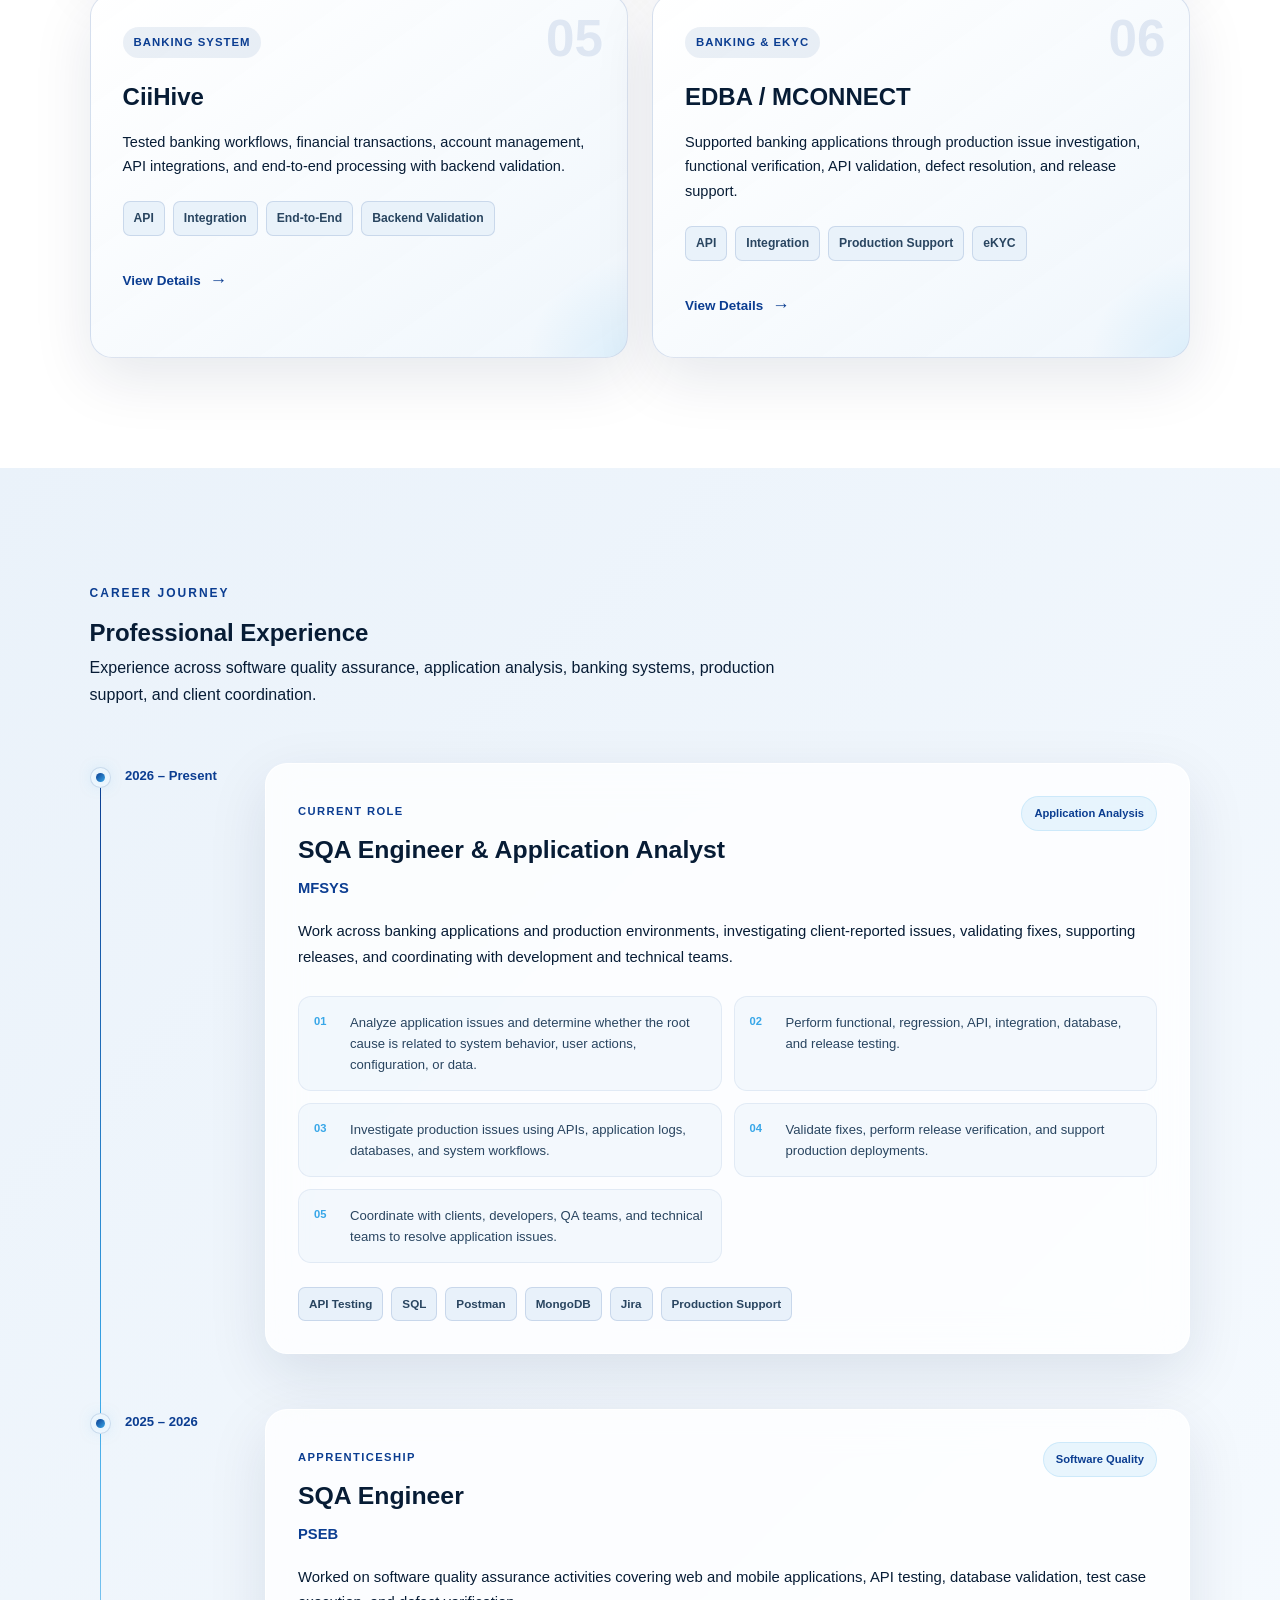
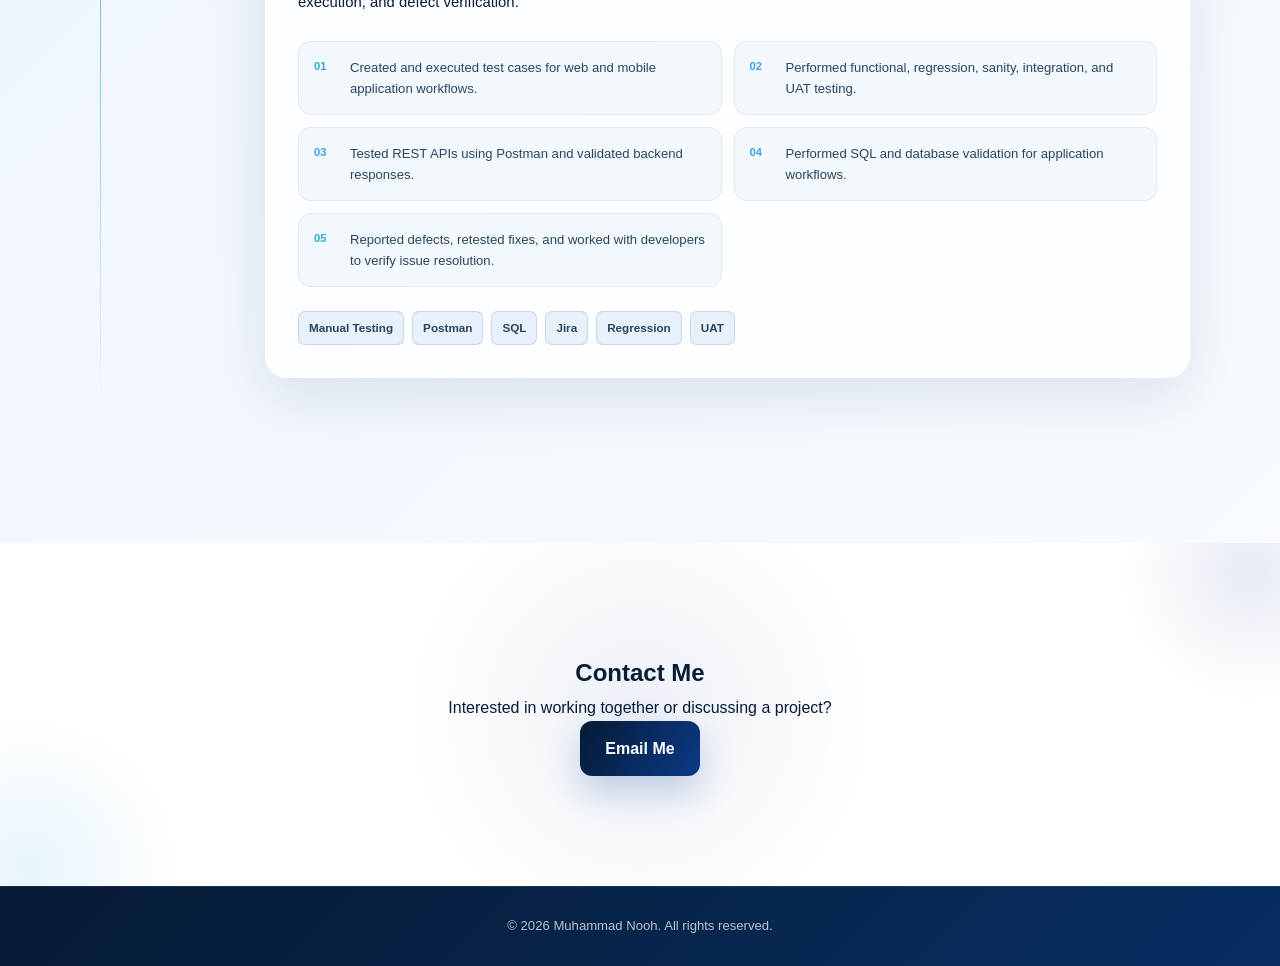
==== commit 49fa961b: "portfolio-final" ====
--- a/index.html
+++ b/index.html
@@ -7,6 +7,7 @@
     <title>Muhammad Nooh | Application Analyst & SQA Engineer</title>
 
     <link rel="stylesheet" href="css/style.css">
+<link rel="stylesheet" href="css/qa-railway.css">
 </head>
 
 <body>
@@ -1172,5 +1173,129 @@
 
     <script src="js/script.js"></script>
 
+    <script src="js/qa-railway.js"></script>
+
+    <!-- =========================================================
+     QA RAILWAY — HTML
+     Add this immediately after <body> in index.html
+========================================================= -->
+
+<div class="qa-railway" id="qaRailway" aria-hidden="true">
+
+    <div class="qa-railway__header">
+        <span class="qa-railway__signal"></span>
+        <span class="qa-railway__header-text">QA TEST PIPELINE</span>
+    </div>
+
+    <div class="qa-railway__track-area">
+
+        <div class="qa-railway__rail qa-railway__rail--left"></div>
+        <div class="qa-railway__rail qa-railway__rail--right"></div>
+
+        <div class="qa-railway__energy-line"></div>
+        <div class="qa-railway__energy-line qa-railway__energy-line--two"></div>
+        <div class="qa-railway__energy-line qa-railway__energy-line--three"></div>
+
+        <div class="qa-railway__stations">
+
+            <div class="qa-station is-active" data-stage="Planning" data-index="0">
+                <span class="qa-station__node"></span>
+                <span class="qa-station__panel">
+                    <strong>01</strong>
+                    <b>Planning</b>
+                    <small>Scope · Strategy</small>
+                </span>
+            </div>
+
+            <div class="qa-station" data-stage="Requirements Analysis" data-index="1">
+                <span class="qa-station__node"></span>
+                <span class="qa-station__panel">
+                    <strong>02</strong>
+                    <b>Requirements</b>
+                    <small>Analysis · Review</small>
+                </span>
+            </div>
+
+            <div class="qa-station" data-stage="Test Design" data-index="2">
+                <span class="qa-station__node"></span>
+                <span class="qa-station__panel">
+                    <strong>03</strong>
+                    <b>Test Design</b>
+                    <small>Cases · Data</small>
+                </span>
+            </div>
+
+            <div class="qa-station" data-stage="Test Execution" data-index="3">
+                <span class="qa-station__node"></span>
+                <span class="qa-station__panel">
+                    <strong>04</strong>
+                    <b>Execution</b>
+                    <small>Run · Validate</small>
+                </span>
+            </div>
+
+            <div class="qa-station" data-stage="Defect / Retest" data-index="4">
+                <span class="qa-station__node"></span>
+                <span class="qa-station__panel">
+                    <strong>05</strong>
+                    <b>Defect / Retest</b>
+                    <small>Fix · Regression</small>
+                </span>
+            </div>
+
+            <div class="qa-station" data-stage="Test Closure" data-index="5">
+                <span class="qa-station__node"></span>
+                <span class="qa-station__panel">
+                    <strong>06</strong>
+                    <b>Test Closure</b>
+                    <small>Report · Sign-off</small>
+                </span>
+            </div>
+
+        </div>
+
+        <div class="qa-train" id="qaTrain">
+
+            <div class="qa-train__light qa-train__light--top"></div>
+            <div class="qa-train__body">
+
+                <div class="qa-train__roof"></div>
+
+                <div class="qa-train__screen">
+                    <span>QA</span>
+                    <small>LIVE</small>
+                </div>
+
+                <div class="qa-train__text">
+                    <strong>TEST ENGINE</strong>
+                    <span id="qaTrainStage">PLANNING</span>
+                </div>
+
+                <div class="qa-train__front">
+                    <span></span>
+                </div>
+
+            </div>
+
+            <div class="qa-train__wheel qa-train__wheel--one"></div>
+            <div class="qa-train__wheel qa-train__wheel--two"></div>
+            <div class="qa-train__wheel qa-train__wheel--three"></div>
+
+            <div class="qa-train__wake"></div>
+            <div class="qa-train__wake qa-train__wake--two"></div>
+
+        </div>
+
+    </div>
+
+    <div class="qa-railway__hud">
+        <span class="qa-railway__hud-label">STLC</span>
+        <span class="qa-railway__hud-stage" id="qaHudStage">PLANNING</span>
+        <span class="qa-railway__hud-progress">
+            <i id="qaRailwayProgress"></i>
+        </span>
+    </div>
+
+</div>
 </body>
 </html>
--- a/css/style.css
+++ b/css/style.css
@@ -3732,4 +3732,4 @@
         grid-template-columns: 1fr;
     }
 
-}+}
--- a/css/qa-railway.css
+++ b/css/qa-railway.css
@@ -0,0 +1,916 @@
+/* =========================================================
+   QA RAILWAY — FUTURISTIC STLC TRAIN
+   Namespace: qa-railway / qa-train / qa-station
+========================================================= */
+
+.qa-railway {
+    --railway-blue: #38a7e8;
+    --railway-blue-light: #a9e3ff;
+    --railway-navy: #082f63;
+    --railway-white: #f7fcff;
+    --railway-glass: rgba(255, 255, 255, 0.82);
+
+    position: fixed;
+    top: 0;
+    right: clamp(18px, 3.5vw, 58px);
+    width: 230px;
+    height: 100vh;
+
+    pointer-events: none;
+    z-index: 25;
+
+    isolation: isolate;
+}
+
+.qa-railway::before {
+    content: "";
+    position: absolute;
+    inset: 7% 0 7% auto;
+    width: 230px;
+
+    background:
+        radial-gradient(
+            circle at 50% 20%,
+            rgba(56, 167, 232, 0.12),
+            transparent 42%
+        ),
+        linear-gradient(
+            90deg,
+            transparent,
+            rgba(56, 167, 232, 0.025),
+            transparent
+        );
+
+    filter: blur(14px);
+    opacity: 0.8;
+}
+
+.qa-railway__header {
+    position: absolute;
+    top: 20px;
+    right: 0;
+
+    display: flex;
+    align-items: center;
+    gap: 9px;
+
+    padding: 8px 11px;
+
+    border: 1px solid rgba(56, 167, 232, 0.22);
+    border-radius: 999px;
+
+    background:
+        linear-gradient(
+            135deg,
+            rgba(255, 255, 255, 0.88),
+            rgba(235, 248, 255, 0.7)
+        );
+
+    box-shadow:
+        0 10px 32px rgba(6, 32, 70, 0.08),
+        inset 0 0 0 1px rgba(255, 255, 255, 0.55);
+
+    backdrop-filter: blur(14px);
+    -webkit-backdrop-filter: blur(14px);
+
+    font:
+        800 8px/1
+        "Inter",
+        "Segoe UI",
+        Arial,
+        sans-serif;
+
+    letter-spacing: 1.5px;
+    color: rgba(8, 47, 99, 0.62);
+}
+
+.qa-railway__signal {
+    width: 7px;
+    height: 7px;
+
+    border-radius: 50%;
+
+    background: #67cfff;
+
+    box-shadow:
+        0 0 0 3px rgba(56, 167, 232, 0.1),
+        0 0 10px rgba(56, 167, 232, 0.95);
+
+    animation: qaSignalPulse 1.8s ease-in-out infinite;
+}
+
+.qa-railway__track-area {
+    position: absolute;
+    top: 8%;
+    right: 17px;
+    bottom: 8%;
+
+    width: 145px;
+}
+
+.qa-railway__rail {
+    position: absolute;
+    top: 0;
+    bottom: 0;
+
+    width: 2px;
+
+    background:
+        linear-gradient(
+            to bottom,
+            transparent,
+            rgba(56, 167, 232, 0.22) 8%,
+            rgba(56, 167, 232, 0.22) 92%,
+            transparent
+        );
+
+    box-shadow:
+        0 0 8px rgba(56, 167, 232, 0.06);
+}
+
+.qa-railway__rail--left {
+    right: 79px;
+}
+
+.qa-railway__rail--right {
+    right: 45px;
+}
+
+.qa-railway__energy-line {
+    position: absolute;
+    right: 61px;
+    top: 0;
+    width: 1px;
+    height: 27%;
+
+    opacity: 0.55;
+
+    background:
+        linear-gradient(
+            to bottom,
+            transparent,
+            #72c8f2,
+            transparent
+        );
+
+    filter: blur(1px);
+
+    animation: qaEnergyTravel 3.4s linear infinite;
+}
+
+.qa-railway__energy-line--two {
+    animation-delay: -1.2s;
+    opacity: 0.32;
+}
+
+.qa-railway__energy-line--three {
+    animation-delay: -2.2s;
+    opacity: 0.2;
+}
+
+.qa-railway__stations {
+    position: absolute;
+    inset: 0;
+}
+
+.qa-station {
+    position: absolute;
+    right: 0;
+
+    width: 150px;
+    height: 46px;
+}
+
+.qa-station:nth-child(1) { top: 4%; }
+.qa-station:nth-child(2) { top: 21%; }
+.qa-station:nth-child(3) { top: 38%; }
+.qa-station:nth-child(4) { top: 55%; }
+.qa-station:nth-child(5) { top: 72%; }
+.qa-station:nth-child(6) { top: 89%; }
+
+.qa-station__node {
+    position: absolute;
+    right: 59px;
+    top: 50%;
+
+    width: 13px;
+    height: 13px;
+
+    transform: translate(50%, -50%);
+
+    border-radius: 50%;
+
+    background: #edfaff;
+
+    border: 2px solid rgba(56, 167, 232, 0.6);
+
+    box-shadow:
+        0 0 0 4px rgba(56, 167, 232, 0.045),
+        0 0 12px rgba(56, 167, 232, 0.18);
+
+    transition:
+        transform 0.35s ease,
+        box-shadow 0.35s ease,
+        background 0.35s ease;
+}
+
+.qa-station.is-active .qa-station__node {
+    background: #ffffff;
+
+    transform:
+        translate(50%, -50%)
+        scale(1.18);
+
+    border-color: #57c8f7;
+
+    box-shadow:
+        0 0 0 6px rgba(56, 167, 232, 0.08),
+        0 0 20px rgba(56, 167, 232, 0.72),
+        0 0 38px rgba(56, 167, 232, 0.25);
+}
+
+.qa-station__panel {
+    position: absolute;
+    right: 82px;
+    top: 50%;
+
+    transform:
+        translateY(-50%)
+        translateX(7px);
+
+    min-width: 128px;
+
+    display: grid;
+    grid-template-columns: auto 1fr;
+    column-gap: 8px;
+    row-gap: 2px;
+
+    padding: 8px 10px;
+
+    border:
+        1px solid
+        rgba(56, 167, 232, 0.12);
+
+    border-radius: 11px;
+
+    background:
+        linear-gradient(
+            135deg,
+            rgba(255, 255, 255, 0.82),
+            rgba(238, 249, 255, 0.58)
+        );
+
+    backdrop-filter: blur(13px);
+    -webkit-backdrop-filter: blur(13px);
+
+    box-shadow:
+        0 10px 24px rgba(6, 32, 70, 0.055);
+
+    opacity: 0.68;
+
+    transition:
+        opacity 0.4s ease,
+        transform 0.4s ease,
+        border-color 0.4s ease;
+}
+
+.qa-station.is-active .qa-station__panel {
+    opacity: 1;
+
+    transform:
+        translateY(-50%)
+        translateX(0);
+
+    border-color:
+        rgba(56, 167, 232, 0.26);
+
+    box-shadow:
+        0 12px 28px rgba(6, 32, 70, 0.08),
+        0 0 20px rgba(56, 167, 232, 0.055);
+}
+
+.qa-station__panel strong {
+    grid-row: span 2;
+
+    align-self: center;
+
+    font:
+        900 9px/1
+        "Inter",
+        "Segoe UI",
+        Arial,
+        sans-serif;
+
+    color: rgba(56, 167, 232, 0.9);
+    letter-spacing: 0.8px;
+}
+
+.qa-station__panel b {
+    font:
+        800 9px/1.2
+        "Inter",
+        "Segoe UI",
+        Arial,
+        sans-serif;
+
+    color: rgba(8, 47, 99, 0.78);
+
+    letter-spacing: 0.6px;
+    text-transform: uppercase;
+}
+
+.qa-station__panel small {
+    font:
+        600 7px/1.2
+        "Inter",
+        "Segoe UI",
+        Arial,
+        sans-serif;
+
+    color: rgba(41, 69, 96, 0.48);
+
+    letter-spacing: 0.55px;
+    text-transform: uppercase;
+}
+
+.qa-train {
+    --train-y: 4%;
+
+    position: absolute;
+
+    right: 23px;
+
+    top: var(--train-y);
+
+    width: 60px;
+    height: 98px;
+
+    transform: translateY(-50%);
+
+    /* JavaScript controls the movement */
+    transition: none;
+
+    z-index: 5;
+
+    filter:
+        drop-shadow(0 0 8px rgba(56, 167, 232, 0.35))
+        drop-shadow(0 12px 30px rgba(6, 32, 70, 0.16));
+}
+
+.qa-train__body {
+    position: absolute;
+    left: 8px;
+    top: 9px;
+
+    width: 43px;
+    height: 64px;
+
+    border-radius:
+        9px
+        9px
+        12px
+        12px;
+
+    background:
+        linear-gradient(
+            135deg,
+            #061a33,
+            #0b3d91 50%,
+            #1e80bd
+        );
+
+    border:
+        1px solid rgba(255, 255, 255, 0.28);
+
+    box-shadow:
+        inset 0 1px 0 rgba(255, 255, 255, 0.3),
+        inset 0 -8px 18px rgba(0, 0, 0, 0.16);
+
+    animation: qaTrainFloat 2.8s ease-in-out infinite;
+}
+
+.qa-train__roof {
+    position: absolute;
+
+    left: 5px;
+    top: -5px;
+
+    width: 33px;
+    height: 8px;
+
+    border-radius: 7px 7px 2px 2px;
+
+    background: linear-gradient(
+        90deg,
+        #0b3d91,
+        #7edbff,
+        #0b3d91
+    );
+
+    box-shadow:
+        0 0 10px rgba(56, 167, 232, 0.55);
+}
+
+.qa-train__screen {
+    position: absolute;
+
+    left: 7px;
+    top: 12px;
+
+    width: 29px;
+    height: 23px;
+
+    display: grid;
+    place-items: center;
+
+    border-radius: 5px;
+
+    background:
+        linear-gradient(
+            135deg,
+            rgba(213, 245, 255, 0.98),
+            rgba(100, 205, 245, 0.88)
+        );
+
+    box-shadow:
+        inset 0 1px 0 rgba(255, 255, 255, 0.7),
+        0 0 11px rgba(114, 200, 242, 0.55);
+}
+
+.qa-train__screen span {
+    font:
+        900 10px/1
+        "Inter",
+        "Segoe UI",
+        Arial,
+        sans-serif;
+
+    color: #082f63;
+    letter-spacing: 0.7px;
+}
+
+.qa-train__screen small {
+    margin-top: -5px;
+
+    font:
+        800 5px/1
+        "Inter",
+        "Segoe UI",
+        Arial,
+        sans-serif;
+
+    color: rgba(8, 47, 99, 0.62);
+    letter-spacing: 1px;
+}
+
+.qa-train__text {
+    position: absolute;
+
+    left: 6px;
+    top: 39px;
+
+    width: 31px;
+
+    display: grid;
+    gap: 2px;
+
+    text-align: center;
+}
+
+.qa-train__text strong {
+    font:
+        900 5px/1
+        "Inter",
+        "Segoe UI",
+        Arial,
+        sans-serif;
+
+    color: rgba(255, 255, 255, 0.72);
+
+    letter-spacing: 0.7px;
+}
+
+.qa-train__text span {
+    font:
+        700 4px/1
+        "Inter",
+        "Segoe UI",
+        Arial,
+        sans-serif;
+
+    color: rgba(207, 241, 255, 0.9);
+
+    letter-spacing: 0.5px;
+}
+
+.qa-train__front {
+    position: absolute;
+
+    right: -7px;
+    top: 24px;
+
+    width: 9px;
+    height: 27px;
+
+    border-radius: 3px;
+
+    background:
+        linear-gradient(
+            to bottom,
+            #0b3d91,
+            #53c6f5
+        );
+
+    border:
+        1px solid rgba(255, 255, 255, 0.2);
+}
+
+.qa-train__front span {
+    position: absolute;
+
+    right: 2px;
+    top: 8px;
+
+    width: 4px;
+    height: 4px;
+
+    border-radius: 50%;
+
+    background: #ffffff;
+
+    box-shadow:
+        0 0 6px #ffffff,
+        0 0 12px #72c8f2;
+
+    animation: qaHeadlight 1s ease-in-out infinite;
+}
+
+.qa-train__light {
+    position: absolute;
+
+    right: -11px;
+    top: 19px;
+
+    width: 18px;
+    height: 38px;
+
+    border-radius: 50%;
+
+    background:
+        radial-gradient(
+            ellipse,
+            rgba(114, 200, 242, 0.6),
+            transparent 68%
+        );
+
+    filter: blur(4px);
+
+    z-index: -1;
+}
+
+.qa-train__light--top {
+    right: -13px;
+}
+
+.qa-train__wheel {
+    position: absolute;
+
+    bottom: 15px;
+
+    width: 10px;
+    height: 10px;
+
+    border-radius: 50%;
+
+    background:
+        radial-gradient(
+            circle,
+            #ccefff 0 18%,
+            #082f63 20% 56%,
+            #38a7e8 58% 66%,
+            #061a33 68%
+        );
+
+    border:
+        1px solid rgba(255, 255, 255, 0.18);
+
+    box-shadow:
+        0 0 8px rgba(56, 167, 232, 0.25);
+
+    animation: qaWheelSpin 0.55s linear infinite;
+}
+
+.qa-train__wheel--one {
+    left: 10px;
+}
+
+.qa-train__wheel--two {
+    left: 25px;
+}
+
+.qa-train__wheel--three {
+    right: 4px;
+}
+
+.qa-train__wake {
+    position: absolute;
+
+    top: 65px;
+    left: -3px;
+
+    width: 66px;
+    height: 8px;
+
+    border-radius: 50%;
+
+    background:
+        linear-gradient(
+            90deg,
+            transparent,
+            rgba(114, 200, 242, 0.12),
+            transparent
+        );
+
+    filter: blur(5px);
+
+    animation: qaWake 1.5s ease-in-out infinite;
+}
+
+.qa-train__wake--two {
+    top: 73px;
+    width: 53px;
+    left: 6px;
+    opacity: 0.55;
+    animation-delay: -0.5s;
+}
+
+.qa-railway__hud {
+    position: absolute;
+
+    right: 0;
+    bottom: 22px;
+
+    width: 128px;
+
+    display: grid;
+    grid-template-columns: auto 1fr;
+    gap: 5px 8px;
+
+    padding: 8px 10px;
+
+    border:
+        1px solid
+        rgba(56, 167, 232, 0.18);
+
+    border-radius: 10px;
+
+    background:
+        rgba(255, 255, 255, 0.78);
+
+    backdrop-filter: blur(12px);
+    -webkit-backdrop-filter: blur(12px);
+
+    box-shadow:
+        0 10px 28px rgba(6, 32, 70, 0.07);
+}
+
+.qa-railway__hud-label {
+    font:
+        900 7px/1
+        "Inter",
+        "Segoe UI",
+        Arial,
+        sans-serif;
+
+    color: rgba(56, 167, 232, 0.86);
+
+    letter-spacing: 1px;
+}
+
+.qa-railway__hud-stage {
+    font:
+        800 7px/1
+        "Inter",
+        "Segoe UI",
+        Arial,
+        sans-serif;
+
+    color: rgba(8, 47, 99, 0.62);
+
+    letter-spacing: 0.7px;
+    text-transform: uppercase;
+
+    text-align: right;
+}
+
+.qa-railway__hud-progress {
+    grid-column: 1 / -1;
+
+    height: 3px;
+
+    overflow: hidden;
+
+    border-radius: 999px;
+
+    background:
+        rgba(56, 167, 232, 0.08);
+}
+
+.qa-railway__hud-progress i {
+    display: block;
+
+    width: 0%;
+    height: 100%;
+
+    border-radius: inherit;
+
+    background:
+        linear-gradient(
+            90deg,
+            #0b3d91,
+            #38a7e8,
+            #a9e3ff
+        );
+
+    box-shadow:
+        0 0 8px rgba(56, 167, 232, 0.55);
+
+    transition: width 0.14s linear;
+}
+
+
+/* =========================================================
+   KEYFRAMES
+========================================================= */
+
+@keyframes qaSignalPulse {
+    0%, 100% {
+        opacity: 0.55;
+        box-shadow:
+            0 0 0 3px rgba(56, 167, 232, 0.08),
+            0 0 9px rgba(56, 167, 232, 0.55);
+    }
+
+    50% {
+        opacity: 1;
+        box-shadow:
+            0 0 0 4px rgba(56, 167, 232, 0.14),
+            0 0 18px rgba(56, 167, 232, 1);
+    }
+}
+
+@keyframes qaEnergyTravel {
+    from {
+        transform: translateY(-130%);
+    }
+
+    to {
+        transform: translateY(470%);
+    }
+}
+
+@keyframes qaTrainFloat {
+    0%, 100% {
+        transform: translateY(0);
+    }
+
+    50% {
+        transform: translateY(-2px);
+    }
+}
+
+@keyframes qaHeadlight {
+    0%, 100% {
+        opacity: 0.65;
+        transform: scale(0.9);
+    }
+
+    50% {
+        opacity: 1;
+        transform: scale(1.18);
+    }
+}
+
+@keyframes qaWheelSpin {
+    to {
+        transform: rotate(360deg);
+    }
+}
+
+@keyframes qaWake {
+    0%, 100% {
+        transform: scaleX(0.78);
+        opacity: 0.3;
+    }
+
+    50% {
+        transform: scaleX(1.08);
+        opacity: 0.85;
+    }
+}
+
+
+/* =========================================================
+   TABLET
+========================================================= */
+
+@media (max-width: 1050px) {
+
+    .qa-railway {
+        right: 10px;
+        transform: scale(0.9);
+        transform-origin: right center;
+    }
+}
+
+
+/* =========================================================
+   MOBILE
+========================================================= */
+
+@media (max-width: 780px) {
+
+    .qa-railway {
+        left: auto;
+        right: 0;
+
+        width: 92px;
+
+        transform: scale(0.76);
+        transform-origin: right center;
+
+        opacity: 0.88;
+    }
+
+    .qa-railway::before {
+        width: 92px;
+    }
+
+    .qa-railway__header {
+        right: 4px;
+    }
+
+    .qa-railway__track-area {
+        right: 4px;
+        width: 74px;
+    }
+
+    .qa-railway__rail--left {
+        right: 40px;
+    }
+
+    .qa-railway__rail--right {
+        right: 20px;
+    }
+
+    .qa-railway__energy-line {
+        right: 30px;
+    }
+
+    .qa-station {
+        right: -1px;
+    }
+
+    .qa-station__panel {
+        right: 54px;
+    }
+
+    .qa-train {
+        right: -1px;
+    }
+
+    .qa-railway__hud {
+        right: 3px;
+    }
+}
+
+
+/* =========================================================
+   VERY SMALL SCREENS
+========================================================= */
+
+@media (max-width: 520px) {
+
+    .qa-railway {
+        opacity: 0.64;
+        transform: scale(0.62);
+        transform-origin: right bottom;
+    }
+}
+
+
+/* =========================================================
+   REDUCED MOTION
+========================================================= */
+
+@media (prefers-reduced-motion: reduce) {
+
+    .qa-railway__signal,
+    .qa-railway__energy-line,
+    .qa-train__body,
+    .qa-train__front span,
+    .qa-train__wheel,
+    .qa-train__wake {
+        animation: none !important;
+    }
+}
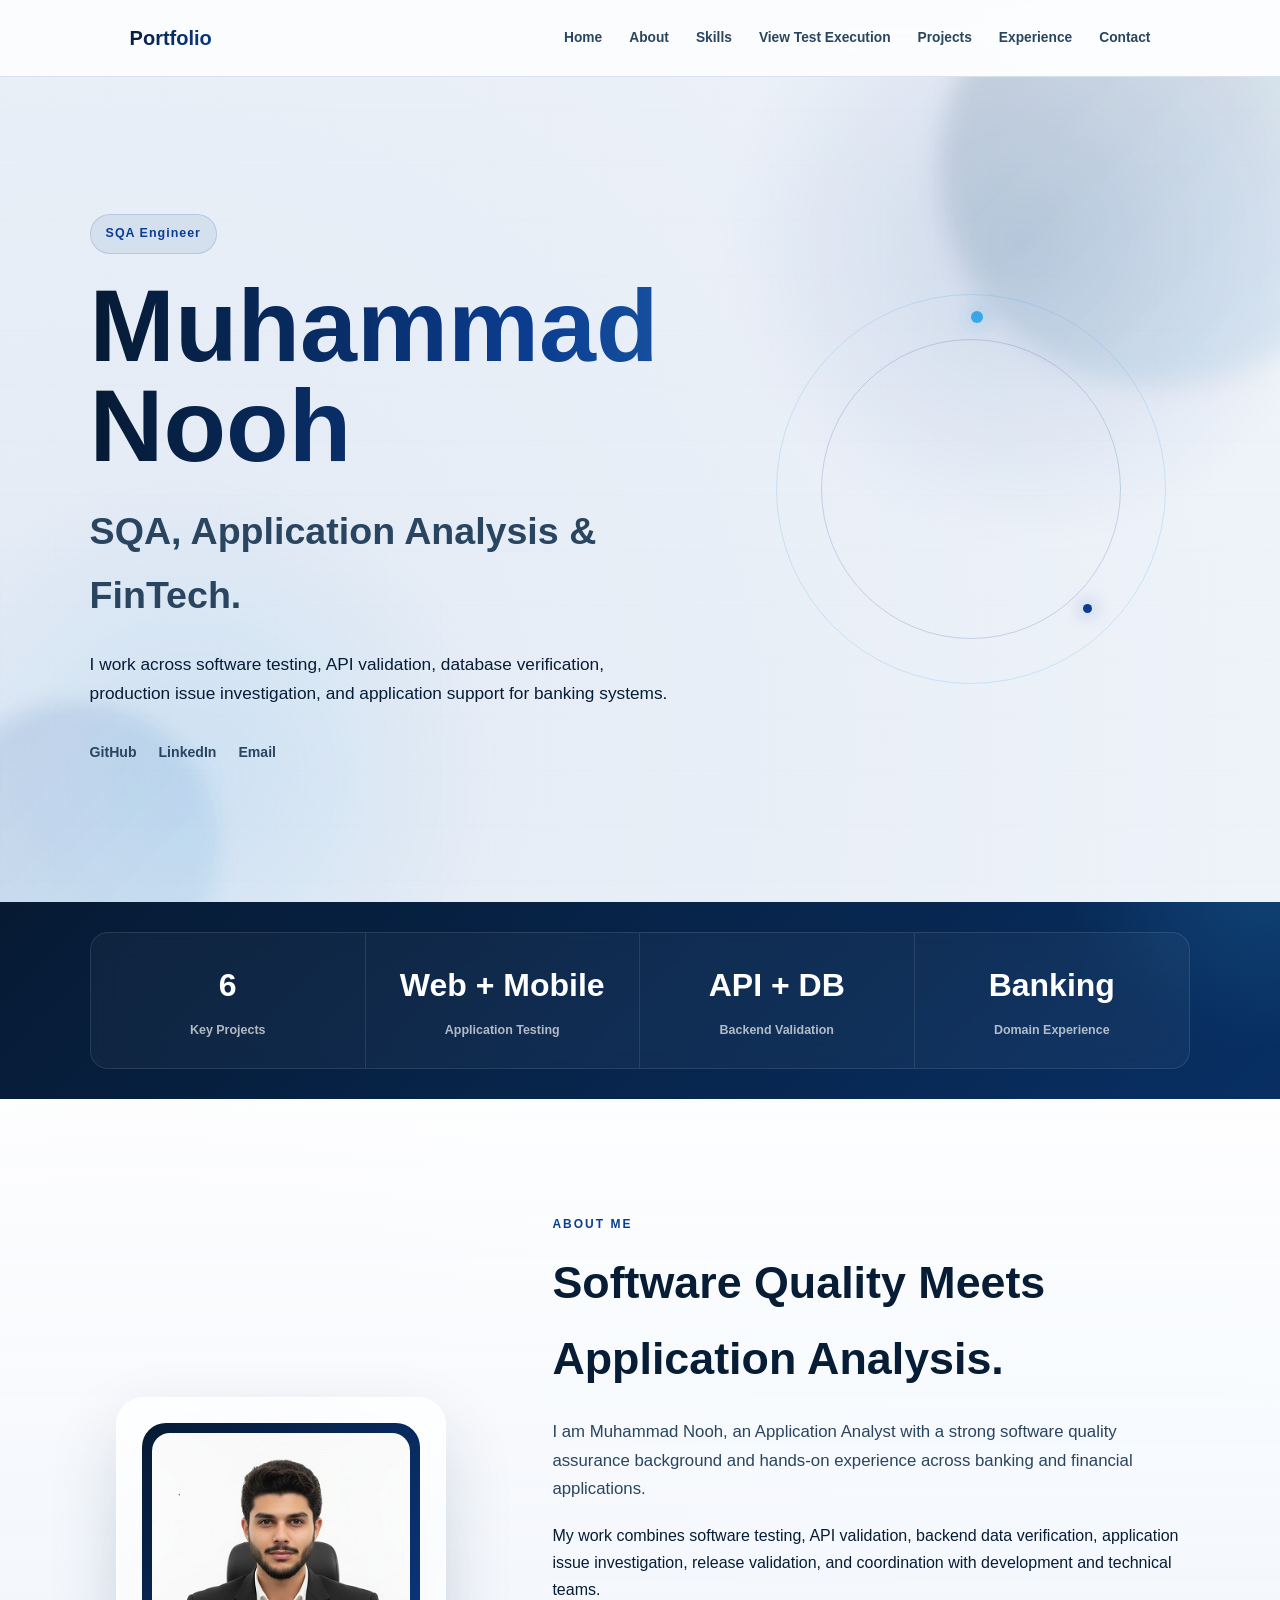
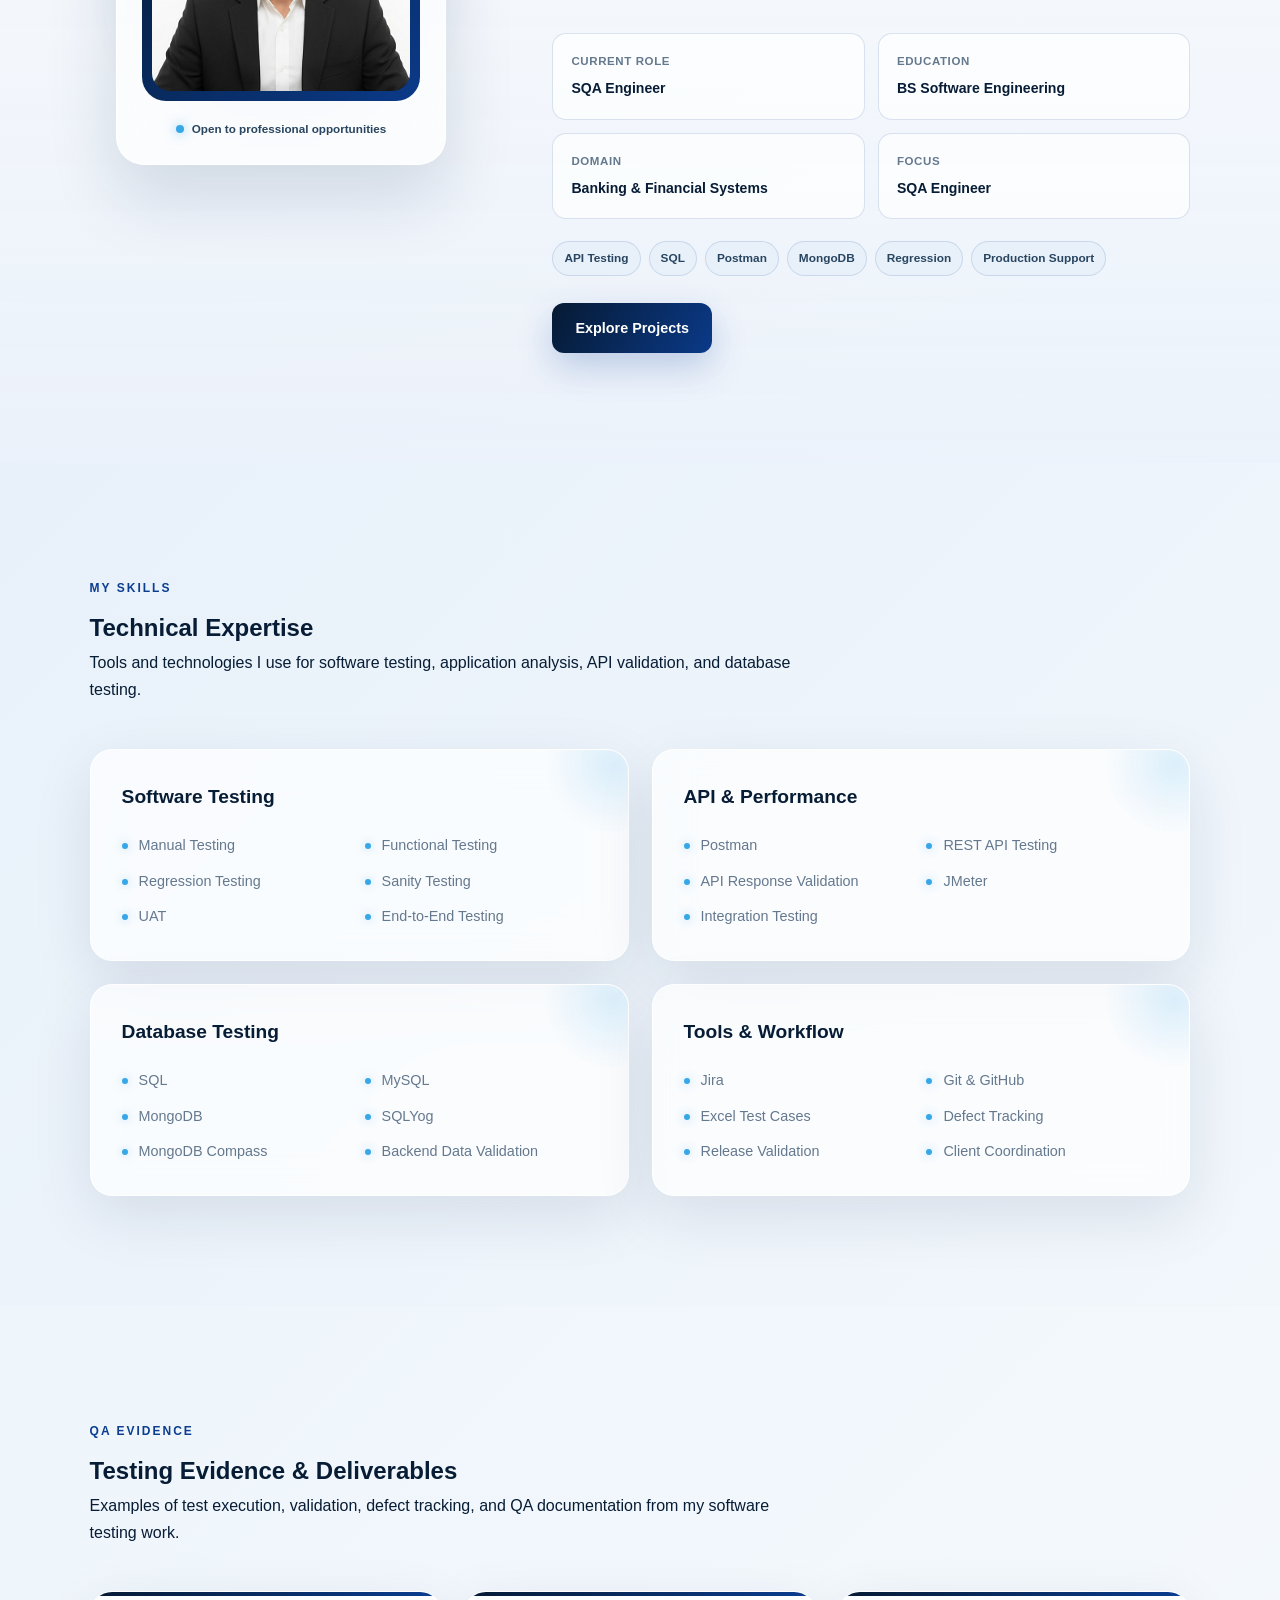
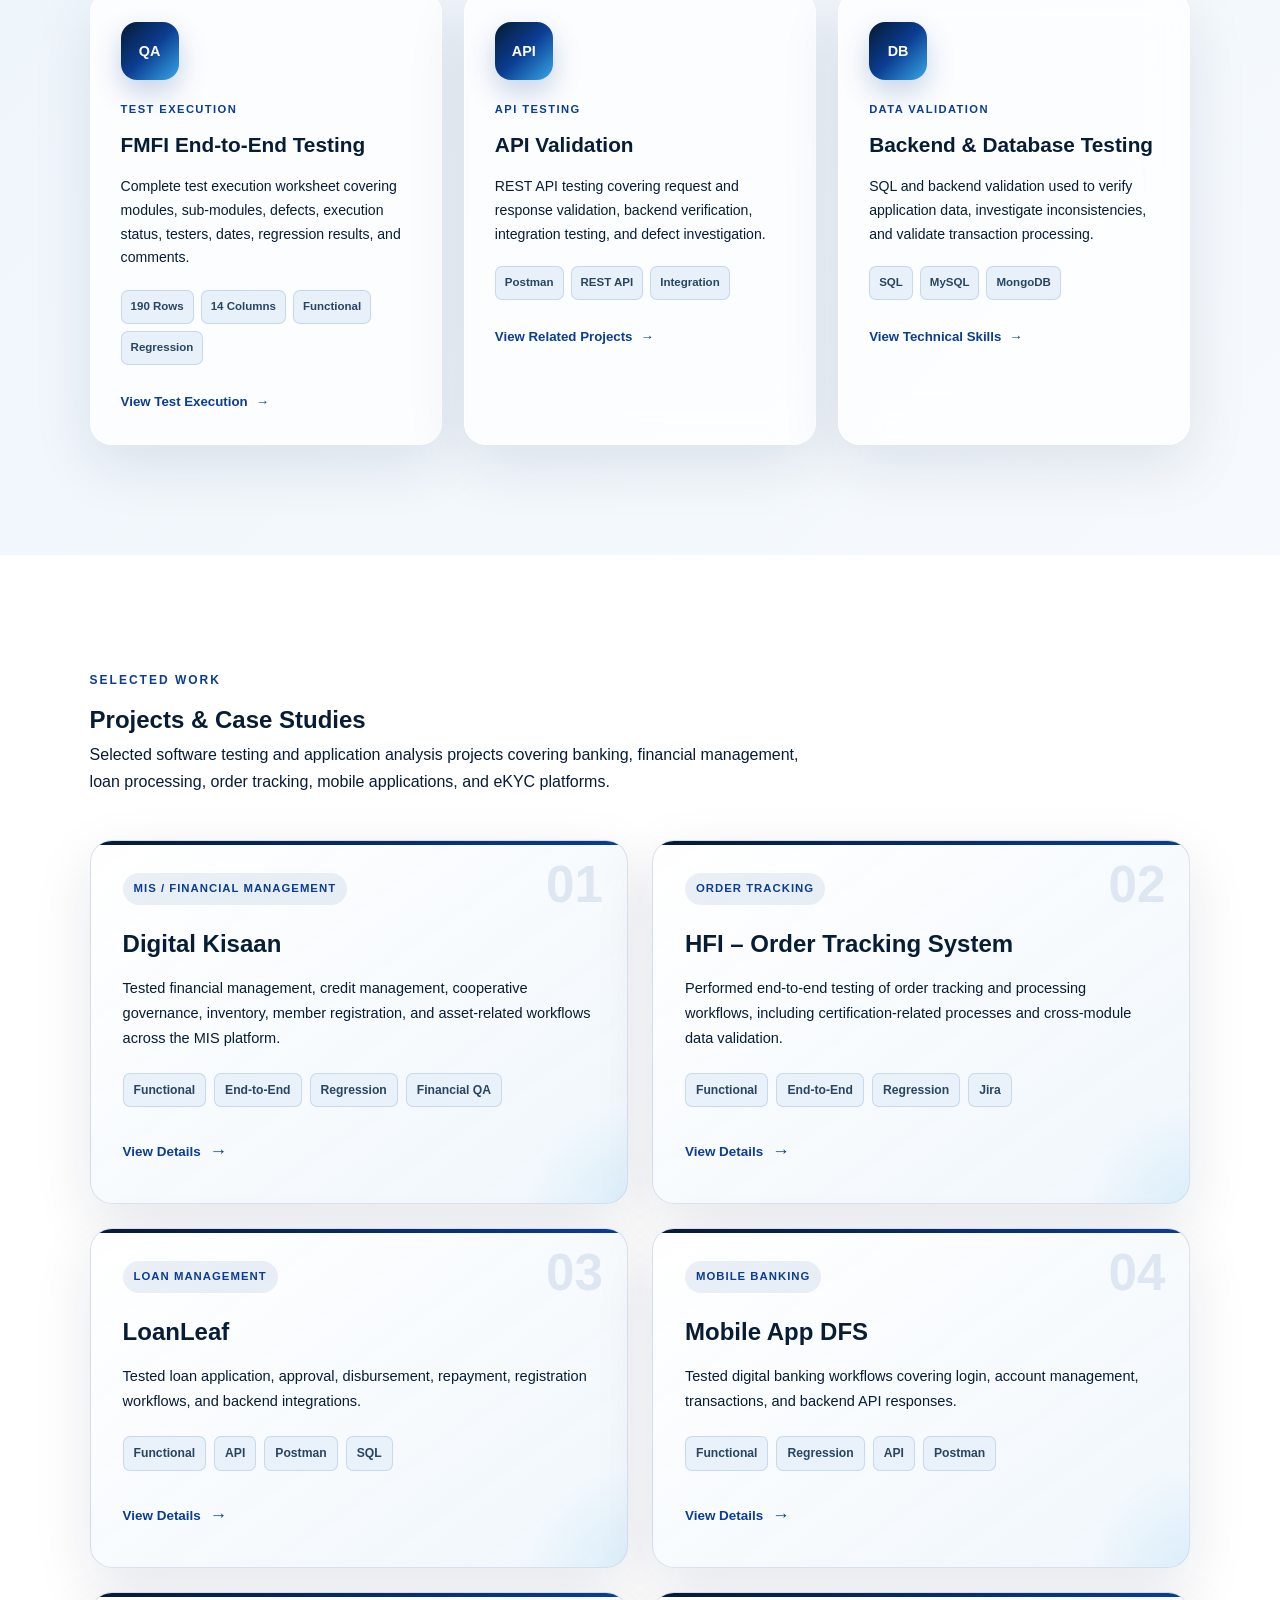
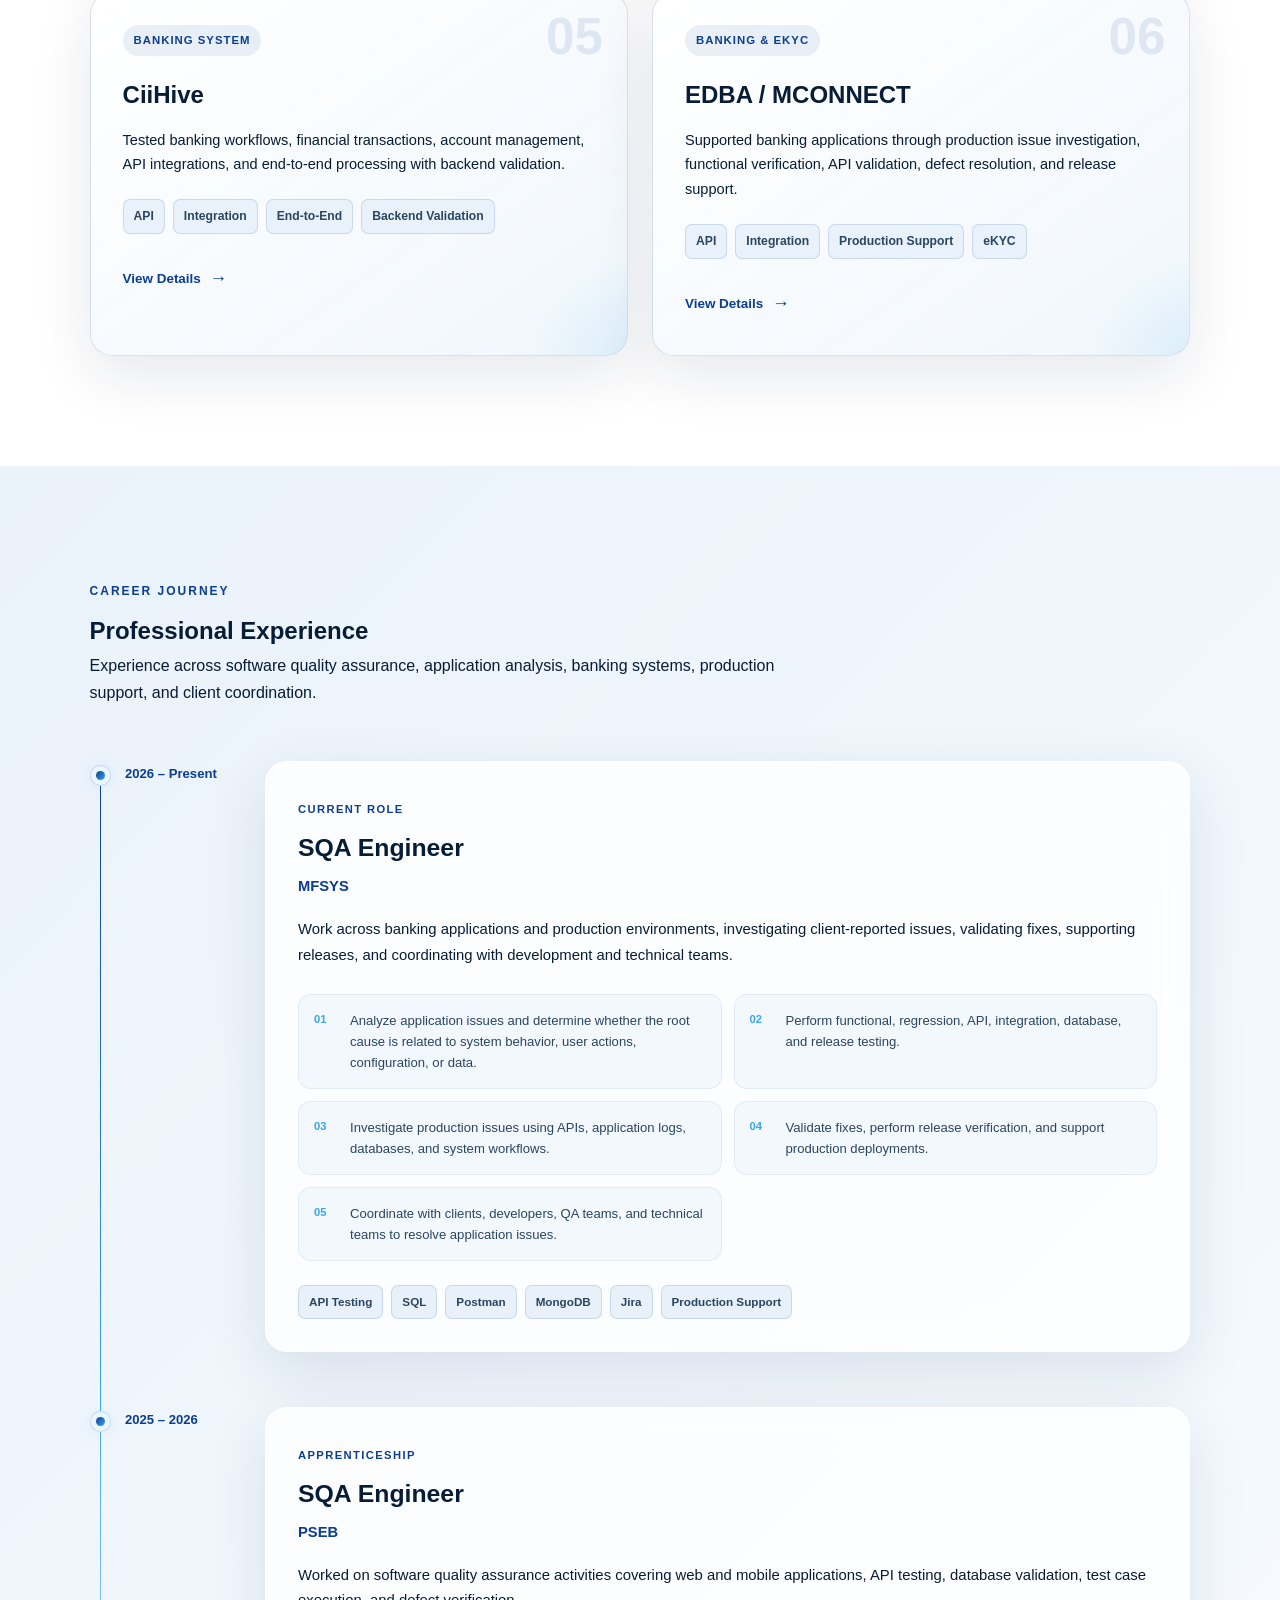
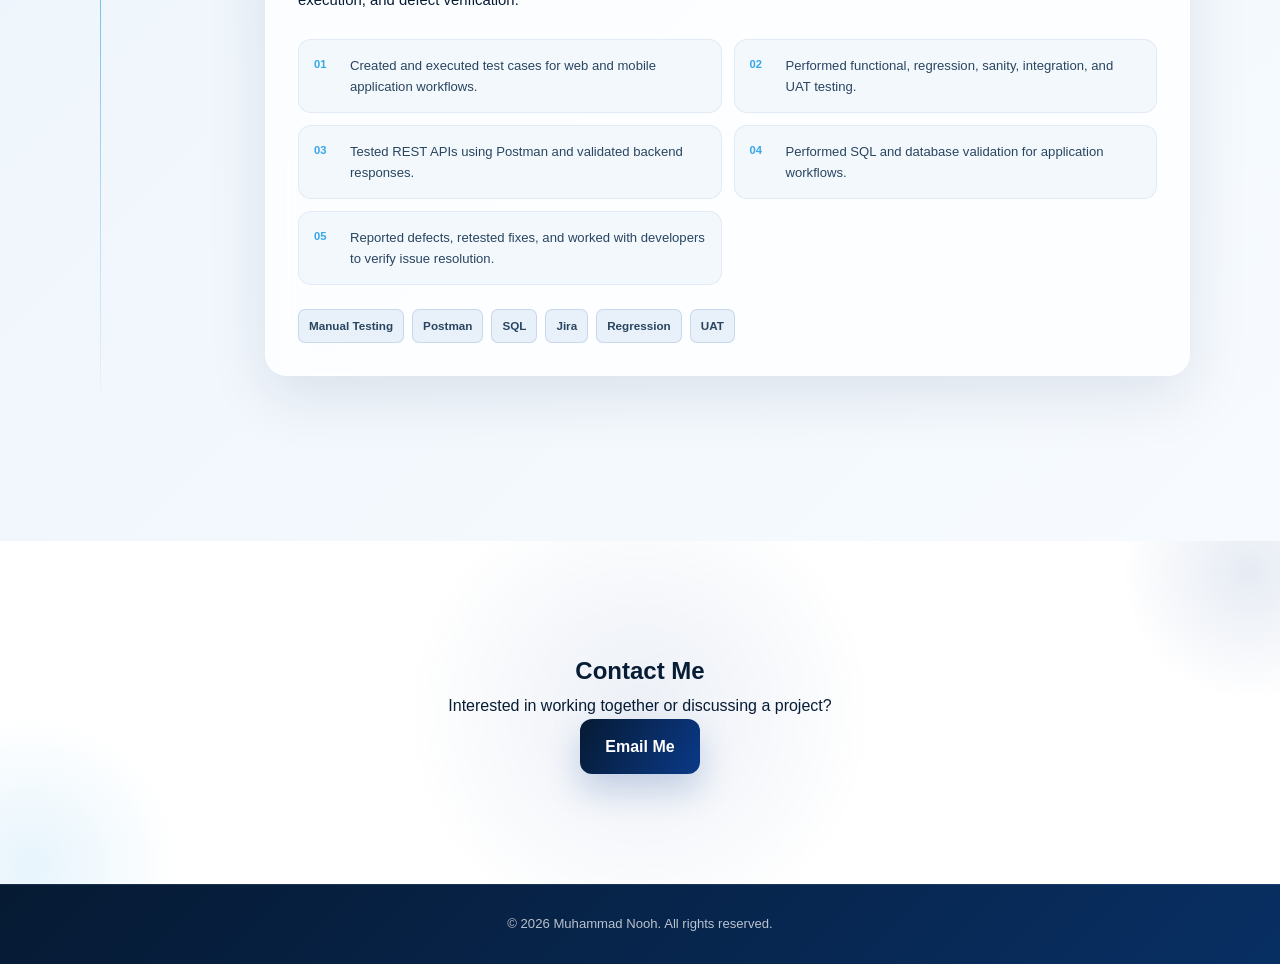
==== commit 0a7db3c5: "Final Push Removed QA train and the card + made it simple" ====
--- a/index.html
+++ b/index.html
@@ -7,7 +7,6 @@
     <title>Muhammad Nooh | Application Analyst & SQA Engineer</title>
 
     <link rel="stylesheet" href="css/style.css">
-<link rel="stylesheet" href="css/qa-railway.css">
 </head>
 
 <body>
@@ -134,69 +133,6 @@
 
             <div class="orbit orbit-two"></div>
 
-            <div class="hero-card">
-
-                <div class="card-top">
-
-                    <span class="status-dot"></span>
-
-                    <span>
-                        APPLICATION ANALYSIS
-                    </span>
-
-                </div>
-
-                <div class="card-icon">
-                    QA
-                </div>
-
-                <h3>
-                     Quality Assurance
-                </h3>
-
-                <p>
-                    Testing applications, APIs,
-                    databases and business workflows.
-                </p>
-
-                <div class="tech-grid">
-
-                    <div>
-                        <strong>API</strong>
-                        <span>Postman</span>
-                    </div>
-
-                    <div>
-                        <strong>DB</strong>
-                        <span>SQL / MongoDB</span>
-                    </div>
-
-                    <div>
-                        <strong>TEST</strong>
-                        <span>Regression</span>
-                    </div>
-
-                    <div>
-                        <strong>OPS</strong>
-                        <span>Production</span>
-                    </div>
-
-                </div>
-
-                <div class="card-progress">
-
-                    <div class="progress-label">
-                        <span>Quality Process</span>
-                        <span>QA</span>
-                    </div>
-
-                    <div class="progress-bar">
-                        <span></span>
-                    </div>
-
-                </div>
-
-            </div>
 
         </div>
 
@@ -299,7 +235,7 @@
 
                     <div class="profile-info">
                         <span>Current Role</span>
-                        <strong>SQA Engineer & Application Analyst</strong>
+                        <strong>SQA Engineer</strong>
                     </div>
 
                     <div class="profile-info">
@@ -314,7 +250,7 @@
 
                     <div class="profile-info">
                         <span>Focus</span>
-                        <strong>SQA & Application Analysis</strong>
+                        <strong>SQA Engineer</strong>
                     </div>
 
                 </div>
@@ -337,14 +273,6 @@
                         class="btn primary-btn"
                     >
                         Explore Projects
-                    </a>
-
-                    <a
-                        href="assets/documents/muhammad-nooh-cv.pdf"
-                        class="btn secondary-btn"
-                        target="_blank"
-                    >
-                        RESUME
                     </a>
 
                 </div>
@@ -922,7 +850,7 @@
                             </span>
 
                             <h3>
-                                SQA Engineer & Application Analyst
+                                SQA Engineer
                             </h3>
 
                             <p class="company-name">
@@ -930,10 +858,6 @@
                             </p>
 
                         </div>
-
-                        <span class="timeline-badge">
-                            Application Analysis
-                        </span>
 
                     </div>
 
@@ -1054,10 +978,6 @@
 
                         </div>
 
-                        <span class="timeline-badge">
-                            Software Quality
-                        </span>
-
                     </div>
 
 
@@ -1173,129 +1093,5 @@
 
     <script src="js/script.js"></script>
 
-    <script src="js/qa-railway.js"></script>
-
-    <!-- =========================================================
-     QA RAILWAY — HTML
-     Add this immediately after <body> in index.html
-========================================================= -->
-
-<div class="qa-railway" id="qaRailway" aria-hidden="true">
-
-    <div class="qa-railway__header">
-        <span class="qa-railway__signal"></span>
-        <span class="qa-railway__header-text">QA TEST PIPELINE</span>
-    </div>
-
-    <div class="qa-railway__track-area">
-
-        <div class="qa-railway__rail qa-railway__rail--left"></div>
-        <div class="qa-railway__rail qa-railway__rail--right"></div>
-
-        <div class="qa-railway__energy-line"></div>
-        <div class="qa-railway__energy-line qa-railway__energy-line--two"></div>
-        <div class="qa-railway__energy-line qa-railway__energy-line--three"></div>
-
-        <div class="qa-railway__stations">
-
-            <div class="qa-station is-active" data-stage="Planning" data-index="0">
-                <span class="qa-station__node"></span>
-                <span class="qa-station__panel">
-                    <strong>01</strong>
-                    <b>Planning</b>
-                    <small>Scope · Strategy</small>
-                </span>
-            </div>
-
-            <div class="qa-station" data-stage="Requirements Analysis" data-index="1">
-                <span class="qa-station__node"></span>
-                <span class="qa-station__panel">
-                    <strong>02</strong>
-                    <b>Requirements</b>
-                    <small>Analysis · Review</small>
-                </span>
-            </div>
-
-            <div class="qa-station" data-stage="Test Design" data-index="2">
-                <span class="qa-station__node"></span>
-                <span class="qa-station__panel">
-                    <strong>03</strong>
-                    <b>Test Design</b>
-                    <small>Cases · Data</small>
-                </span>
-            </div>
-
-            <div class="qa-station" data-stage="Test Execution" data-index="3">
-                <span class="qa-station__node"></span>
-                <span class="qa-station__panel">
-                    <strong>04</strong>
-                    <b>Execution</b>
-                    <small>Run · Validate</small>
-                </span>
-            </div>
-
-            <div class="qa-station" data-stage="Defect / Retest" data-index="4">
-                <span class="qa-station__node"></span>
-                <span class="qa-station__panel">
-                    <strong>05</strong>
-                    <b>Defect / Retest</b>
-                    <small>Fix · Regression</small>
-                </span>
-            </div>
-
-            <div class="qa-station" data-stage="Test Closure" data-index="5">
-                <span class="qa-station__node"></span>
-                <span class="qa-station__panel">
-                    <strong>06</strong>
-                    <b>Test Closure</b>
-                    <small>Report · Sign-off</small>
-                </span>
-            </div>
-
-        </div>
-
-        <div class="qa-train" id="qaTrain">
-
-            <div class="qa-train__light qa-train__light--top"></div>
-            <div class="qa-train__body">
-
-                <div class="qa-train__roof"></div>
-
-                <div class="qa-train__screen">
-                    <span>QA</span>
-                    <small>LIVE</small>
-                </div>
-
-                <div class="qa-train__text">
-                    <strong>TEST ENGINE</strong>
-                    <span id="qaTrainStage">PLANNING</span>
-                </div>
-
-                <div class="qa-train__front">
-                    <span></span>
-                </div>
-
-            </div>
-
-            <div class="qa-train__wheel qa-train__wheel--one"></div>
-            <div class="qa-train__wheel qa-train__wheel--two"></div>
-            <div class="qa-train__wheel qa-train__wheel--three"></div>
-
-            <div class="qa-train__wake"></div>
-            <div class="qa-train__wake qa-train__wake--two"></div>
-
-        </div>
-
-    </div>
-
-    <div class="qa-railway__hud">
-        <span class="qa-railway__hud-label">STLC</span>
-        <span class="qa-railway__hud-stage" id="qaHudStage">PLANNING</span>
-        <span class="qa-railway__hud-progress">
-            <i id="qaRailwayProgress"></i>
-        </span>
-    </div>
-
-</div>
 </body>
 </html>
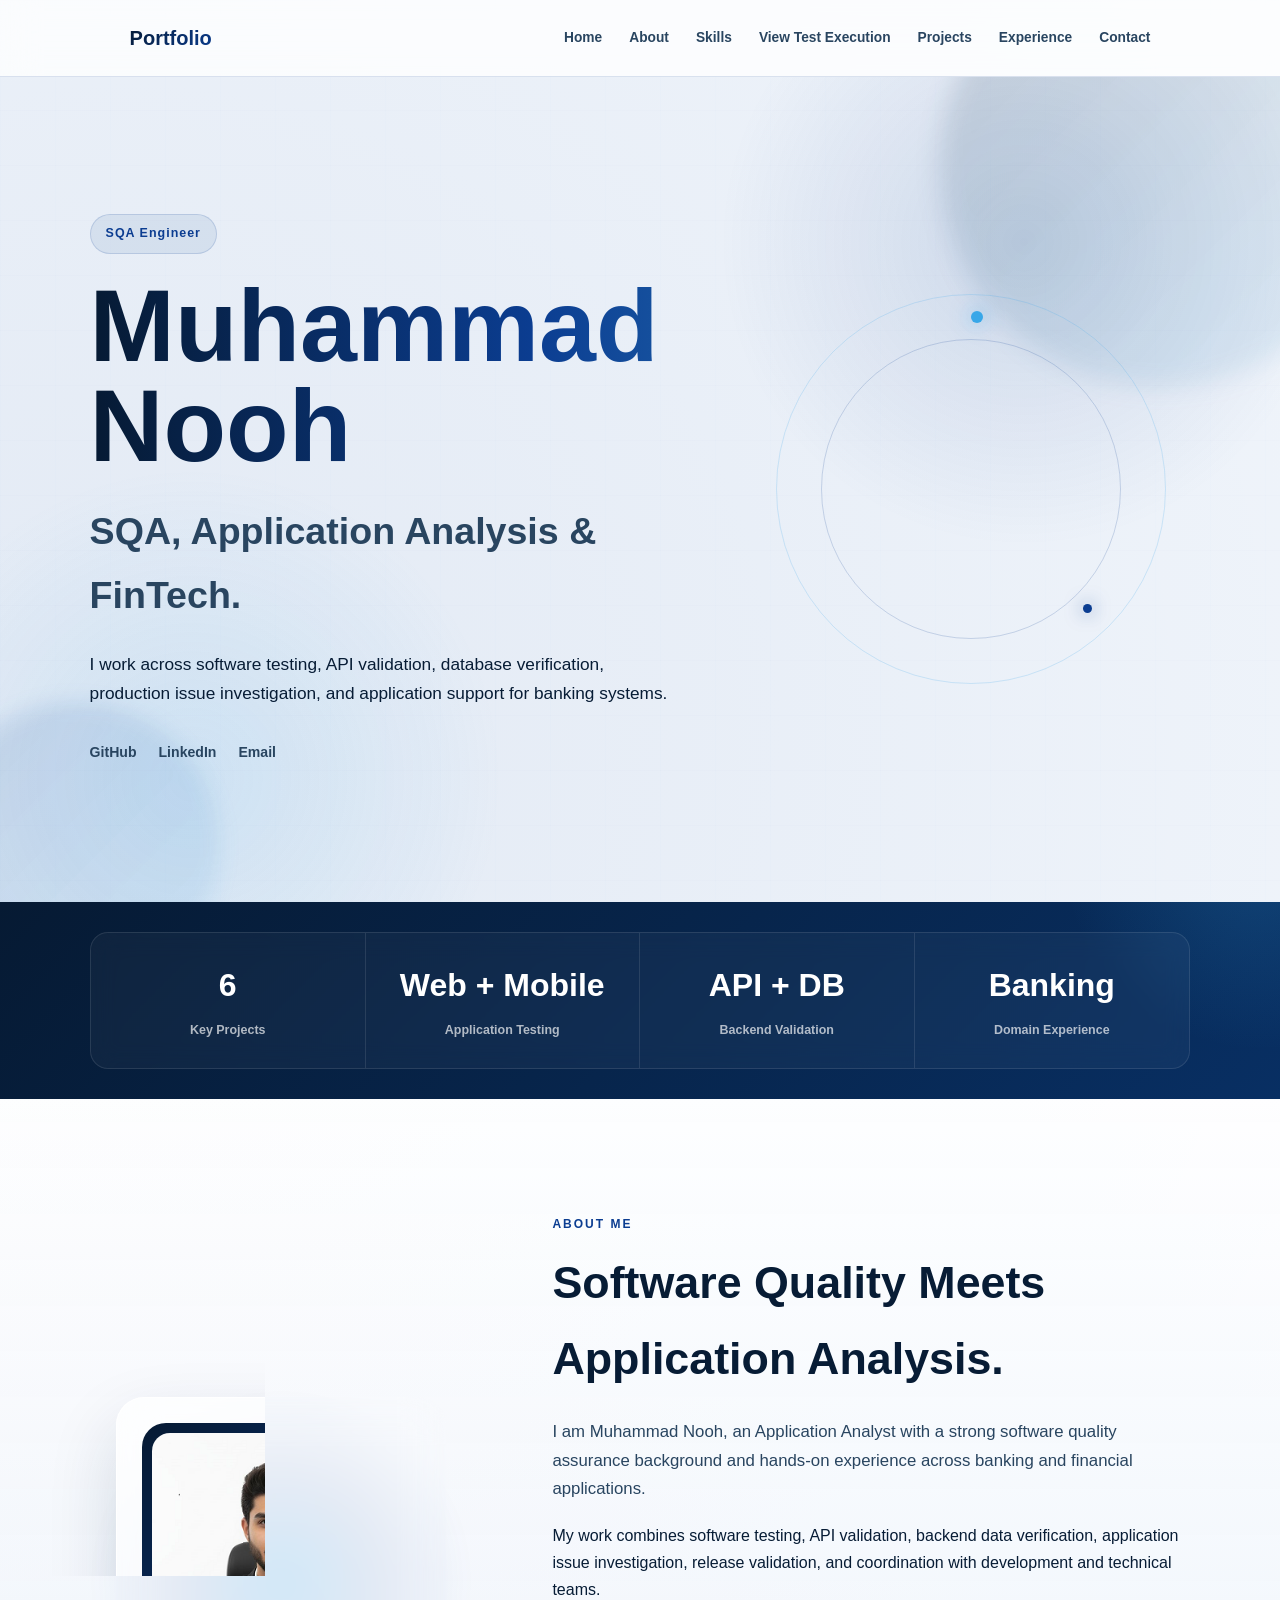
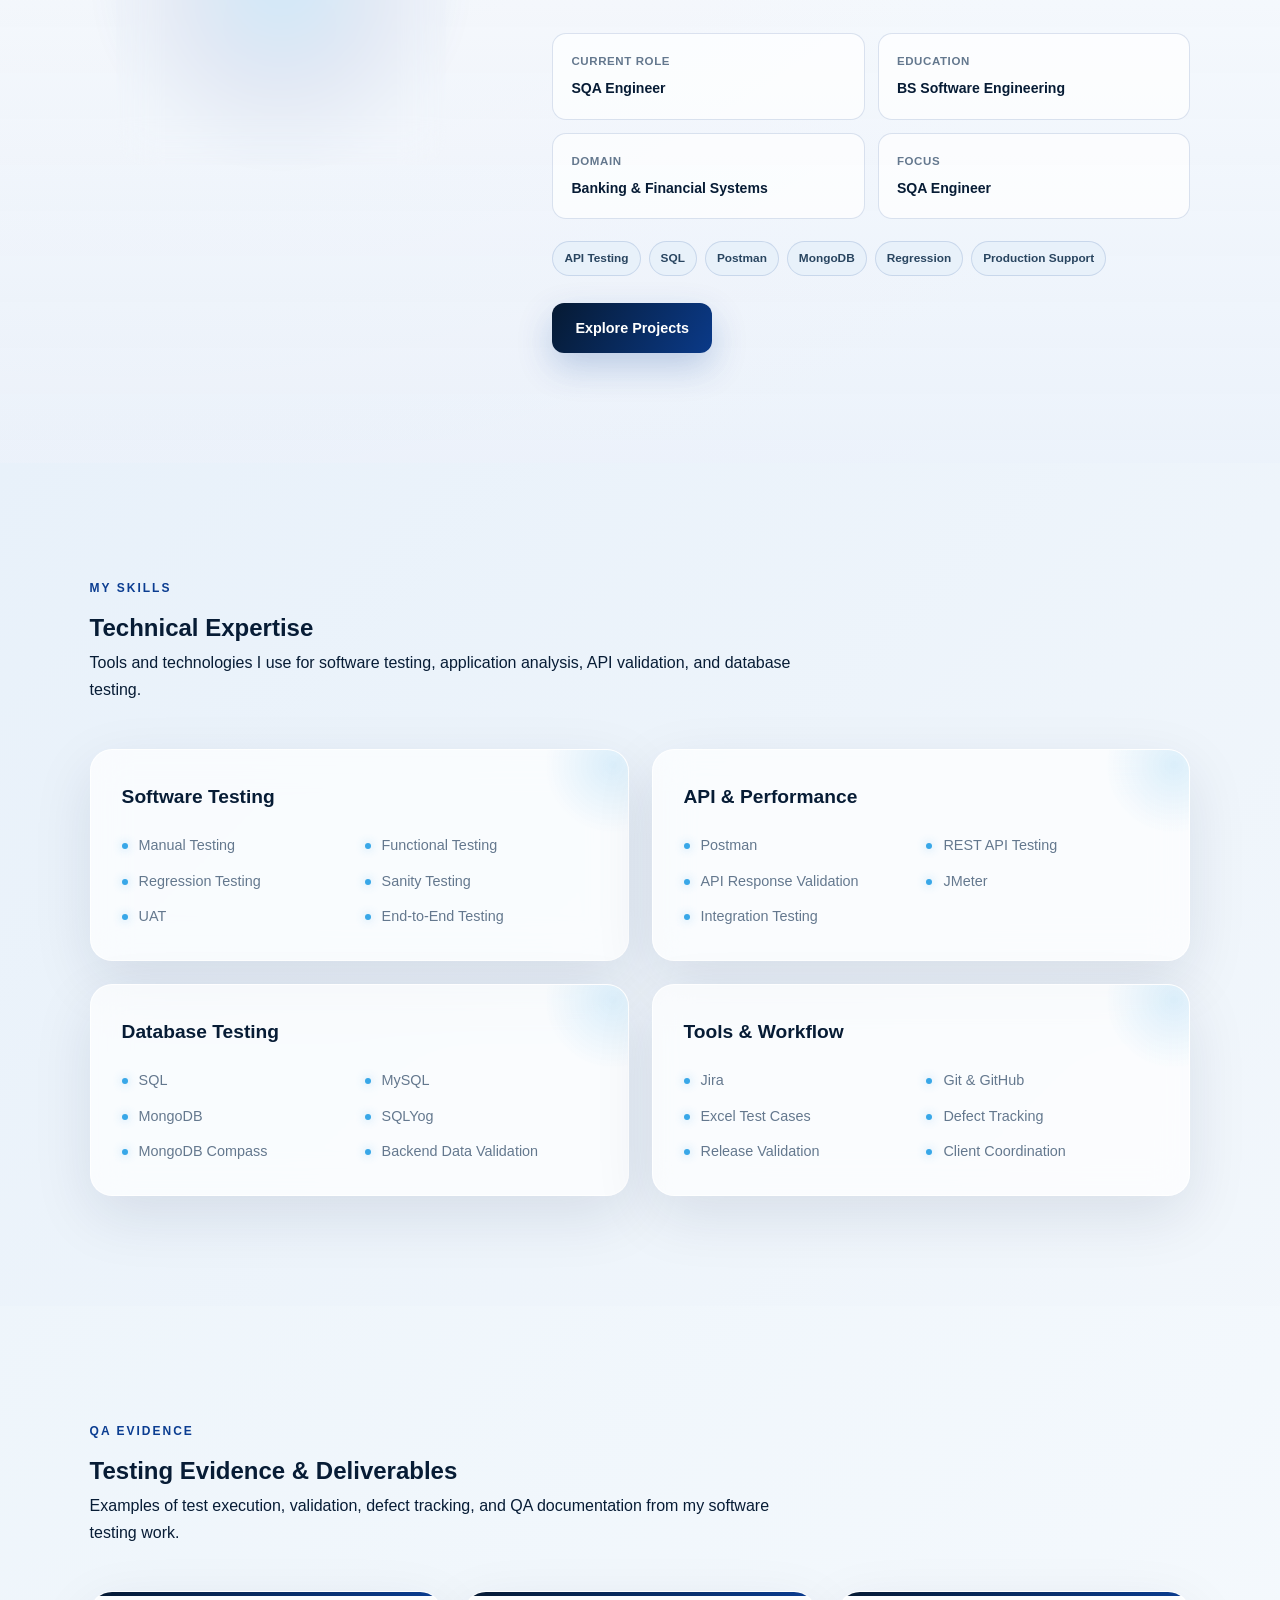
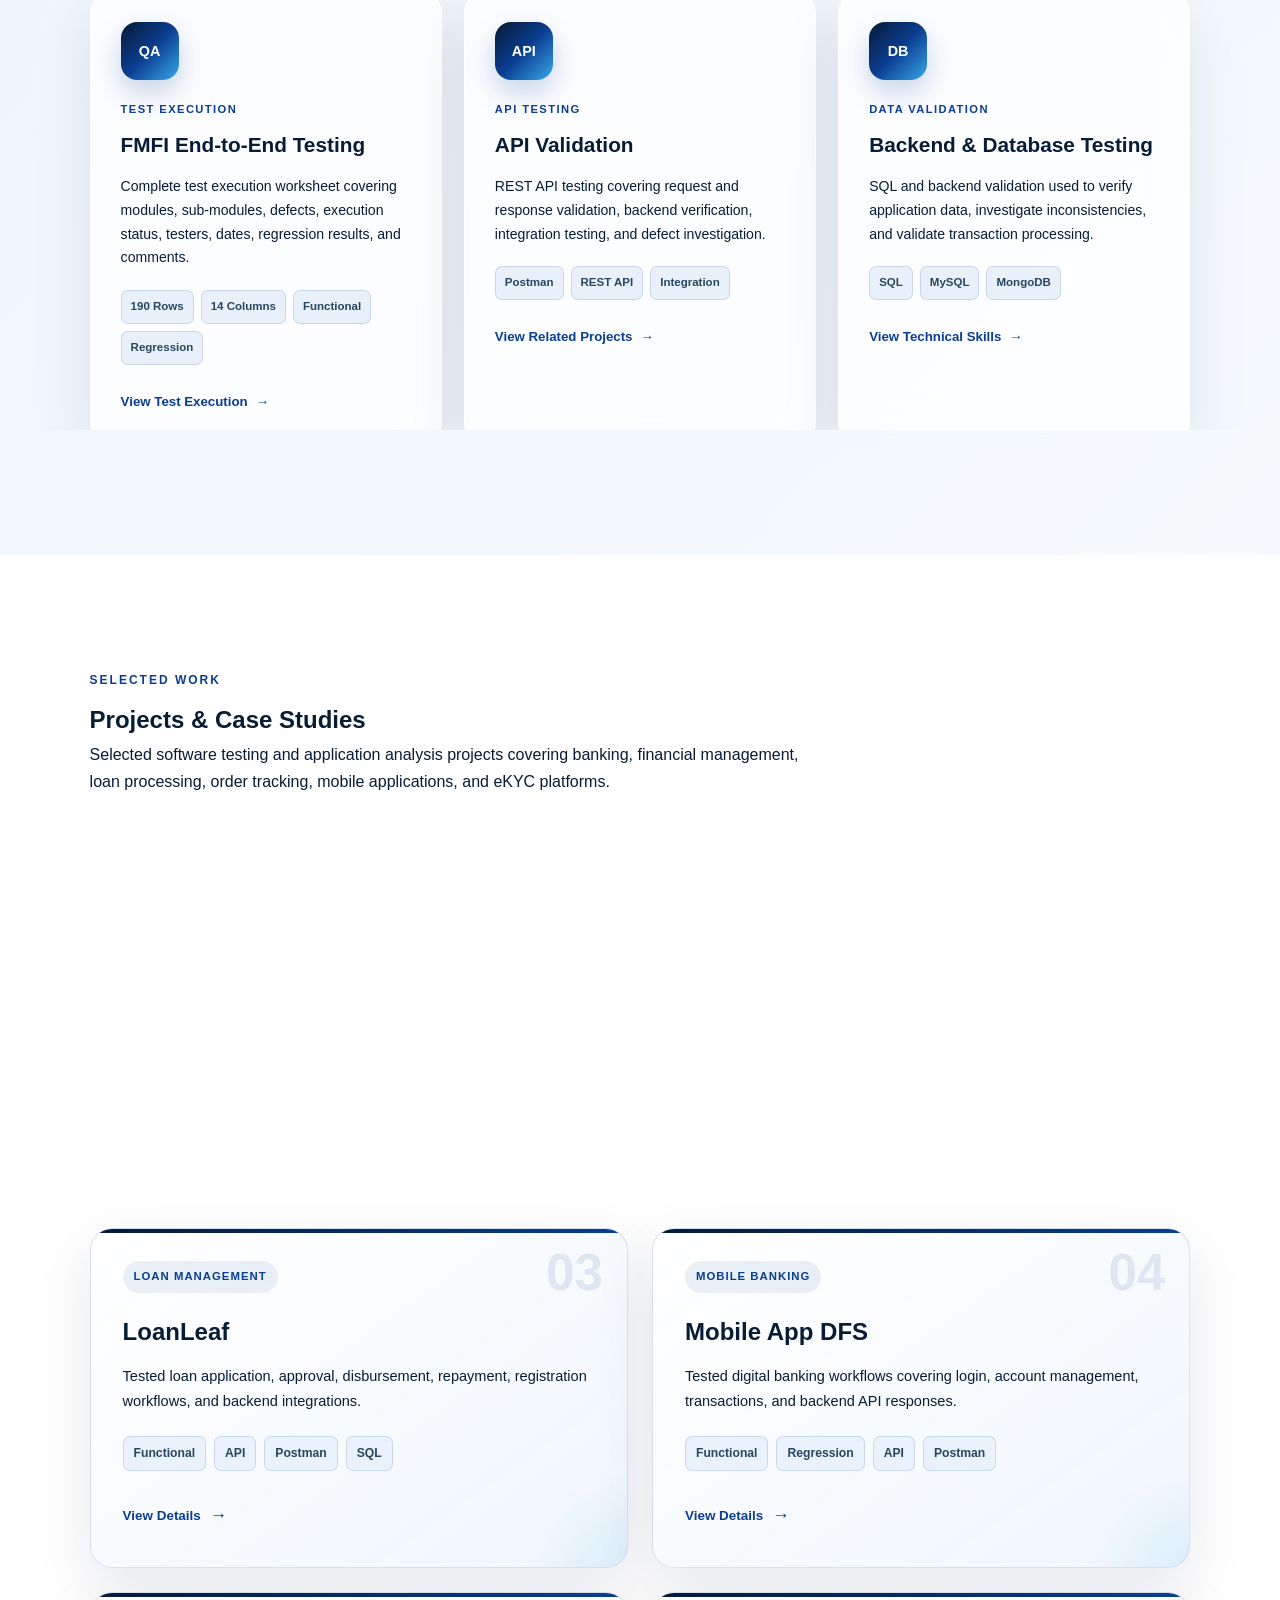
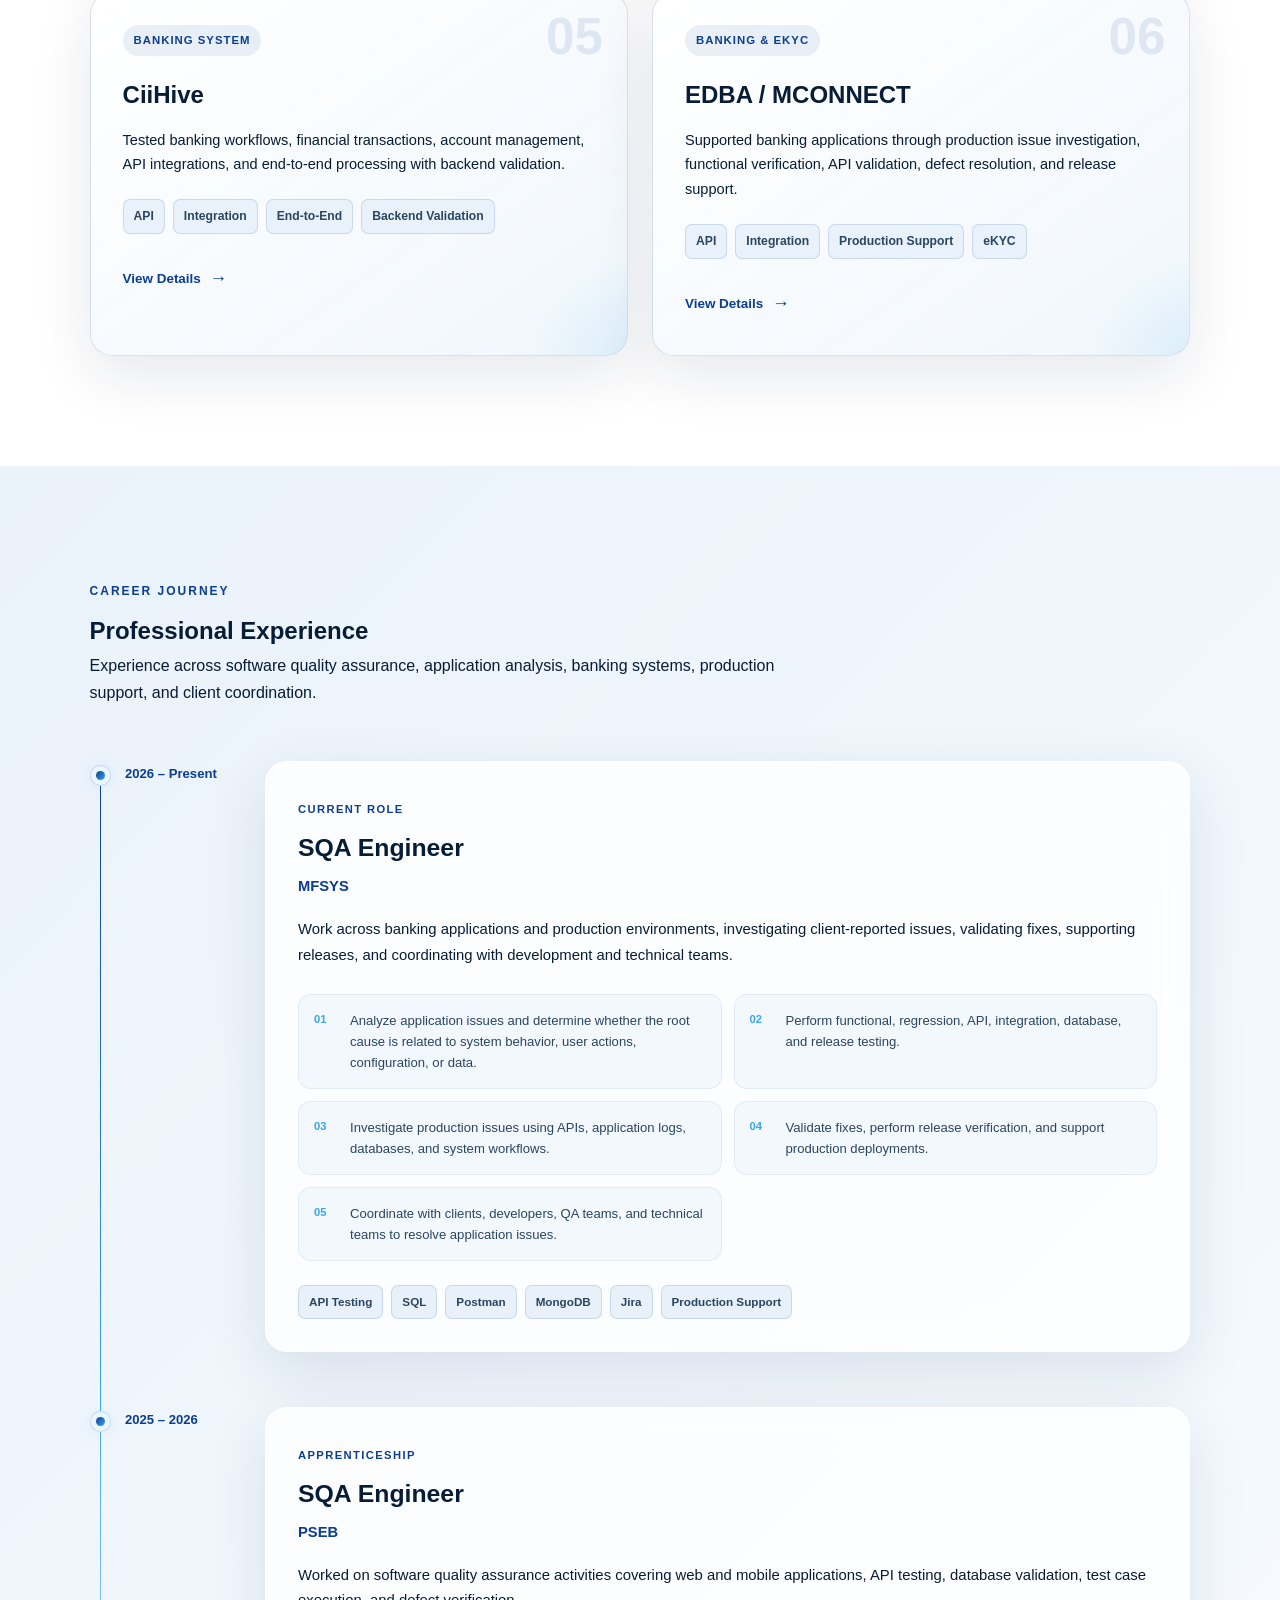
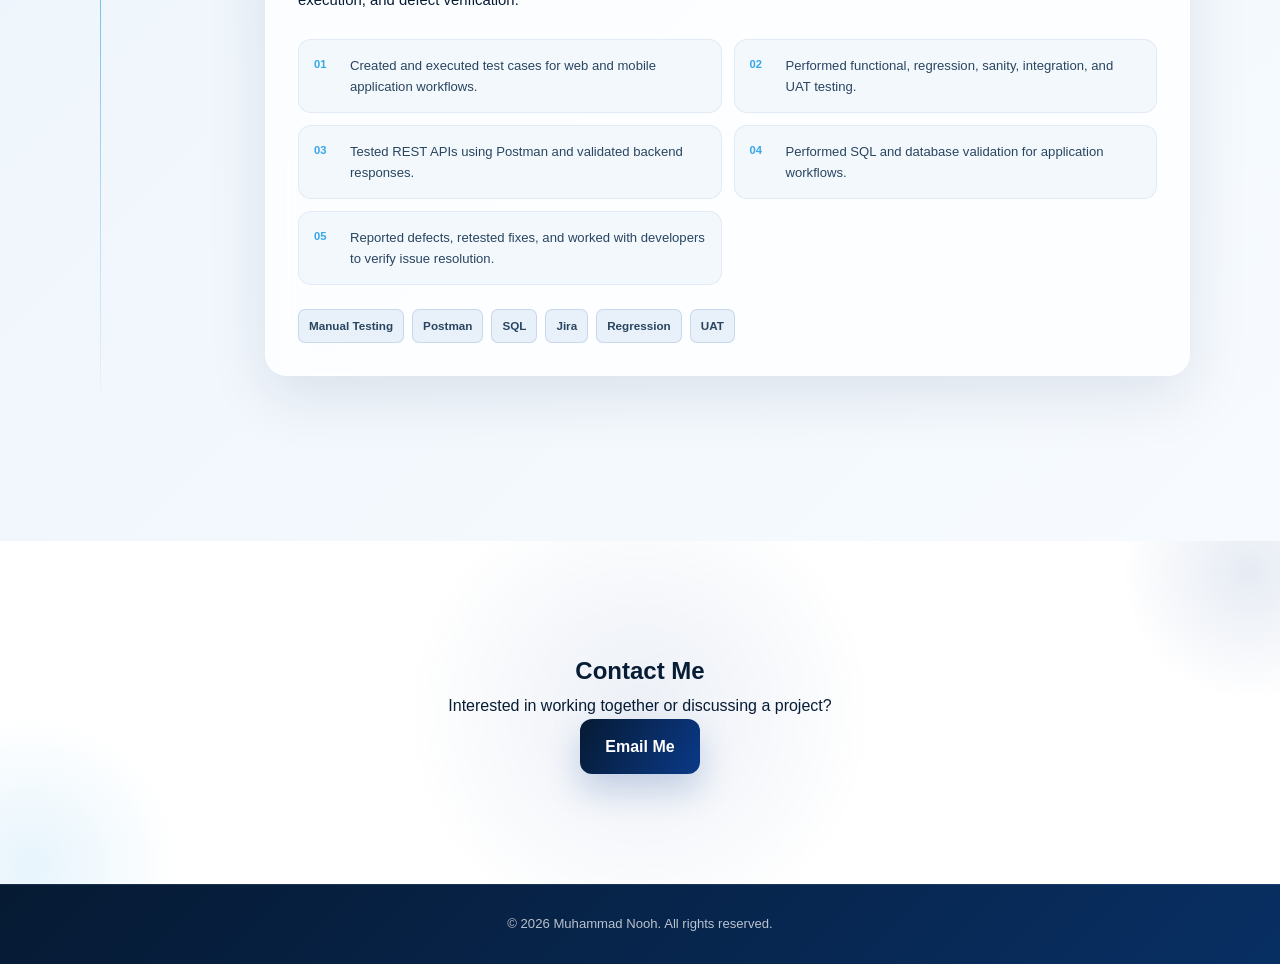
==== commit ed2333bd: "Updated the oppertunity column" ====
--- a/index.html
+++ b/index.html
@@ -197,7 +197,7 @@
 
                     <div class="profile-status">
                         <span></span>
-                        Open to professional opportunities
+                        Open To New Oppertunities
                     </div>
 
                 </div>
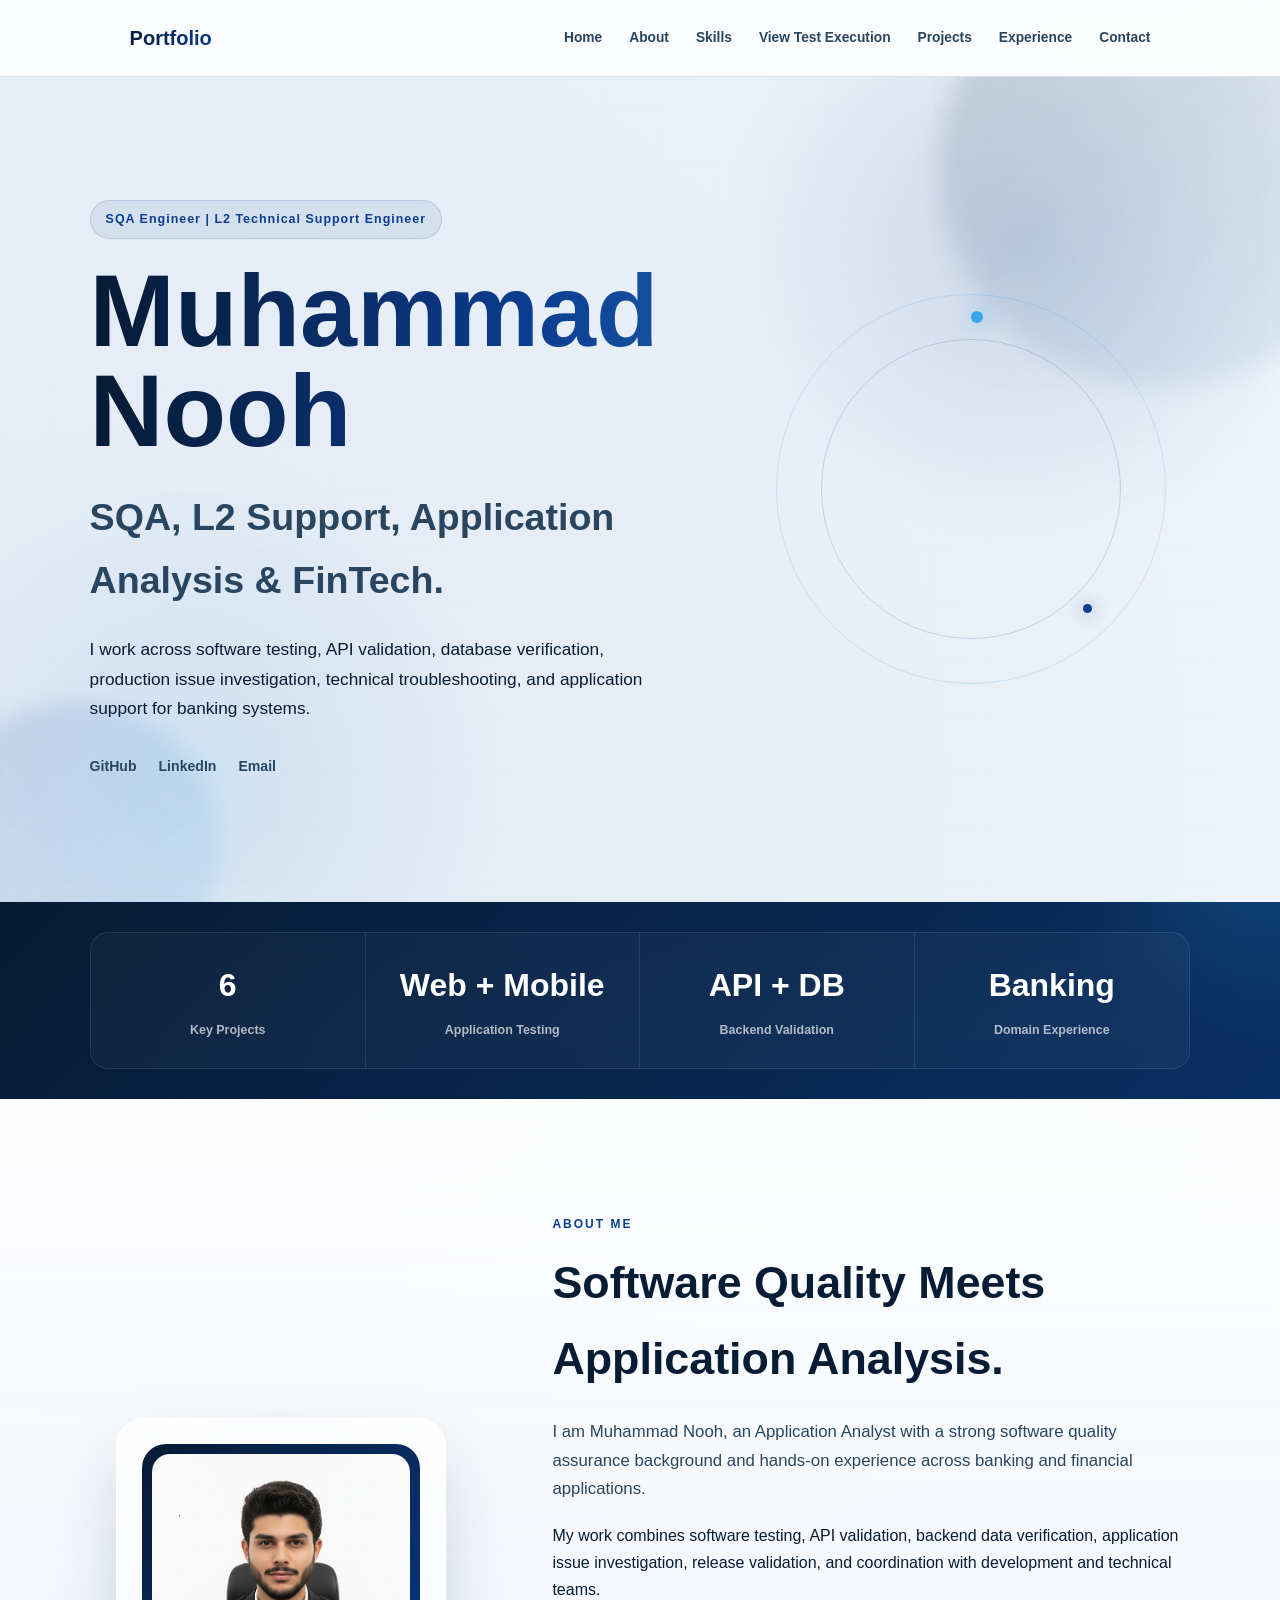
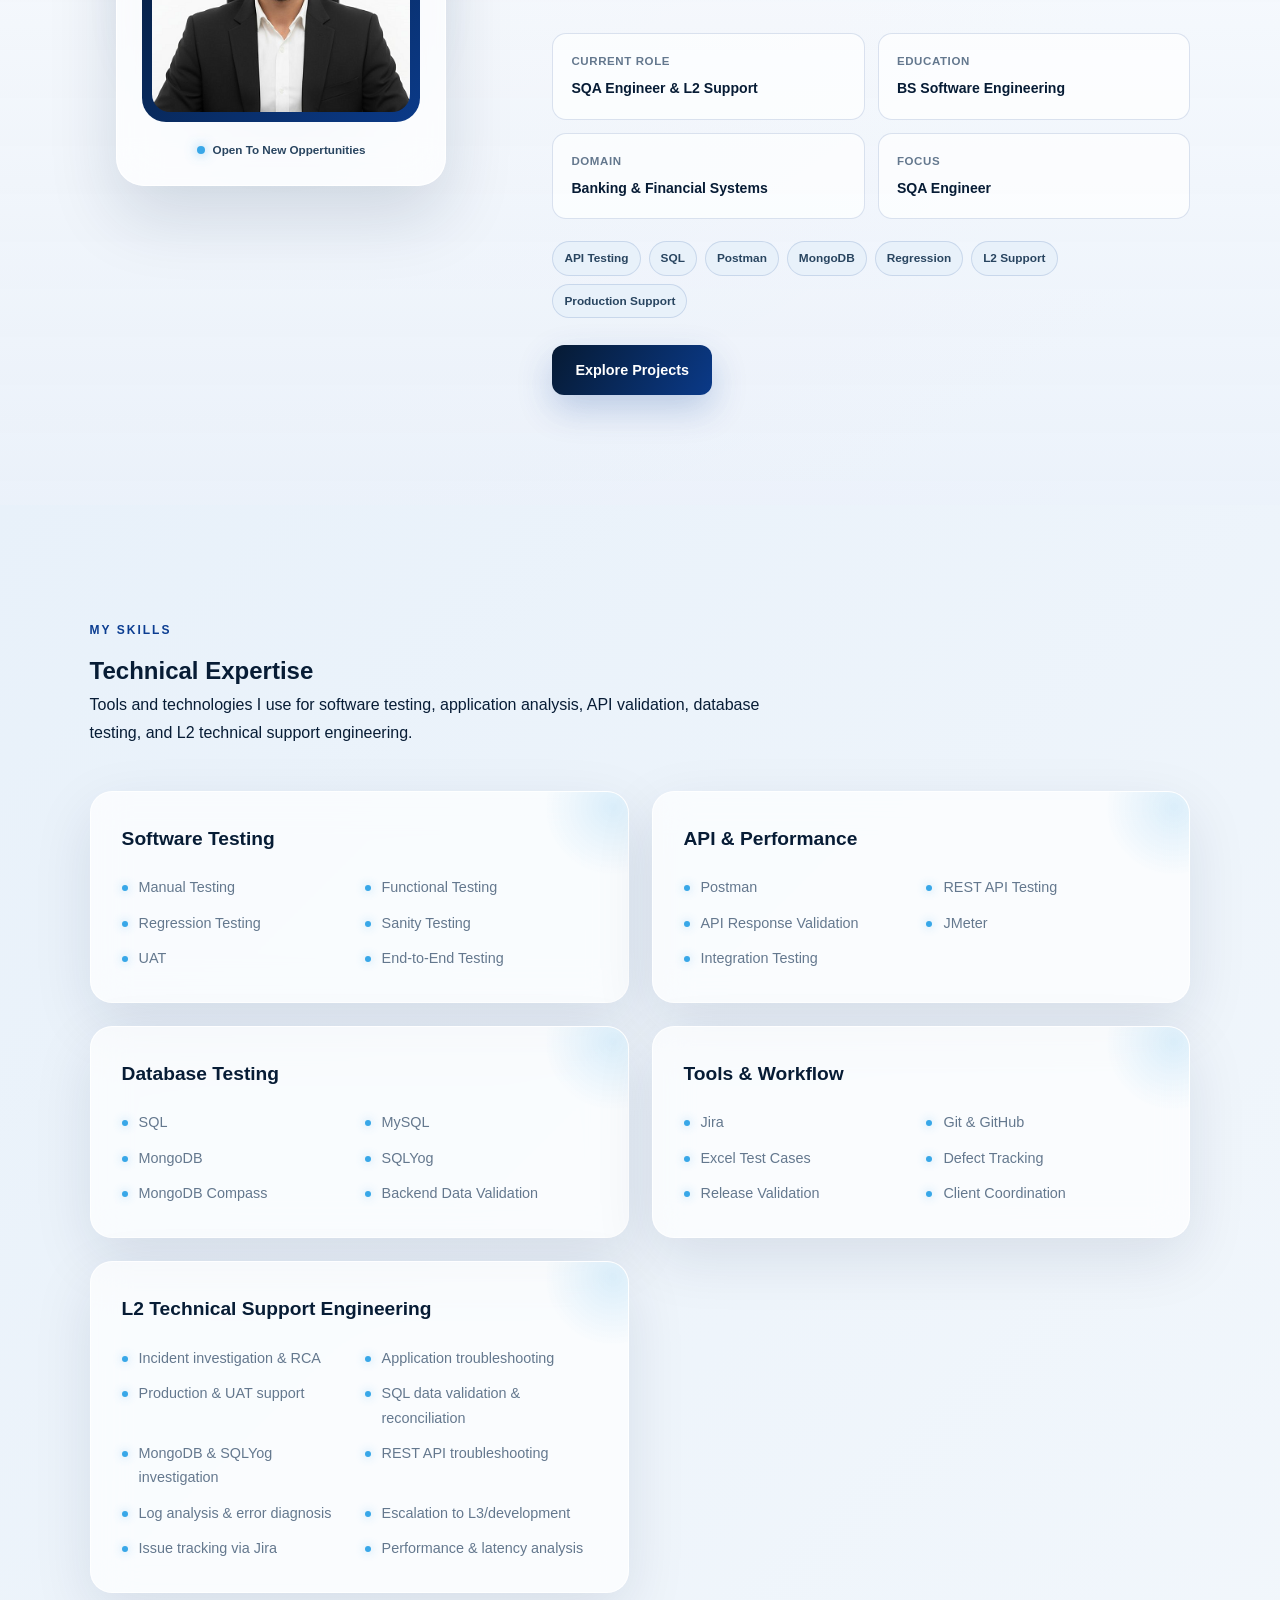
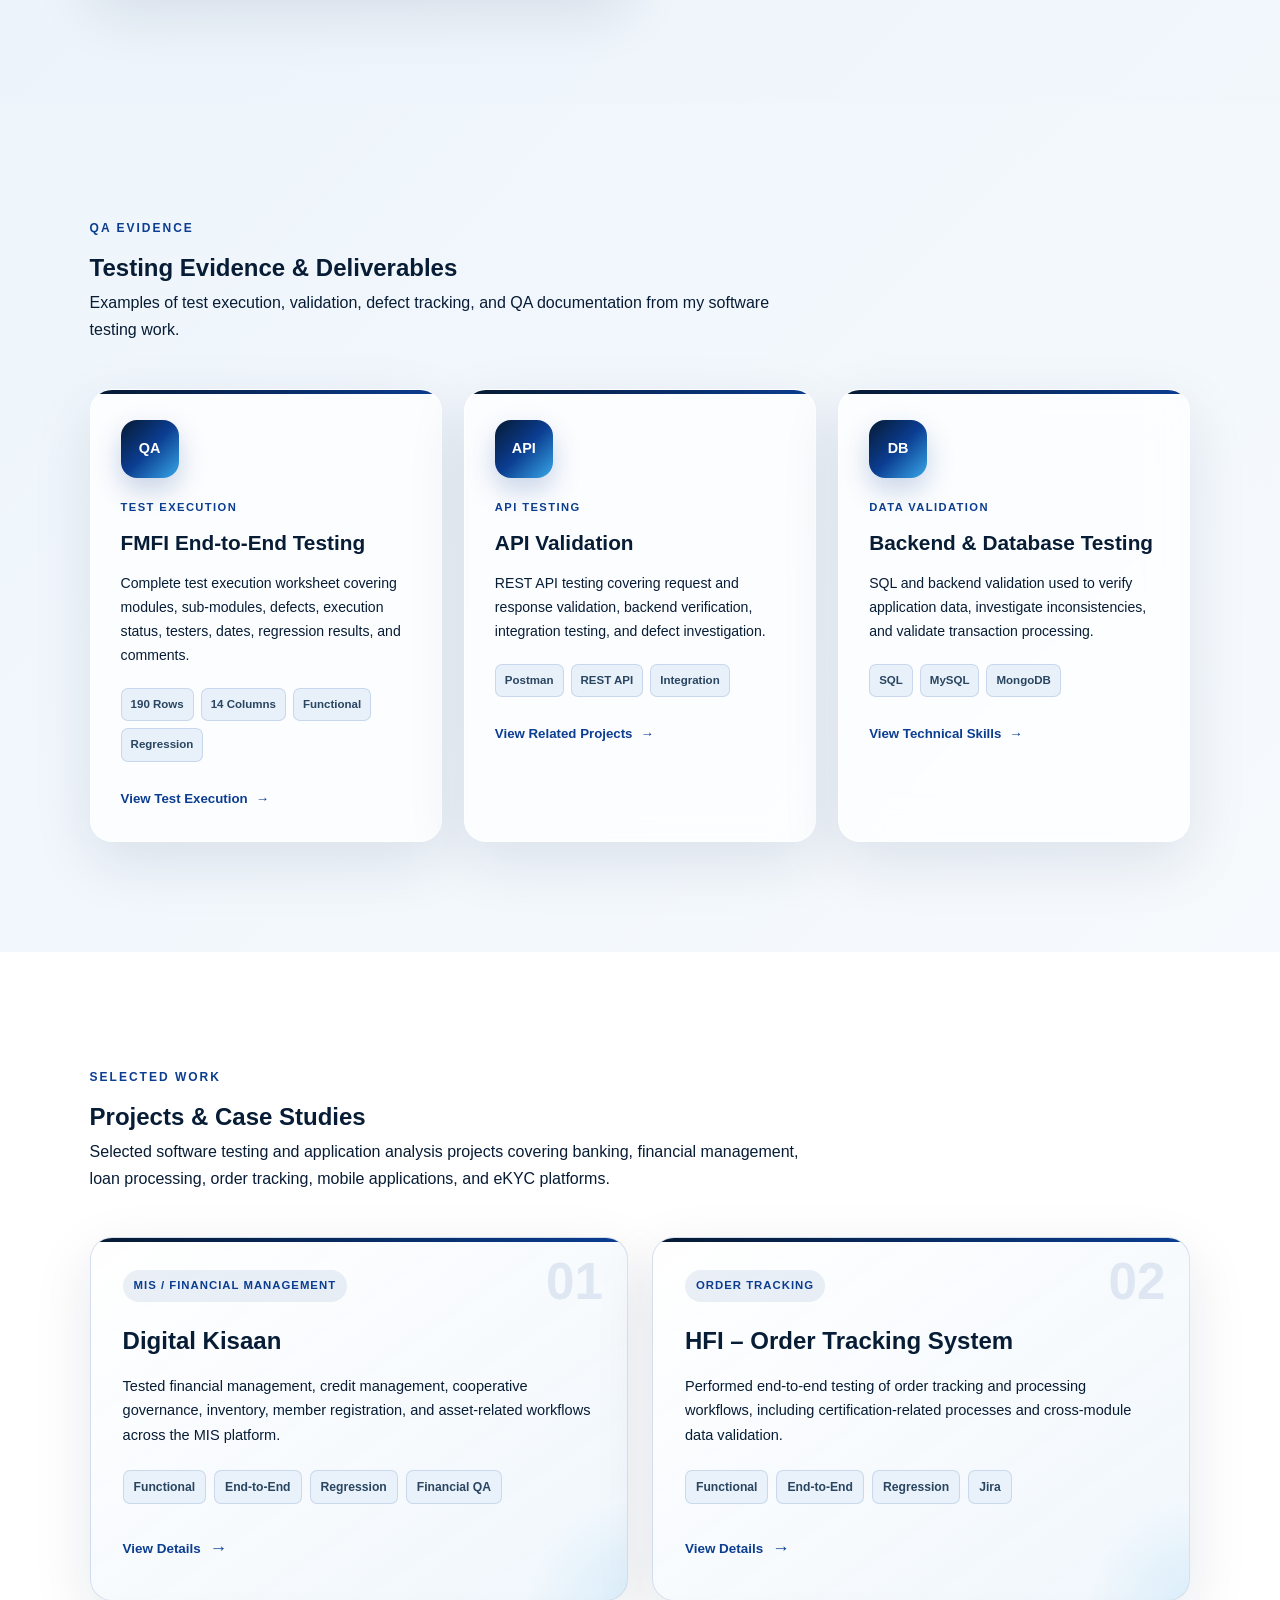
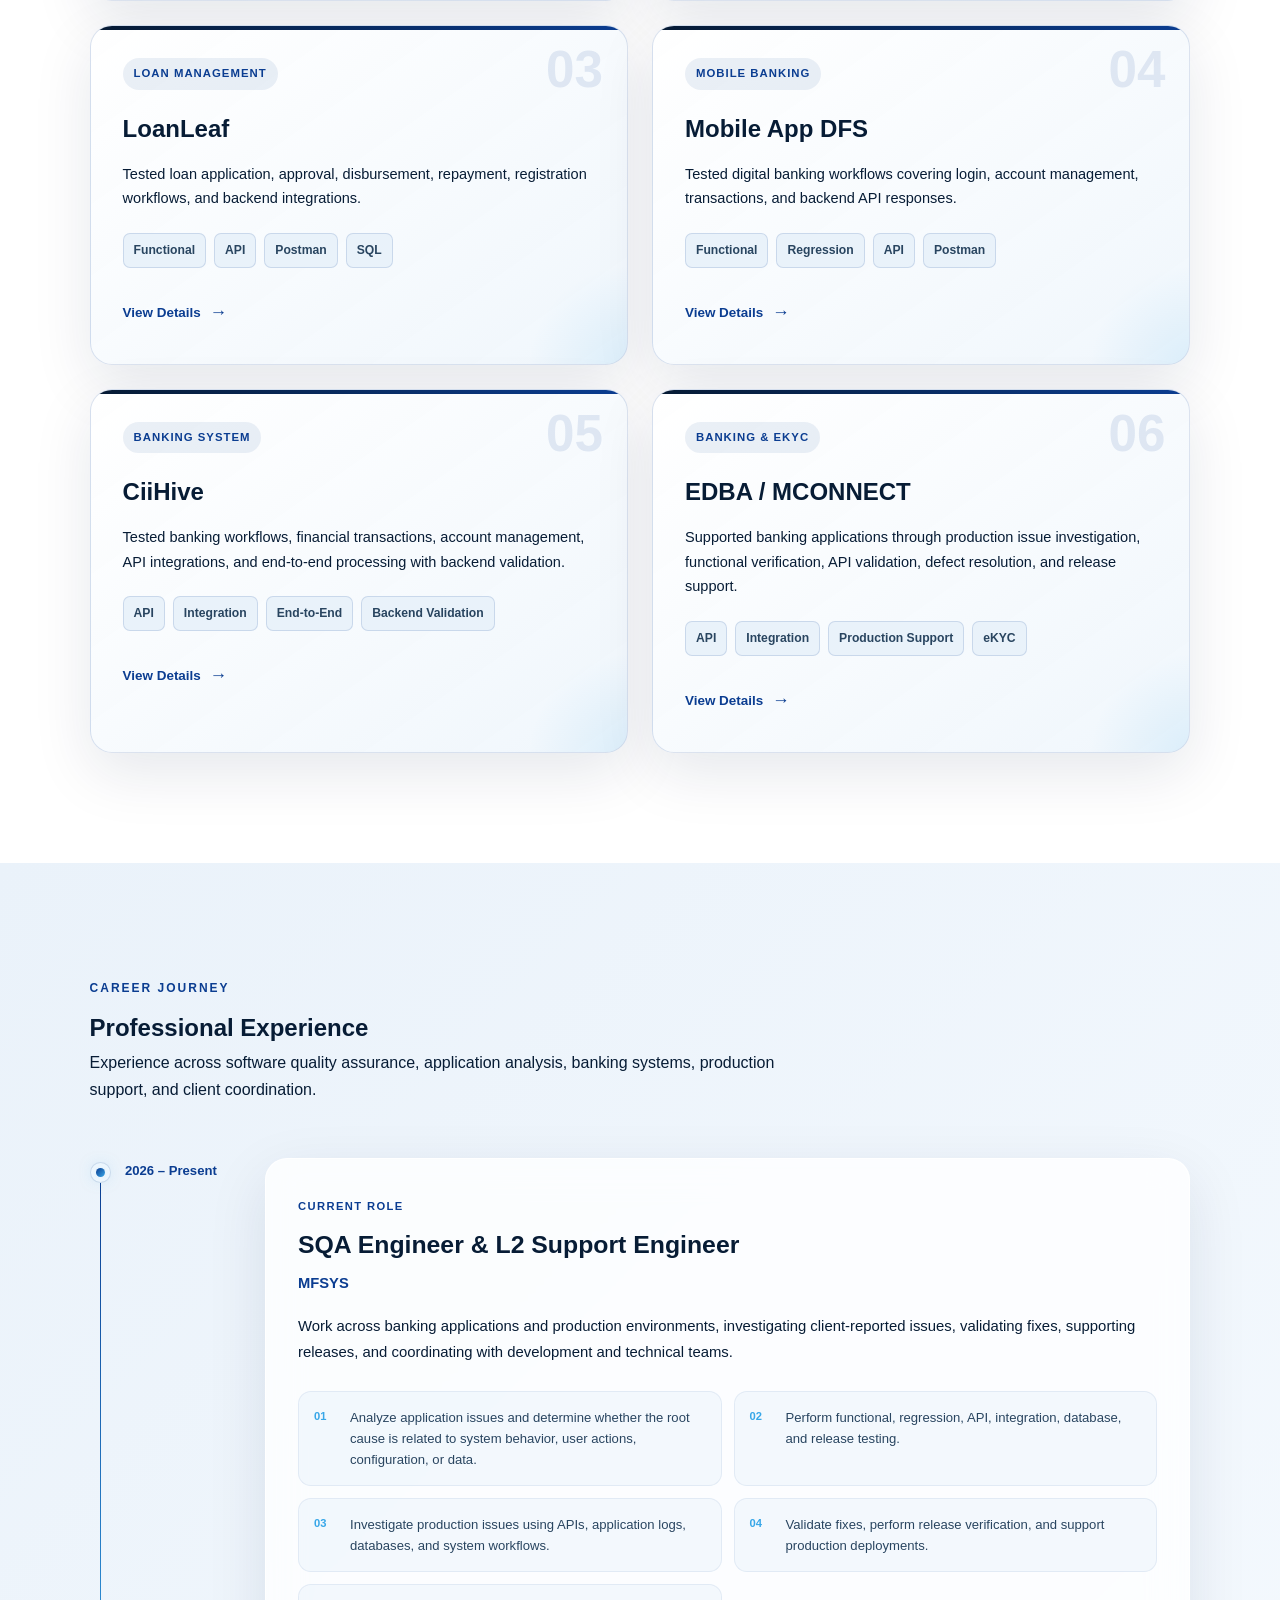
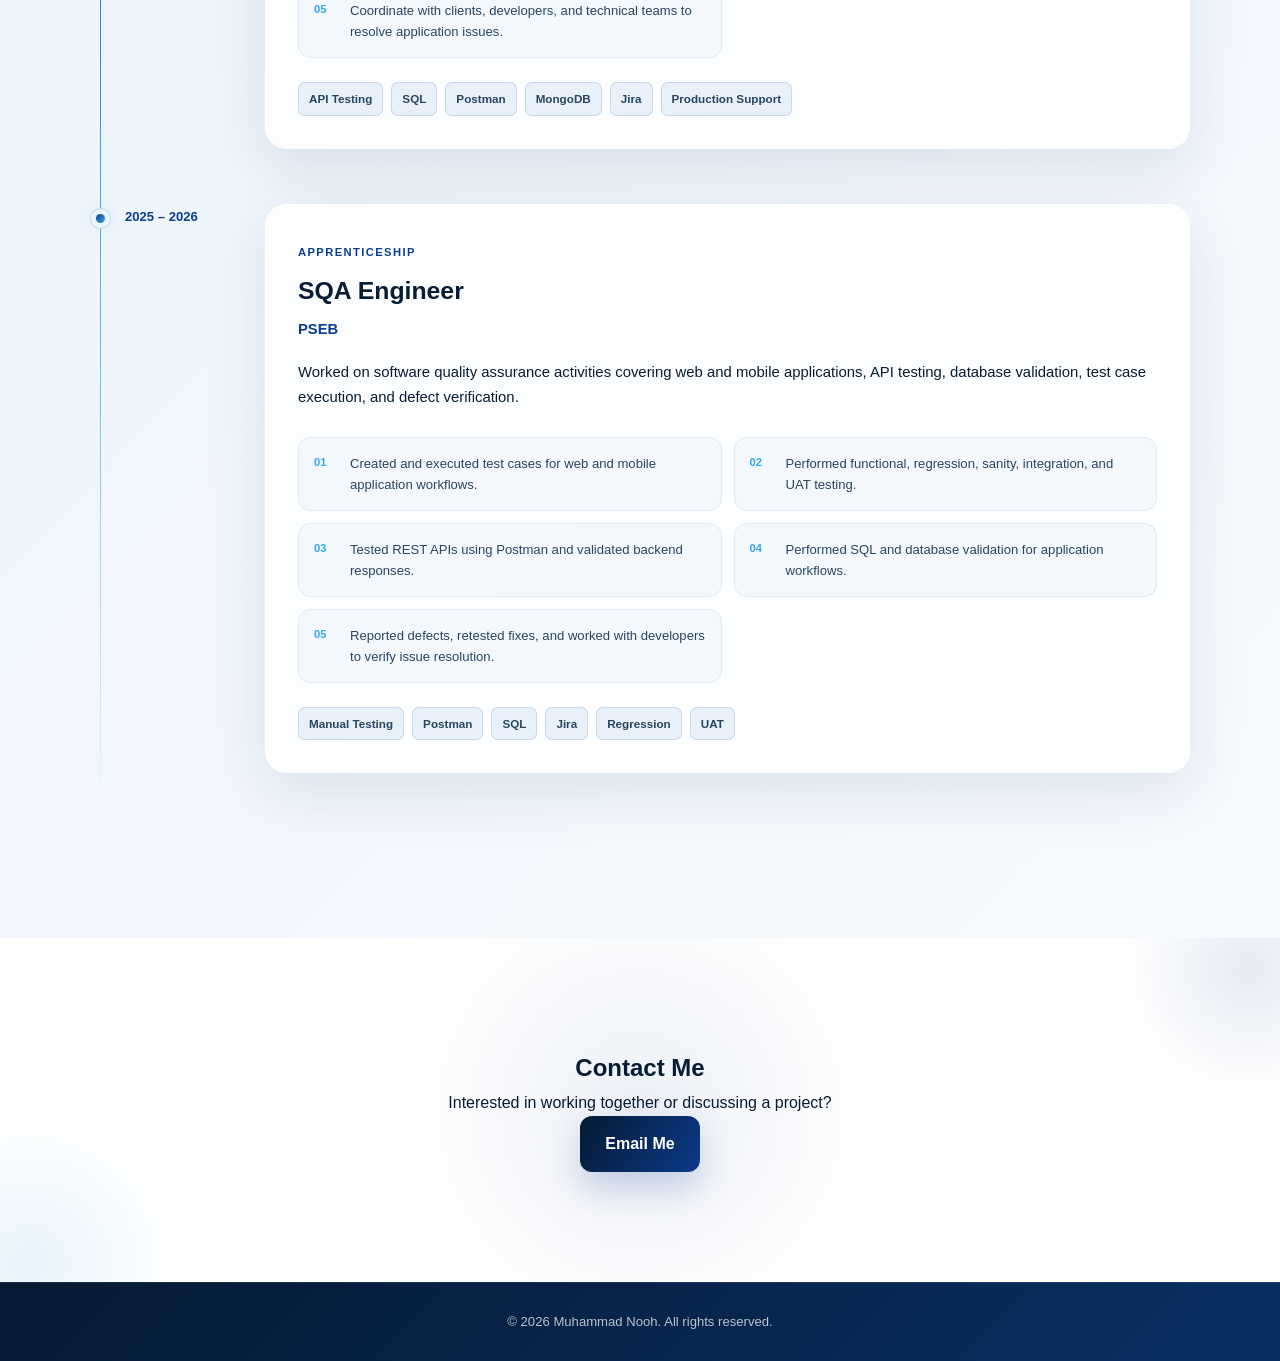
==== commit 0f452216: "L2-SUPPORT-ENGINEER" ====
--- a/index.html
+++ b/index.html
@@ -85,19 +85,20 @@
         <div class="hero-content">
 
             <p class="hero-role">
-                SQA Engineer
+                SQA Engineer | L2 Technical Support Engineer
             </p>
 
             <h1>Muhammad Nooh</h1>
 
             <h2>
-                SQA, Application Analysis & FinTech.
+                SQA, L2 Support, Application Analysis & FinTech.
             </h2>
 
             <p class="hero-description">
                 I work across software testing, API validation,
                 database verification, production issue investigation,
-                and application support for banking systems.
+                technical troubleshooting, and application support for
+                banking systems.
             </p>
 
             <div class="social-links">
@@ -235,7 +236,7 @@
 
                     <div class="profile-info">
                         <span>Current Role</span>
-                        <strong>SQA Engineer</strong>
+                        <strong>SQA Engineer & L2 Support</strong>
                     </div>
 
                     <div class="profile-info">
@@ -262,6 +263,7 @@
                     <span>Postman</span>
                     <span>MongoDB</span>
                     <span>Regression</span>
+                    <span>L2 Support</span>
                     <span>Production Support</span>
 
                 </div>
@@ -296,7 +298,8 @@
 
         <p class="section-description">
             Tools and technologies I use for software testing,
-            application analysis, API validation, and database testing.
+            application analysis, API validation, database testing,
+            and L2 technical support engineering.
         </p>
 
         <div class="skills-grid">
@@ -355,6 +358,24 @@
                 </ul>
             </div>
 
+
+            <div class="skill-card">
+                <h3>L2 Technical Support Engineering</h3>
+
+                <ul>
+                    <li>Incident investigation & RCA</li>
+                    <li>Application troubleshooting</li>
+                    <li>Production & UAT support</li>
+                    <li>SQL data validation & reconciliation</li>
+                    <li>MongoDB & SQLYog investigation</li>
+                    <li>REST API troubleshooting</li>
+                    <li>Log analysis & error diagnosis</li>
+                    <li>Escalation to L3/development</li>
+                    <li>Issue tracking via Jira</li>
+                    <li>Performance & latency analysis</li>
+                </ul>
+            </div>
+
         </div>
 
     </div>
@@ -850,7 +871,7 @@
                             </span>
 
                             <h3>
-                                SQA Engineer
+                                SQA Engineer & L2 Support Engineer
                             </h3>
 
                             <p class="company-name">
@@ -918,8 +939,8 @@
                             <span>05</span>
 
                             <p>
-                                Coordinate with clients, developers,
-                                QA teams, and technical teams to resolve
+                                Coordinate with clients, developers, 
+                                and technical teams to resolve
                                 application issues.
                             </p>
                         </div>
